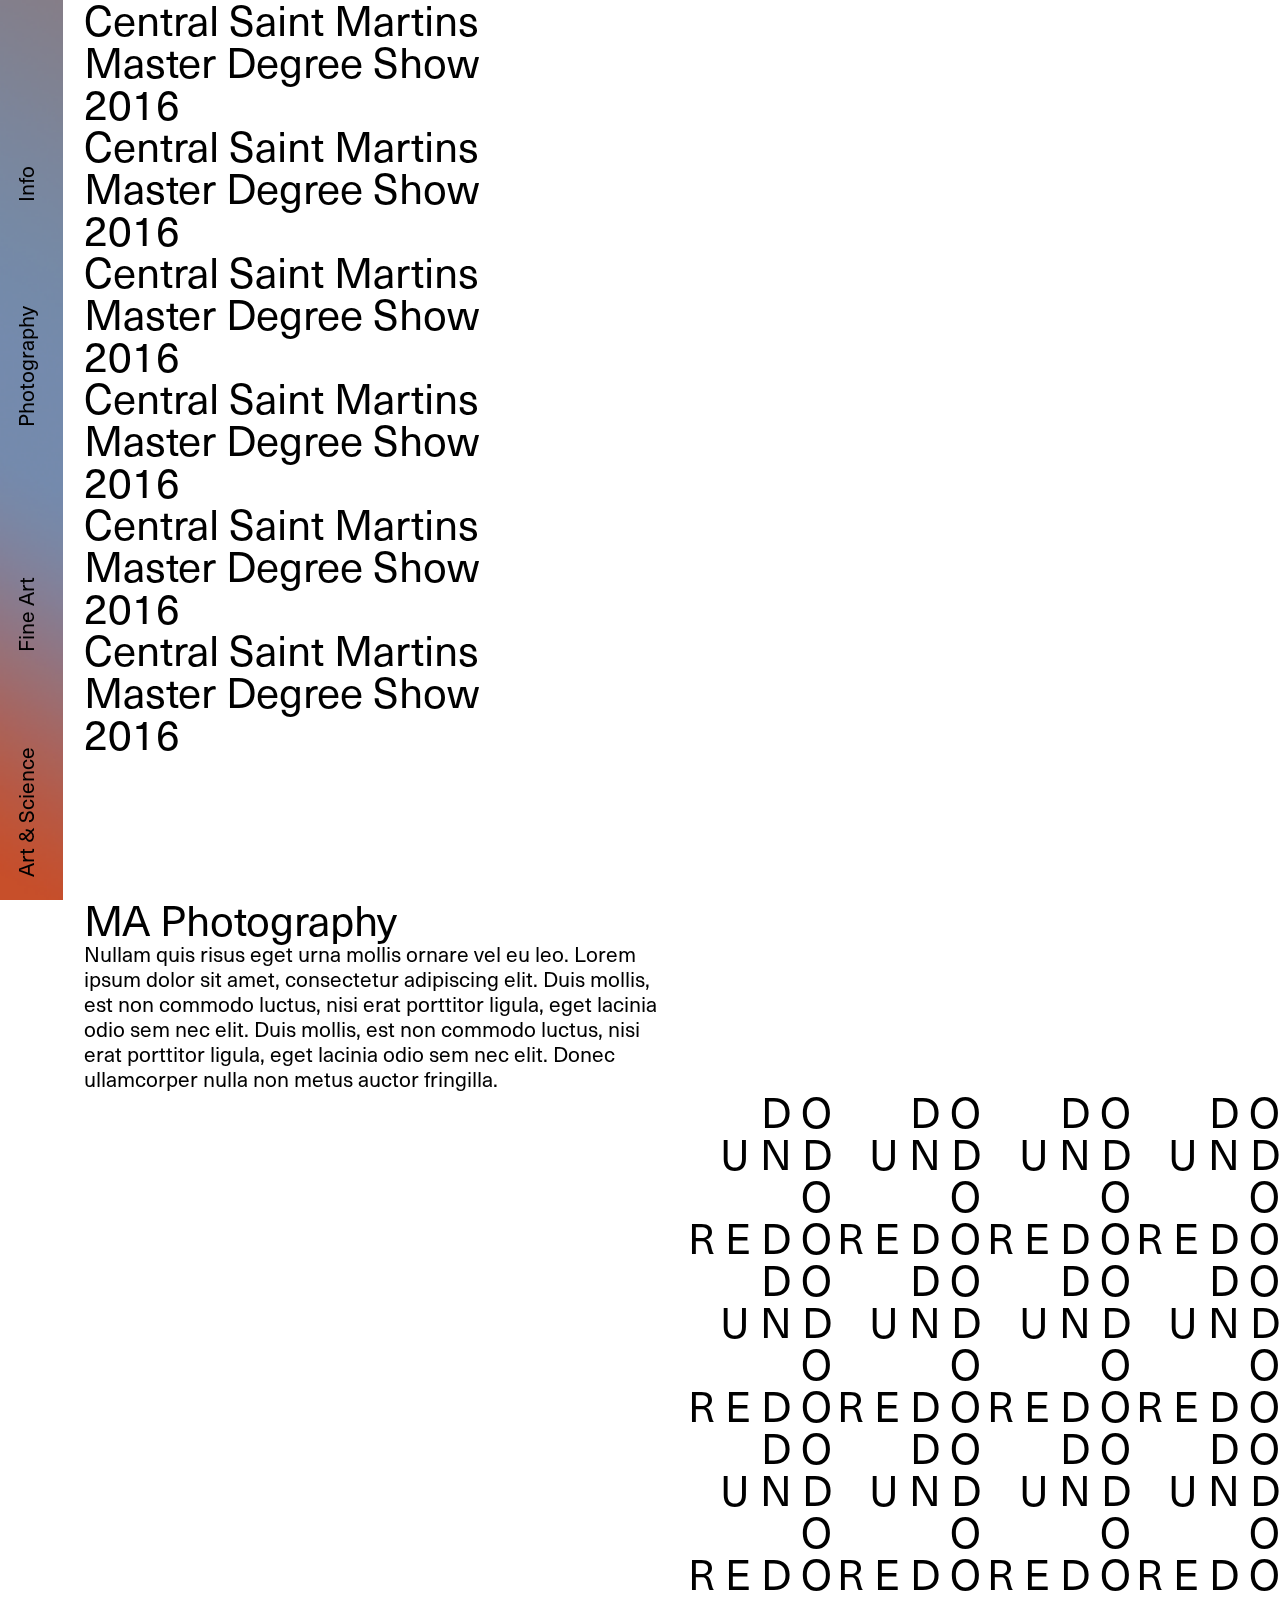
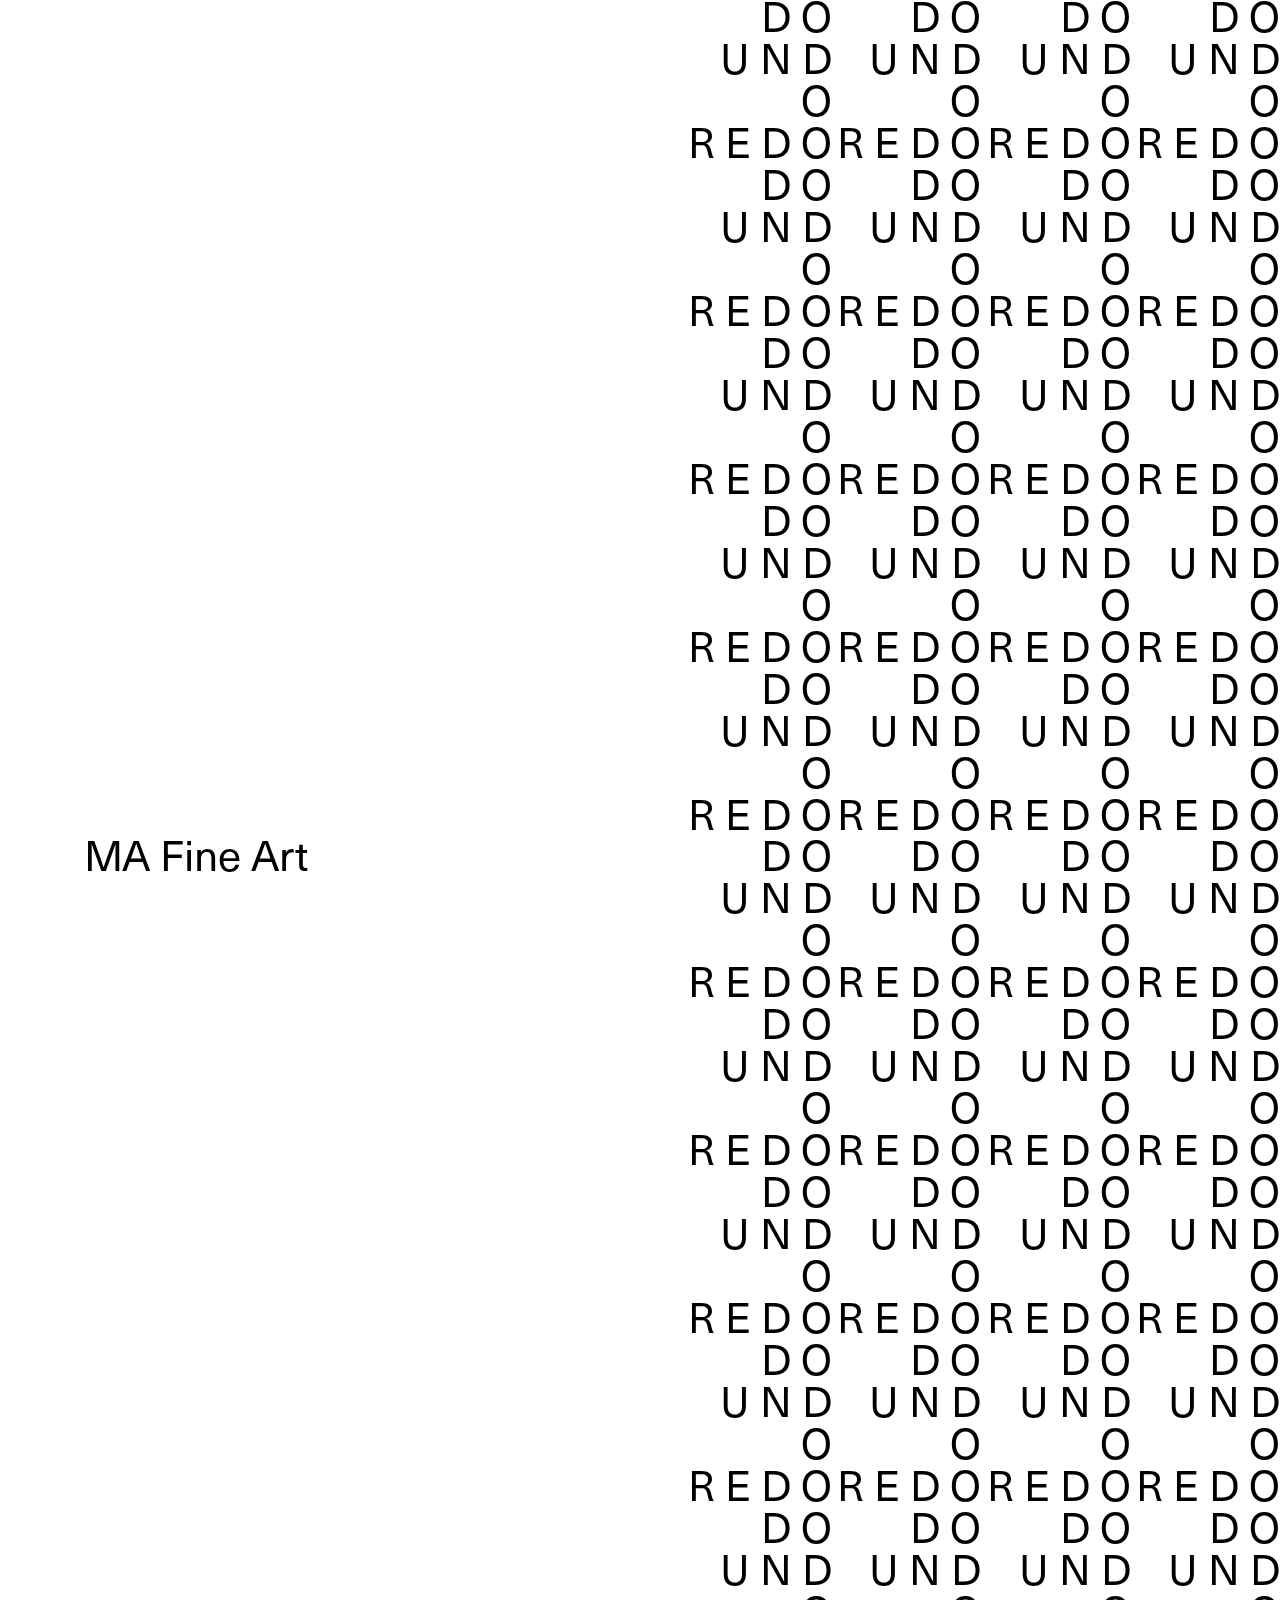
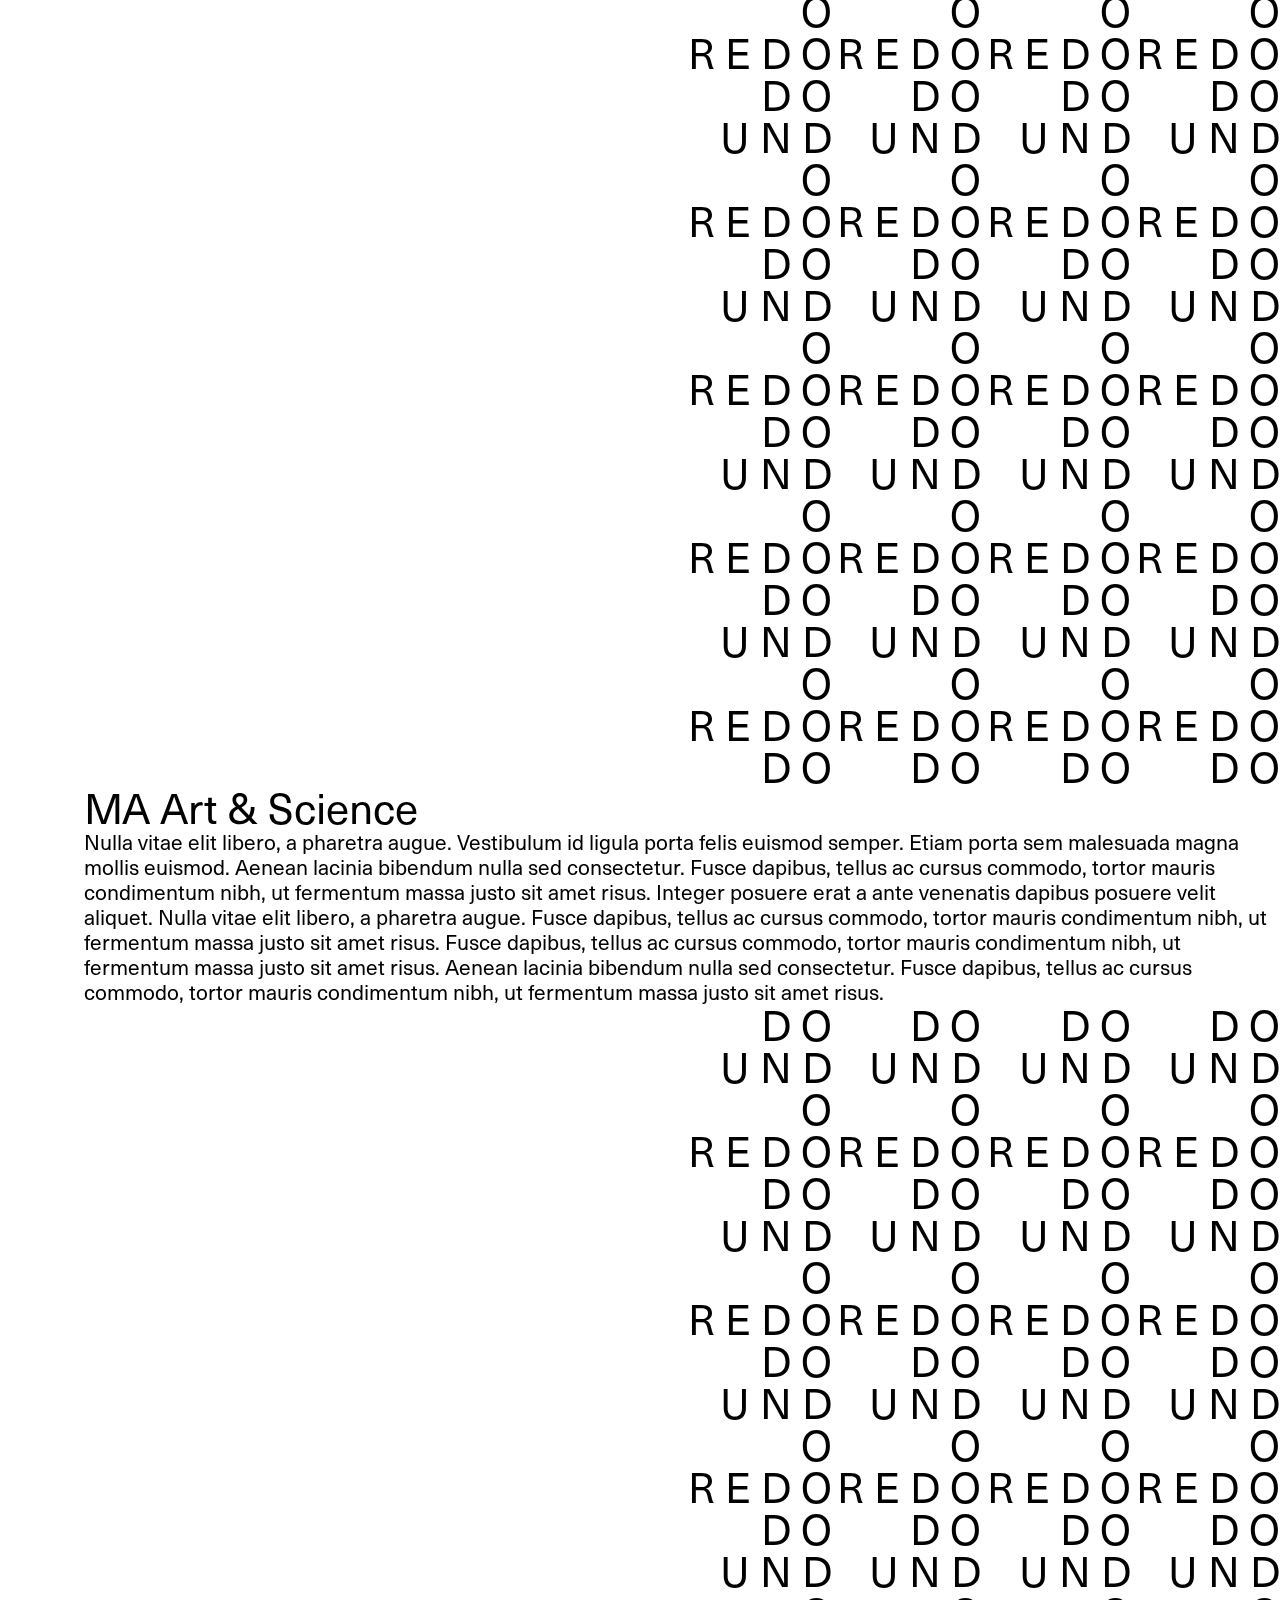
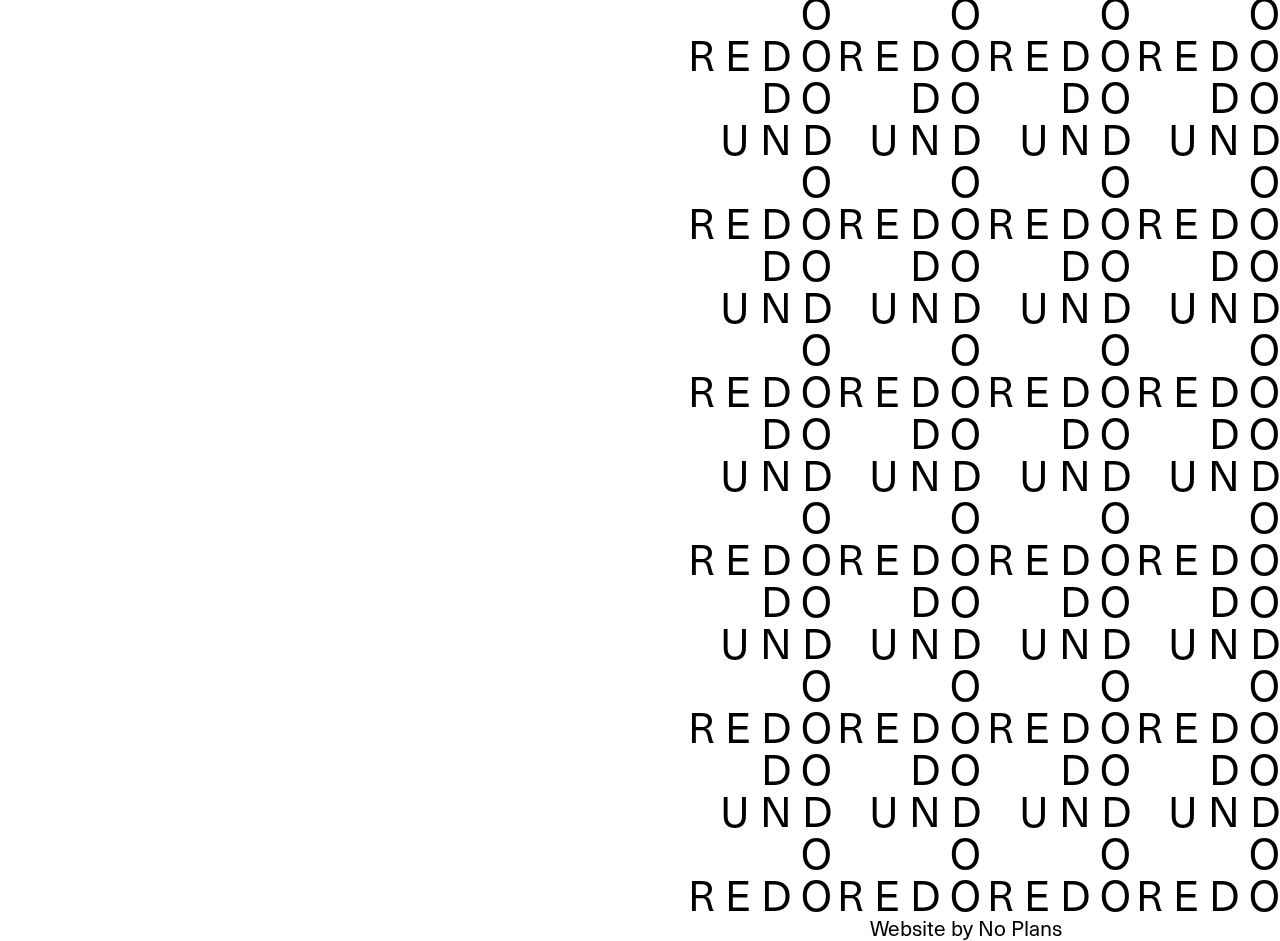
==== Dev-160404-white-2/index.html @ 04333288 "All those first prototypes" ====
<!DOCTYPE html>
<html lang="en">
<head>

  <meta http-equiv="Content-Type" content="text/html; charset=utf-8">

<!-- Main Information -->
  <title><!-- Page Title --></title>

  <meta name="description" content="<!-- add description -->">
  <meta name="keywords" content="<!-- add keywords -->">
  <meta name="author" content="No Plans">

<!-- Social Media -->
  <meta property="og:type" content="website" /> <!-- “website” is default, so only use this if other -->
  <meta property="og:url" content="<!-- add URL -->" />
  <meta property="og:title" content="<!-- add title -->" />
  <meta property="og:image" content="!-- add img URL -->" />
  <meta name="twitter:card" content="<!-- add description -->" />
  <meta name="twitter:site" content="<!-- add handle -->"/>
  <meta name="twitter:creator" content="<!-- add handle -->"/>


  <meta name="viewport" content="width=device-width, initial-scale=1, minimum-scale=1.0, maximum-scale=1.0, minimal-ui" />

<!-- Fav and touch icons -->
  <link rel="apple-touch-icon-precomposed" sizes="144x144" href="assets/ico/apple-touch-icon-144-precomposed.png">
  <link rel="apple-touch-icon-precomposed" sizes="114x114" href="assets/ico/apple-touch-icon-114-precomposed.png">
  <link rel="apple-touch-icon-precomposed" sizes="72x72" href="assets/ico/apple-touch-icon-72-precomposed.png">
  <link rel="apple-touch-icon-precomposed" href="assets/ico/apple-touch-icon-57-precomposed.png">
  <link rel="shortcut icon" href="assets/ico/favicon.png">

<!-- Style -->
  <meta name="viewport" content="width=device-width, initial-scale=1.0">
  <link rel="stylesheet" href="assets/css/framework.css" type="text/css">  
  <link rel="stylesheet" href="assets/css/animate.css" type="text/css">
  <link rel="stylesheet" href="assets/css/style.css" type="text/css">



<!-- Plugins -->
  <script src="assets/js/jquery-1.11.3.min.js"></script> <!-- find latest version on http://code.jquery.com/ -->
  <script src="assets/js/smoothscroll.js"></script>
  <script src="assets/js/scripts.js"></script>
  

    

    

</head>
<body>

  <nav class='main-menu'>
    <ul class='flex-container'>
      <li class='L-1-4'> 
        <a href="#art-and-science">Art & Science</a>
      </li>
      <li class='L-1-4'> 
        <a href="#fine-art">Fine Art</a>
      </li>
      <li class='L-1-4'> 
        <a href="#photography">Photography</a>
      </li>
      <li class='L-1-4'> 
        <a href="#main-info">Info</a>
      </li>
    </ul>
  </nav>

  <section id='main-info' class='main-info'>
    <h1 class=''>
      Central Saint Martins<br/>
      Master Degree Show<br/>
      2016
    </h1>
    <h1 class=''>
      Central Saint Martins<br/>
      Master Degree Show<br/>
      2016
    </h1>
    <h1 class=''>
      Central Saint Martins<br/>
      Master Degree Show<br/>
      2016
    </h1>
    <h1 class=''>
      Central Saint Martins<br/>
      Master Degree Show<br/>
      2016
    </h1>
    <h1 class=''>
      Central Saint Martins<br/>
      Master Degree Show<br/>
      2016
    </h1>
    <h1 class=''>
      Central Saint Martins<br/>
      Master Degree Show<br/>
      2016
    </h1>

  </section>

  <div class='main-content'>
    <div class='background'>
    </div>


    <section id='photography'>
      <h1 class='section-title L-1-1'>MA Photography</h1>
      <div class='intro L-1-2'>
        Nullam quis risus eget urna mollis ornare vel eu leo. Lorem ipsum dolor sit amet, consectetur adipiscing elit. Duis mollis, est non commodo luctus, nisi erat porttitor ligula, eget lacinia odio sem nec elit. Duis mollis, est non commodo luctus, nisi erat porttitor ligula, eget lacinia odio sem nec elit. Donec ullamcorper nulla non metus auctor fringilla.
      </div>

      <div class='float-container'>
        <ul class='students L-1-2'>
          <li class='row flex-left-container'>
            <div class='name L-1-2'>
              Commodo Purus
            </div>
              <div class='link L-1-2'>
                <a href='link.com'>lorem-dapibus.com</a>
              </div>
            <div class='image'>
                <picture>
                  <source 
                    media="(min-width: 650px)" 
                    srcset="content/images/0-L.jpg">
                  <source 
                    media="(max-width: 649px)" 
                    srcset="content/images/0-S.jpg">
                  <img 
                    src="content/images/0-L.jpg" 
                    alt="artist">
                </picture>
                <picture>
                  <source 
                    media="(min-width: 650px)" 
                    srcset="content/images/0-L.jpg">
                  <source 
                    media="(max-width: 649px)" 
                    srcset="content/images/0-S.jpg">
                  <img 
                    src="content/images/0-L.jpg" 
                    alt="artist">
                </picture>
              </div>
          </li>

          <li class='row flex-left-container'>
            <div class='name L-1-2'>
              Mattis Lorem
            </div>
            <div class='link L-1-2'>
              <a href='link.com'>mattis-lorem.com</a>
            </div>
            <div class='image'>
                <picture>
                  <source 
                    media="(min-width: 650px)" 
                    srcset="content/images/2-L.jpg">
                  <source 
                    media="(max-width: 649px)" 
                    srcset="content/images/2-S.jpg">
                  <img 
                    src="content/images/2-L.jpg" 
                    alt="artist">
                </picture>
                <picture>
                  <source 
                    media="(min-width: 650px)" 
                    srcset="content/images/2-L.jpg">
                  <source 
                    media="(max-width: 649px)" 
                    srcset="content/images/2-S.jpg">
                  <img 
                    src="content/images/2-L.jpg" 
                    alt="artist">
                </picture>
            </div>
          </li>
          
          <li class='row flex-left-container'>
            <div class='name L-1-2'>
              Etiam Ridiculus Amet
            </div>
            <div class='link L-1-2'>
              <a href='link.com'>www.etiam-met.com</a>
            </div>
            <div class='image'>
                <picture>
                  <source 
                    media="(min-width: 650px)" 
                    srcset="content/images/apples-L.jpg">
                  <source 
                    media="(max-width: 649px)" 
                    srcset="content/images/apples-S.jpg">
                  <img 
                    src="content/images/apples-L.jpg" 
                    alt="artist">
                </picture>
                <picture>
                  <source 
                    media="(min-width: 650px)" 
                    srcset="content/images/apples-L.jpg">
                  <source 
                    media="(max-width: 649px)" 
                    srcset="content/images/apples-S.jpg">
                  <img 
                    src="content/images/apples-L.jpg" 
                    alt="artist">
                </picture>
            </div>
          </li>

          <li class='row flex-left-container'>
            <div class='name L-1-2'>
              Ornare Quam
            </div>
            <div class='link L-1-2'>
              <a href='link.com'>ornarequam.com</a>
            </div>
            <div class='image'>
                <picture>
                  <source 
                    media="(min-width: 650px)" 
                    srcset="content/images/1-L.jpg">
                  <source 
                    media="(max-width: 649px)" 
                    srcset="content/images/1-S.jpg">
                  <img 
                    src="content/images/1-L.jpg" 
                    alt="artist">
                </picture>
                <picture>
                  <source 
                    media="(min-width: 650px)" 
                    srcset="content/images/1-L.jpg">
                  <source 
                    media="(max-width: 649px)" 
                    srcset="content/images/1-S.jpg">
                  <img 
                    src="content/images/1-L.jpg" 
                    alt="artist">
                </picture>
            </div>
          </li>

          <li class='row flex-left-container'>
            <div class='name L-1-2'>
              My Name
            </div>
            <div class='link L-1-2'>
              <a href='link.com'>ornarequam.com</a>
            </div>
            <div class='image'>
                <picture>
                  <source 
                    media="(min-width: 650px)" 
                    srcset="content/images/0-L.jpg">
                  <source 
                    media="(max-width: 649px)" 
                    srcset="content/images/0-S.jpg">
                  <img 
                    src="content/images/0-L.jpg" 
                    alt="artist">
                </picture>
                <picture>
                  <source 
                    media="(min-width: 650px)" 
                    srcset="content/images/0-L.jpg">
                  <source 
                    media="(max-width: 649px)" 
                    srcset="content/images/0-S.jpg">
                  <img 
                    src="content/images/0-L.jpg" 
                    alt="artist">
                </picture>
            </div>
          </li>

          <li class='row flex-left-container'>
            <div class='name L-1-2'>
              Dapibus Fusce
            </div>
            <div class='link L-1-2'>
              <a href='link.com'>dapibus-fusce.com</a>
            </div>
            <div class='image'>
                <picture>
                  <source 
                    media="(min-width: 650px)" 
                    srcset="content/images/0-L.jpg">
                  <source 
                    media="(max-width: 649px)" 
                    srcset="content/images/0-S.jpg">
                  <img 
                    src="content/images/0-L.jpg" 
                    alt="artist">
                </picture>
                <picture>
                  <source 
                    media="(min-width: 650px)" 
                    srcset="content/images/0-L.jpg">
                  <source 
                    media="(max-width: 649px)" 
                    srcset="content/images/0-S.jpg">
                  <img 
                    src="content/images/0-L.jpg" 
                    alt="artist">
                </picture>
              </div>
          </li>

          <li class='row flex-left-container'>
            <div class='name L-1-2'>
              Mattis Pellentesque
            </div>
            <div class='link L-1-2'>
              <a href='link.com'>mattispellentesque.com</a>
            </div>
            <div class='image'>
                <picture>
                  <source 
                    media="(min-width: 650px)" 
                    srcset="content/images/0-L.jpg">
                  <source 
                    media="(max-width: 649px)" 
                    srcset="content/images/0-S.jpg">
                  <img 
                    src="content/images/0-L.jpg" 
                    alt="artist">
                </picture>
                <picture>
                  <source 
                    media="(min-width: 650px)" 
                    srcset="content/images/0-L.jpg">
                  <source 
                    media="(max-width: 649px)" 
                    srcset="content/images/0-S.jpg">
                  <img 
                    src="content/images/0-L.jpg" 
                    alt="artist">
                </picture>
              </div>
          </li>

          <li class='row flex-left-container'>
            <div class='name L-1-2'>
              Inceptos Vehicula
            </div>
            <div class='link L-1-2'>
              <a href='link.com'>inceptos.vehicula@ornarequam.com</a>
            </div>
            <div class='image'>
                <picture>
                  <source 
                    media="(min-width: 650px)" 
                    srcset="content/images/0-L.jpg">
                  <source 
                    media="(max-width: 649px)" 
                    srcset="content/images/0-S.jpg">
                  <img 
                    src="content/images/0-L.jpg" 
                    alt="artist">
                </picture>
                <picture>
                  <source 
                    media="(min-width: 650px)" 
                    srcset="content/images/0-L.jpg">
                  <source 
                    media="(max-width: 649px)" 
                    srcset="content/images/0-S.jpg">
                  <img 
                    src="content/images/0-L.jpg" 
                    alt="artist">
                </picture>
              </div>
          </li>

          <li class='row flex-left-container'>
            <div class='name L-1-2'>
              Condimentum Vehicula
            </div>
            <div class='link L-1-2'>
              <a href='link.com'>condimentumvehicula.com</a>
            </div>
            <div class='image'>
                <picture>
                  <source 
                    media="(min-width: 650px)" 
                    srcset="content/images/0-L.jpg">
                  <source 
                    media="(max-width: 649px)" 
                    srcset="content/images/0-S.jpg">
                  <img 
                    src="content/images/0-L.jpg" 
                    alt="artist">
                </picture>
                <picture>
                  <source 
                    media="(min-width: 650px)" 
                    srcset="content/images/0-L.jpg">
                  <source 
                    media="(max-width: 649px)" 
                    srcset="content/images/0-S.jpg">
                  <img 
                    src="content/images/0-L.jpg" 
                    alt="artist">
                </picture>
              </div>
          </li>

          <li class='row flex-left-container'>
            <div class='name L-1-2'>
              Ullamcorper Aenean
            </div>
            <div class='link L-1-2'>
              <a href='link.com'>llamcorper-aenean.com</a>
            </div>
            <div class='image'>
                <picture>
                  <source 
                    media="(min-width: 650px)" 
                    srcset="content/images/0-L.jpg">
                  <source 
                    media="(max-width: 649px)" 
                    srcset="content/images/0-S.jpg">
                  <img 
                    src="content/images/0-L.jpg" 
                    alt="artist">
                </picture>
                <picture>
                  <source 
                    media="(min-width: 650px)" 
                    srcset="content/images/0-L.jpg">
                  <source 
                    media="(max-width: 649px)" 
                    srcset="content/images/0-S.jpg">
                  <img 
                    src="content/images/0-L.jpg" 
                    alt="artist">
                </picture>
              </div>
          </li>
          <li class='row flex-left-container'>
            <div class='name L-1-2'>
              Commodo Pharetra Ultricies
            </div>
            <div class='link L-1-2'>
              <a href='link.com'>commodo.com</a>
            </div>
            <div class='image'>
                <picture>
                  <source 
                    media="(min-width: 650px)" 
                    srcset="content/images/0-L.jpg">
                  <source 
                    media="(max-width: 649px)" 
                    srcset="content/images/0-S.jpg">
                  <img 
                    src="content/images/0-L.jpg" 
                    alt="artist">
                </picture>
                <picture>
                  <source 
                    media="(min-width: 650px)" 
                    srcset="content/images/0-L.jpg">
                  <source 
                    media="(max-width: 649px)" 
                    srcset="content/images/0-S.jpg">
                  <img 
                    src="content/images/0-L.jpg" 
                    alt="artist">
                </picture>
              </div>
          </li>
          <li class='row flex-left-container'>
            <div class='name L-1-2'>
              Ullamcorper Nibh
            </div>
            <div class='link L-1-2'>
              <a href='link.com'>ullamcorper-nibh.com</a>
            </div>
            <div class='image'>
                <picture>
                  <source 
                    media="(min-width: 650px)" 
                    srcset="content/images/0-L.jpg">
                  <source 
                    media="(max-width: 649px)" 
                    srcset="content/images/0-S.jpg">
                  <img 
                    src="content/images/0-L.jpg" 
                    alt="artist">
                </picture>
                <picture>
                  <source 
                    media="(min-width: 650px)" 
                    srcset="content/images/0-L.jpg">
                  <source 
                    media="(max-width: 649px)" 
                    srcset="content/images/0-S.jpg">
                  <img 
                    src="content/images/0-L.jpg" 
                    alt="artist">
                </picture>
              </div>
          </li>
          <li class='row flex-left-container'>
            <div class='name L-1-2'>
              Orna Requam
            </div>
            <div class='link L-1-2'>
              <a href='link.com'>ornarequam.com</a>
            </div>
            <div class='image'>
                <picture>
                  <source 
                    media="(min-width: 650px)" 
                    srcset="content/images/0-L.jpg">
                  <source 
                    media="(max-width: 649px)" 
                    srcset="content/images/0-S.jpg">
                  <img 
                    src="content/images/0-L.jpg" 
                    alt="artist">
                </picture>
                <picture>
                  <source 
                    media="(min-width: 650px)" 
                    srcset="content/images/0-L.jpg">
                  <source 
                    media="(max-width: 649px)" 
                    srcset="content/images/0-S.jpg">
                  <img 
                    src="content/images/0-L.jpg" 
                    alt="artist">
                </picture>
              </div>
          </li>
          <li class='row flex-left-container'>
            <div class='name L-1-2'>
              Dapibus Fusce
            </div>
            <div class='link L-1-2'>
              <a href='link.com'>dapibus-usce.com</a>
            </div>
            <div class='image'>
                <picture>
                  <source 
                    media="(min-width: 650px)" 
                    srcset="content/images/0-L.jpg">
                  <source 
                    media="(max-width: 649px)" 
                    srcset="content/images/0-S.jpg">
                  <img 
                    src="content/images/0-L.jpg" 
                    alt="artist">
                </picture>
                <picture>
                  <source 
                    media="(min-width: 650px)" 
                    srcset="content/images/0-L.jpg">
                  <source 
                    media="(max-width: 649px)" 
                    srcset="content/images/0-S.jpg">
                  <img 
                    src="content/images/0-L.jpg" 
                    alt="artist">
                </picture>
              </div>
          </li>
          <li class='row flex-left-container'>
            <div class='name L-1-2'>
              Aenean Mattis
            </div>
            <div class='link L-1-2'>
              <a href='link.com'>aenean-attis.com</a>
            </div>
            <div class='image'>
                <picture>
                  <source 
                    media="(min-width: 650px)" 
                    srcset="content/images/0-L.jpg">
                  <source 
                    media="(max-width: 649px)" 
                    srcset="content/images/0-S.jpg">
                  <img 
                    src="content/images/0-L.jpg" 
                    alt="artist">
                </picture>
                <picture>
                  <source 
                    media="(min-width: 650px)" 
                    srcset="content/images/0-L.jpg">
                  <source 
                    media="(max-width: 649px)" 
                    srcset="content/images/0-S.jpg">
                  <img 
                    src="content/images/0-L.jpg" 
                    alt="artist">
                </picture>
              </div>
          </li>
          <li class='row flex-left-container'>
            <div class='name L-1-2'>
              Ligula Semligula Sem
            </div>
            <div class='link L-1-2'>
              <a href='link.com'>ligulasemligulasem.com</a>
            </div>
            <div class='image'>
                <picture>
                  <source 
                    media="(min-width: 650px)" 
                    srcset="content/images/0-L.jpg">
                  <source 
                    media="(max-width: 649px)" 
                    srcset="content/images/0-S.jpg">
                  <img 
                    src="content/images/0-L.jpg" 
                    alt="artist">
                </picture>
                <picture>
                  <source 
                    media="(min-width: 650px)" 
                    srcset="content/images/0-L.jpg">
                  <source 
                    media="(max-width: 649px)" 
                    srcset="content/images/0-S.jpg">
                  <img 
                    src="content/images/0-L.jpg" 
                    alt="artist">
                </picture>
              </div>
          </li>
          <li class='row flex-left-container'>
            <div class='name L-1-2'>
              My Name
            </div>
            <div class='link L-1-2'>
              <a href='link.com'>ligulasemligulasem.com</a>
            </div>
            <div class='image'>
                <picture>
                  <source 
                    media="(min-width: 650px)" 
                    srcset="content/images/0-L.jpg">
                  <source 
                    media="(max-width: 649px)" 
                    srcset="content/images/0-S.jpg">
                  <img 
                    src="content/images/0-L.jpg" 
                    alt="artist">
                </picture>
                <picture>
                  <source 
                    media="(min-width: 650px)" 
                    srcset="content/images/0-L.jpg">
                  <source 
                    media="(max-width: 649px)" 
                    srcset="content/images/0-S.jpg">
                  <img 
                    src="content/images/0-L.jpg" 
                    alt="artist">
                </picture>
              </div>
          </li>
          <li class='row flex-left-container'>
            <div class='name L-1-2'>
              My Name
            </div>
            <div class='link L-1-2'>
              <a href='link.com'>ligulasemligulasem.com</a>
            </div>
            <div class='image'>
                <picture>
                  <source 
                    media="(min-width: 650px)" 
                    srcset="content/images/0-L.jpg">
                  <source 
                    media="(max-width: 649px)" 
                    srcset="content/images/0-S.jpg">
                  <img 
                    src="content/images/0-L.jpg" 
                    alt="artist">
                </picture>
                <picture>
                  <source 
                    media="(min-width: 650px)" 
                    srcset="content/images/0-L.jpg">
                  <source 
                    media="(max-width: 649px)" 
                    srcset="content/images/0-S.jpg">
                  <img 
                    src="content/images/0-L.jpg" 
                    alt="artist">
                </picture>
              </div>
          </li>
          <li class='row flex-left-container'>
            <div class='name L-1-2'>
              Lorem Dapibus
            </div>
            <div class='link L-1-2'>
              <a href='link.com'>lorem-dapibus.com</a>
            </div>
            <div class='image'>
                <picture>
                  <source 
                    media="(min-width: 650px)" 
                    srcset="content/images/0-L.jpg">
                  <source 
                    media="(max-width: 649px)" 
                    srcset="content/images/0-S.jpg">
                  <img 
                    src="content/images/0-L.jpg" 
                    alt="artist">
                </picture>
                <picture>
                  <source 
                    media="(min-width: 650px)" 
                    srcset="content/images/0-L.jpg">
                  <source 
                    media="(max-width: 649px)" 
                    srcset="content/images/0-S.jpg">
                  <img 
                    src="content/images/0-L.jpg" 
                    alt="artist">
                </picture>
              </div>
          </li>
          <li class='row flex-left-container'>
            <div class='name L-1-2'>
              Vulputate Fringilla
            </div>
            <div class='link L-1-2'>
              <a href='link.com'>vulputatefringilla.com</a>
            </div>
            <div class='image'>
                <picture>
                  <source 
                    media="(min-width: 650px)" 
                    srcset="content/images/0-L.jpg">
                  <source 
                    media="(max-width: 649px)" 
                    srcset="content/images/0-S.jpg">
                  <img 
                    src="content/images/0-L.jpg" 
                    alt="artist">
                </picture>
                <picture>
                  <source 
                    media="(min-width: 650px)" 
                    srcset="content/images/0-L.jpg">
                  <source 
                    media="(max-width: 649px)" 
                    srcset="content/images/0-S.jpg">
                  <img 
                    src="content/images/0-L.jpg" 
                    alt="artist">
                </picture>
              </div>
          </li>
          <li class='row flex-left-container'>
            <div class='name L-1-2'>
              Sollicitudin Mollis
            </div>
            <div class='link L-1-2'>
              <a href='link.com'>sollicitudin-mollis.com</a>
            </div>
            <div class='image'>
                <picture>
                  <source 
                    media="(min-width: 650px)" 
                    srcset="content/images/0-L.jpg">
                  <source 
                    media="(max-width: 649px)" 
                    srcset="content/images/0-S.jpg">
                  <img 
                    src="content/images/0-L.jpg" 
                    alt="artist">
                </picture>
                <picture>
                  <source 
                    media="(min-width: 650px)" 
                    srcset="content/images/0-L.jpg">
                  <source 
                    media="(max-width: 649px)" 
                    srcset="content/images/0-S.jpg">
                  <img 
                    src="content/images/0-L.jpg" 
                    alt="artist">
                </picture>
              </div>
          </li>
          <li class='row flex-left-container'>
            <div class='name L-1-2'>
              Inceptos Elit
            </div>
            <div class='link L-1-2'>
              <a href='link.com'>inceptoselit.com</a>
            </div>
            <div class='image'>
                <picture>
                  <source 
                    media="(min-width: 650px)" 
                    srcset="content/images/0-L.jpg">
                  <source 
                    media="(max-width: 649px)" 
                    srcset="content/images/0-S.jpg">
                  <img 
                    src="content/images/0-L.jpg" 
                    alt="artist">
                </picture>
                <picture>
                  <source 
                    media="(min-width: 650px)" 
                    srcset="content/images/0-L.jpg">
                  <source 
                    media="(max-width: 649px)" 
                    srcset="content/images/0-S.jpg">
                  <img 
                    src="content/images/0-L.jpg" 
                    alt="artist">
                </picture>
              </div>
          </li>

        

        </ul>

        <div class='pattern flex-left-container L-1-2'>
            <div class='unit-row L-1-4'><span class='hide'>R E </span>D O<br/><span class='swap'>U N</span> D O<br/><span class='swap'>R E</span> D O</div>
            <div class='unit-row L-1-4'><span class='hide'>R E </span>D O<br/><span class='swap'>U N</span> D O<br/><span class='swap'>R E</span> D O</div>
            <div class='unit-row L-1-4'><span class='hide'>R E </span>D O<br/><span class='swap'>U N</span> D O<br/><span class='swap'>R E</span> D O</div>
            <div class='unit-row L-1-4'><span class='hide'>R E </span>D O<br/><span class='swap'>U N</span> D O<br/><span class='swap'>R E</span> D O</div>
            <div class='unit-row L-1-4'><span class='hide'>R E </span>D O<br/><span class='swap'>U N</span> D O<br/><span class='swap'>R E</span> D O</div>
            <div class='unit-row L-1-4'><span class='hide'>R E </span>D O<br/><span class='swap'>U N</span> D O<br/><span class='swap'>R E</span> D O</div>
            <div class='unit-row L-1-4'><span class='hide'>R E </span>D O<br/><span class='swap'>U N</span> D O<br/><span class='swap'>R E</span> D O</div>
            <div class='unit-row L-1-4'><span class='hide'>R E </span>D O<br/><span class='swap'>U N</span> D O<br/><span class='swap'>R E</span> D O</div>
            <div class='unit-row L-1-4'><span class='hide'>R E </span>D O<br/><span class='swap'>U N</span> D O<br/><span class='swap'>R E</span> D O</div>
            <div class='unit-row L-1-4'><span class='hide'>R E </span>D O<br/><span class='swap'>U N</span> D O<br/><span class='swap'>R E</span> D O</div>
            <div class='unit-row L-1-4'><span class='hide'>R E </span>D O<br/><span class='swap'>U N</span> D O<br/><span class='swap'>R E</span> D O</div>
            <div class='unit-row L-1-4'><span class='hide'>R E </span>D O<br/><span class='swap'>U N</span> D O<br/><span class='swap'>R E</span> D O</div>
            <div class='unit-row L-1-4'><span class='hide'>R E </span>D O<br/><span class='swap'>U N</span> D O<br/><span class='swap'>R E</span> D O</div>
            <div class='unit-row L-1-4'><span class='hide'>R E </span>D O<br/><span class='swap'>U N</span> D O<br/><span class='swap'>R E</span> D O</div>
            <div class='unit-row L-1-4'><span class='hide'>R E </span>D O<br/><span class='swap'>U N</span> D O<br/><span class='swap'>R E</span> D O</div>
            <div class='unit-row L-1-4'><span class='hide'>R E </span>D O<br/><span class='swap'>U N</span> D O<br/><span class='swap'>R E</span> D O</div>
            <div class='unit-row L-1-4'><span class='hide'>R E </span>D O<br/><span class='swap'>U N</span> D O<br/><span class='swap'>R E</span> D O</div>
            <div class='unit-row L-1-4'><span class='hide'>R E </span>D O<br/><span class='swap'>U N</span> D O<br/><span class='swap'>R E</span> D O</div>
            <div class='unit-row L-1-4'><span class='hide'>R E </span>D O<br/><span class='swap'>U N</span> D O<br/><span class='swap'>R E</span> D O</div>
            <div class='unit-row L-1-4'><span class='hide'>R E </span>D O<br/><span class='swap'>U N</span> D O<br/><span class='swap'>R E</span> D O</div>
            <div class='unit-row L-1-4'><span class='hide'>R E </span>D O<br/><span class='swap'>U N</span> D O<br/><span class='swap'>R E</span> D O</div>
            <div class='unit-row L-1-4'><span class='hide'>R E </span>D O<br/><span class='swap'>U N</span> D O<br/><span class='swap'>R E</span> D O</div>
            <div class='unit-row L-1-4'><span class='hide'>R E </span>D O<br/><span class='swap'>U N</span> D O<br/><span class='swap'>R E</span> D O</div>
            <div class='unit-row L-1-4'><span class='hide'>R E </span>D O<br/><span class='swap'>U N</span> D O<br/><span class='swap'>R E</span> D O</div>
            <div class='unit-row L-1-4'><span class='hide'>R E </span>D O<br/><span class='swap'>U N</span> D O<br/><span class='swap'>R E</span> D O</div>
            <div class='unit-row L-1-4'><span class='hide'>R E </span>D O<br/><span class='swap'>U N</span> D O<br/><span class='swap'>R E</span> D O</div>
            <div class='unit-row L-1-4'><span class='hide'>R E </span>D O<br/><span class='swap'>U N</span> D O<br/><span class='swap'>R E</span> D O</div>
            <div class='unit-row L-1-4'><span class='hide'>R E </span>D O<br/><span class='swap'>U N</span> D O<br/><span class='swap'>R E</span> D O</div>
            <div class='unit-row L-1-4'><span class='hide'>R E </span>D O<br/><span class='swap'>U N</span> D O<br/><span class='swap'>R E</span> D O</div>
            <div class='unit-row L-1-4'><span class='hide'>R E </span>D O<br/><span class='swap'>U N</span> D O<br/><span class='swap'>R E</span> D O</div>
            <div class='unit-row L-1-4'><span class='hide'>R E </span>D O<br/><span class='swap'>U N</span> D O<br/><span class='swap'>R E</span> D O</div>
            <div class='unit-row L-1-4'><span class='hide'>R E </span>D O<br/><span class='swap'>U N</span> D O<br/><span class='swap'>R E</span> D O</div>
            <div class='unit-row L-1-4'><span class='hide'>R E </span>D O<br/><span class='swap'>U N</span> D O<br/><span class='swap'>R E</span> D O</div>
            <div class='unit-row L-1-4'><span class='hide'>R E </span>D O<br/><span class='swap'>U N</span> D O<br/><span class='swap'>R E</span> D O</div>
            <div class='unit-row L-1-4'><span class='hide'>R E </span>D O<br/><span class='swap'>U N</span> D O<br/><span class='swap'>R E</span> D O</div>
            <div class='unit-row L-1-4'><span class='hide'>R E </span>D O<br/><span class='swap'>U N</span> D O<br/><span class='swap'>R E</span> D O</div>
            <div class='unit-row L-1-4'><span class='hide'>R E </span>D O<br/><span class='swap'>U N</span> D O<br/><span class='swap'>R E</span> D O</div>
            <div class='unit-row L-1-4'><span class='hide'>R E </span>D O<br/><span class='swap'>U N</span> D O<br/><span class='swap'>R E</span> D O</div>
            <div class='unit-row L-1-4'><span class='hide'>R E </span>D O<br/><span class='swap'>U N</span> D O<br/><span class='swap'>R E</span> D O</div>
            <div class='unit-row L-1-4'><span class='hide'>R E </span>D O<br/><span class='swap'>U N</span> D O<br/><span class='swap'>R E</span> D O</div>
            <div class='unit-row L-1-4'><span class='hide'>R E </span>D O<br/><span class='swap'>U N</span> D O<br/><span class='swap'>R E</span> D O</div>
            <div class='unit-row L-1-4'><span class='hide'>R E </span>D O<br/><span class='swap'>U N</span> D O<br/><span class='swap'>R E</span> D O</div>
            <div class='unit-row L-1-4'><span class='hide'>R E </span>D O<br/><span class='swap'>U N</span> D O<br/><span class='swap'>R E</span> D O</div>
            <div class='unit-row L-1-4'><span class='hide'>R E </span>D O<br/><span class='swap'>U N</span> D O<br/><span class='swap'>R E</span> D O</div>
            <div class='unit-row L-1-4'><span class='hide'>R E </span>D O<br/><span class='swap'>U N</span> D O<br/><span class='swap'>R E</span> D O</div>
        </div>
      </div>
    </section>

<!-- ---------------------------------------------------------------------------------------- -->

    <section id='fine-art' class='float-container'>
      <h1 class='section-title L-1-1'>MA Fine Art</h1>

      <ul class='students L-1-2'>
        <li class='row flex-left-container'>
          <div class='name L-1-4'>
            My Name
          </div>
          <div class='link L-1-4'>
            linkto.mywebsite.com
          </div>
          <div class='image'>
              <picture>
                <source 
                  media="(min-width: 650px)" 
                  srcset="content/images/0-L.jpg">
                <source 
                  media="(max-width: 649px)" 
                  srcset="content/images/0-S.jpg">
                <img 
                  src="content/images/0-L.jpg" 
                  alt="artist">
              </picture>
              <picture>
                <source 
                  media="(min-width: 650px)" 
                  srcset="content/images/0-L.jpg">
                <source 
                  media="(max-width: 649px)" 
                  srcset="content/images/0-S.jpg">
                <img 
                  src="content/images/0-L.jpg" 
                  alt="artist">
              </picture>
            </div>
        </li>

        <li class='row flex-left-container'>
          <div class='name L-1-4'>
            My Name
          </div>
          <div class='link L-1-4'>
            linkto.mywebsite.com
          </div>
          <div class='image'>
              <picture>
                <source 
                  media="(min-width: 650px)" 
                  srcset="content/images/0-L.jpg">
                <source 
                  media="(max-width: 649px)" 
                  srcset="content/images/0-S.jpg">
                <img 
                  src="content/images/0-L.jpg" 
                  alt="artist">
              </picture>
              <picture>
                <source 
                  media="(min-width: 650px)" 
                  srcset="content/images/0-L.jpg">
                <source 
                  media="(max-width: 649px)" 
                  srcset="content/images/0-S.jpg">
                <img 
                  src="content/images/0-L.jpg" 
                  alt="artist">
              </picture>
          </div>
        </li>
        
        <li class='row flex-left-container'>
          <div class='name L-1-4'>
            My Name
          </div>
          <div class='link L-1-4'>
            linkto.mywebsite.com
          </div>
          <div class='image'>
              <picture>
                <source 
                  media="(min-width: 650px)" 
                  srcset="content/images/0-L.jpg">
                <source 
                  media="(max-width: 649px)" 
                  srcset="content/images/0-S.jpg">
                <img 
                  src="content/images/0-L.jpg" 
                  alt="artist">
              </picture>
              <picture>
                <source 
                  media="(min-width: 650px)" 
                  srcset="content/images/0-L.jpg">
                <source 
                  media="(max-width: 649px)" 
                  srcset="content/images/0-S.jpg">
                <img 
                  src="content/images/0-L.jpg" 
                  alt="artist">
              </picture>
          </div>
        </li>

        <li class='row flex-left-container'>
          <div class='name L-1-4'>
            My Name
          </div>
          <div class='link L-1-4'>
            linkto.mywebsite.com
          </div>
          <div class='image'>
              <picture>
                <source 
                  media="(min-width: 650px)" 
                  srcset="content/images/0-L.jpg">
                <source 
                  media="(max-width: 649px)" 
                  srcset="content/images/0-S.jpg">
                <img 
                  src="content/images/0-L.jpg" 
                  alt="artist">
              </picture>
              <picture>
                <source 
                  media="(min-width: 650px)" 
                  srcset="content/images/0-L.jpg">
                <source 
                  media="(max-width: 649px)" 
                  srcset="content/images/0-S.jpg">
                <img 
                  src="content/images/0-L.jpg" 
                  alt="artist">
              </picture>
          </div>
        </li>

        <li class='row flex-left-container'>
          <div class='name L-1-4'>
            My Name
          </div>
          <div class='link L-1-4'>
            linkto.mywebsite.com
          </div>
          <div class='image'>
              <picture>
                <source 
                  media="(min-width: 650px)" 
                  srcset="content/images/0-L.jpg">
                <source 
                  media="(max-width: 649px)" 
                  srcset="content/images/0-S.jpg">
                <img 
                  src="content/images/0-L.jpg" 
                  alt="artist">
              </picture>
              <picture>
                <source 
                  media="(min-width: 650px)" 
                  srcset="content/images/0-L.jpg">
                <source 
                  media="(max-width: 649px)" 
                  srcset="content/images/0-S.jpg">
                <img 
                  src="content/images/0-L.jpg" 
                  alt="artist">
              </picture>
          </div>
        </li>

        <li class='row flex-left-container'>
          <div class='name L-1-4'>
            My Name
          </div>
          <div class='link L-1-4'>
            linkto.mywebsite.com
          </div>
          <div class='image'>
              <picture>
                <source 
                  media="(min-width: 650px)" 
                  srcset="content/images/0-L.jpg">
                <source 
                  media="(max-width: 649px)" 
                  srcset="content/images/0-S.jpg">
                <img 
                  src="content/images/0-L.jpg" 
                  alt="artist">
              </picture>
              <picture>
                <source 
                  media="(min-width: 650px)" 
                  srcset="content/images/0-L.jpg">
                <source 
                  media="(max-width: 649px)" 
                  srcset="content/images/0-S.jpg">
                <img 
                  src="content/images/0-L.jpg" 
                  alt="artist">
              </picture>
            </div>
        </li>

        <li class='row flex-left-container'>
          <div class='name L-1-4'>
            My Name
          </div>
          <div class='link L-1-4'>
            linkto.mywebsite.com
          </div>
          <div class='image'>
              <picture>
                <source 
                  media="(min-width: 650px)" 
                  srcset="content/images/0-L.jpg">
                <source 
                  media="(max-width: 649px)" 
                  srcset="content/images/0-S.jpg">
                <img 
                  src="content/images/0-L.jpg" 
                  alt="artist">
              </picture>
              <picture>
                <source 
                  media="(min-width: 650px)" 
                  srcset="content/images/0-L.jpg">
                <source 
                  media="(max-width: 649px)" 
                  srcset="content/images/0-S.jpg">
                <img 
                  src="content/images/0-L.jpg" 
                  alt="artist">
              </picture>
            </div>
        </li>

        <li class='row flex-left-container'>
          <div class='name L-1-4'>
            My Name
          </div>
          <div class='link L-1-4'>
            linkto.mywebsite.com
          </div>
          <div class='image'>
              <picture>
                <source 
                  media="(min-width: 650px)" 
                  srcset="content/images/0-L.jpg">
                <source 
                  media="(max-width: 649px)" 
                  srcset="content/images/0-S.jpg">
                <img 
                  src="content/images/0-L.jpg" 
                  alt="artist">
              </picture>
              <picture>
                <source 
                  media="(min-width: 650px)" 
                  srcset="content/images/0-L.jpg">
                <source 
                  media="(max-width: 649px)" 
                  srcset="content/images/0-S.jpg">
                <img 
                  src="content/images/0-L.jpg" 
                  alt="artist">
              </picture>
            </div>
        </li>

        <li class='row flex-left-container'>
          <div class='name L-1-4'>
            My Name
          </div>
          <div class='link L-1-4'>
            linkto.mywebsite.com
          </div>
          <div class='image'>
              <picture>
                <source 
                  media="(min-width: 650px)" 
                  srcset="content/images/0-L.jpg">
                <source 
                  media="(max-width: 649px)" 
                  srcset="content/images/0-S.jpg">
                <img 
                  src="content/images/0-L.jpg" 
                  alt="artist">
              </picture>
              <picture>
                <source 
                  media="(min-width: 650px)" 
                  srcset="content/images/0-L.jpg">
                <source 
                  media="(max-width: 649px)" 
                  srcset="content/images/0-S.jpg">
                <img 
                  src="content/images/0-L.jpg" 
                  alt="artist">
              </picture>
            </div>
        </li>

        <li class='row flex-left-container'>
          <div class='name L-1-4'>
            My Name
          </div>
          <div class='link L-1-4'>
            linkto.mywebsite.com
          </div>
          <div class='image'>
              <picture>
                <source 
                  media="(min-width: 650px)" 
                  srcset="content/images/0-L.jpg">
                <source 
                  media="(max-width: 649px)" 
                  srcset="content/images/0-S.jpg">
                <img 
                  src="content/images/0-L.jpg" 
                  alt="artist">
              </picture>
              <picture>
                <source 
                  media="(min-width: 650px)" 
                  srcset="content/images/0-L.jpg">
                <source 
                  media="(max-width: 649px)" 
                  srcset="content/images/0-S.jpg">
                <img 
                  src="content/images/0-L.jpg" 
                  alt="artist">
              </picture>
            </div>
        </li>

        <li class='row flex-left-container'>
          <div class='name L-1-4'>
            My Name
          </div>
          <div class='link L-1-4'>
            linkto.mywebsite.com
          </div>
          <div class='image'>
              <picture>
                <source 
                  media="(min-width: 650px)" 
                  srcset="content/images/0-L.jpg">
                <source 
                  media="(max-width: 649px)" 
                  srcset="content/images/0-S.jpg">
                <img 
                  src="content/images/0-L.jpg" 
                  alt="artist">
              </picture>
              <picture>
                <source 
                  media="(min-width: 650px)" 
                  srcset="content/images/0-L.jpg">
                <source 
                  media="(max-width: 649px)" 
                  srcset="content/images/0-S.jpg">
                <img 
                  src="content/images/0-L.jpg" 
                  alt="artist">
              </picture>
            </div>
        </li>

        <li class='row flex-left-container'>
          <div class='name L-1-4'>
            My Name
          </div>
          <div class='link L-1-4'>
            linkto.mywebsite.com
          </div>
          <div class='image'>
              <picture>
                <source 
                  media="(min-width: 650px)" 
                  srcset="content/images/0-L.jpg">
                <source 
                  media="(max-width: 649px)" 
                  srcset="content/images/0-S.jpg">
                <img 
                  src="content/images/0-L.jpg" 
                  alt="artist">
              </picture>
              <picture>
                <source 
                  media="(min-width: 650px)" 
                  srcset="content/images/0-L.jpg">
                <source 
                  media="(max-width: 649px)" 
                  srcset="content/images/0-S.jpg">
                <img 
                  src="content/images/0-L.jpg" 
                  alt="artist">
              </picture>
            </div>
        </li>

        <li class='row flex-left-container'>
          <div class='name L-1-4'>
            My Name
          </div>
          <div class='link L-1-4'>
            linkto.mywebsite.com
          </div>
          <div class='image'>
              <picture>
                <source 
                  media="(min-width: 650px)" 
                  srcset="content/images/0-L.jpg">
                <source 
                  media="(max-width: 649px)" 
                  srcset="content/images/0-S.jpg">
                <img 
                  src="content/images/0-L.jpg" 
                  alt="artist">
              </picture>
              <picture>
                <source 
                  media="(min-width: 650px)" 
                  srcset="content/images/0-L.jpg">
                <source 
                  media="(max-width: 649px)" 
                  srcset="content/images/0-S.jpg">
                <img 
                  src="content/images/0-L.jpg" 
                  alt="artist">
              </picture>
            </div>
        </li>

        <li class='row flex-left-container'>
          <div class='name L-1-4'>
            My Name
          </div>
          <div class='link L-1-4'>
            linkto.mywebsite.com
          </div>
          <div class='image'>
              <picture>
                <source 
                  media="(min-width: 650px)" 
                  srcset="content/images/0-L.jpg">
                <source 
                  media="(max-width: 649px)" 
                  srcset="content/images/0-S.jpg">
                <img 
                  src="content/images/0-L.jpg" 
                  alt="artist">
              </picture>
              <picture>
                <source 
                  media="(min-width: 650px)" 
                  srcset="content/images/0-L.jpg">
                <source 
                  media="(max-width: 649px)" 
                  srcset="content/images/0-S.jpg">
                <img 
                  src="content/images/0-L.jpg" 
                  alt="artist">
              </picture>
            </div>
        </li>

        <li class='row flex-left-container'>
          <div class='name L-1-4'>
            My Name
          </div>
          <div class='link L-1-4'>
            linkto.mywebsite.com
          </div>
          <div class='image'>
              <picture>
                <source 
                  media="(min-width: 650px)" 
                  srcset="content/images/0-L.jpg">
                <source 
                  media="(max-width: 649px)" 
                  srcset="content/images/0-S.jpg">
                <img 
                  src="content/images/0-L.jpg" 
                  alt="artist">
              </picture>
              <picture>
                <source 
                  media="(min-width: 650px)" 
                  srcset="content/images/0-L.jpg">
                <source 
                  media="(max-width: 649px)" 
                  srcset="content/images/0-S.jpg">
                <img 
                  src="content/images/0-L.jpg" 
                  alt="artist">
              </picture>
            </div>
        </li>

        <li class='row flex-left-container'>
          <div class='name L-1-4'>
            My Name
          </div>
          <div class='link L-1-4'>
            linkto.mywebsite.com
          </div>
          <div class='image'>
              <picture>
                <source 
                  media="(min-width: 650px)" 
                  srcset="content/images/0-L.jpg">
                <source 
                  media="(max-width: 649px)" 
                  srcset="content/images/0-S.jpg">
                <img 
                  src="content/images/0-L.jpg" 
                  alt="artist">
              </picture>
              <picture>
                <source 
                  media="(min-width: 650px)" 
                  srcset="content/images/0-L.jpg">
                <source 
                  media="(max-width: 649px)" 
                  srcset="content/images/0-S.jpg">
                <img 
                  src="content/images/0-L.jpg" 
                  alt="artist">
              </picture>
            </div>
        </li>

        <li class='row flex-left-container'>
          <div class='name L-1-4'>
            My Name
          </div>
          <div class='link L-1-4'>
            linkto.mywebsite.com
          </div>
          <div class='image'>
              <picture>
                <source 
                  media="(min-width: 650px)" 
                  srcset="content/images/0-L.jpg">
                <source 
                  media="(max-width: 649px)" 
                  srcset="content/images/0-S.jpg">
                <img 
                  src="content/images/0-L.jpg" 
                  alt="artist">
              </picture>
              <picture>
                <source 
                  media="(min-width: 650px)" 
                  srcset="content/images/0-L.jpg">
                <source 
                  media="(max-width: 649px)" 
                  srcset="content/images/0-S.jpg">
                <img 
                  src="content/images/0-L.jpg" 
                  alt="artist">
              </picture>
            </div>
        </li>

        <li class='row flex-left-container'>
          <div class='name L-1-4'>
            My Name
          </div>
          <div class='link L-1-4'>
            linkto.mywebsite.com
          </div>
          <div class='image'>
              <picture>
                <source 
                  media="(min-width: 650px)" 
                  srcset="content/images/0-L.jpg">
                <source 
                  media="(max-width: 649px)" 
                  srcset="content/images/0-S.jpg">
                <img 
                  src="content/images/0-L.jpg" 
                  alt="artist">
              </picture>
              <picture>
                <source 
                  media="(min-width: 650px)" 
                  srcset="content/images/0-L.jpg">
                <source 
                  media="(max-width: 649px)" 
                  srcset="content/images/0-S.jpg">
                <img 
                  src="content/images/0-L.jpg" 
                  alt="artist">
              </picture>
            </div>
        </li>

        <li class='row flex-left-container'>
          <div class='name L-1-4'>
            My Name
          </div>
          <div class='link L-1-4'>
            linkto.mywebsite.com
          </div>
          <div class='image'>
              <picture>
                <source 
                  media="(min-width: 650px)" 
                  srcset="content/images/0-L.jpg">
                <source 
                  media="(max-width: 649px)" 
                  srcset="content/images/0-S.jpg">
                <img 
                  src="content/images/0-L.jpg" 
                  alt="artist">
              </picture>
              <picture>
                <source 
                  media="(min-width: 650px)" 
                  srcset="content/images/0-L.jpg">
                <source 
                  media="(max-width: 649px)" 
                  srcset="content/images/0-S.jpg">
                <img 
                  src="content/images/0-L.jpg" 
                  alt="artist">
              </picture>
            </div>
        </li>

        <li class='row flex-left-container'>
          <div class='name L-1-4'>
            My Name
          </div>
          <div class='link L-1-4'>
            linkto.mywebsite.com
          </div>
          <div class='image'>
              <picture>
                <source 
                  media="(min-width: 650px)" 
                  srcset="content/images/0-L.jpg">
                <source 
                  media="(max-width: 649px)" 
                  srcset="content/images/0-S.jpg">
                <img 
                  src="content/images/0-L.jpg" 
                  alt="artist">
              </picture>
              <picture>
                <source 
                  media="(min-width: 650px)" 
                  srcset="content/images/0-L.jpg">
                <source 
                  media="(max-width: 649px)" 
                  srcset="content/images/0-S.jpg">
                <img 
                  src="content/images/0-L.jpg" 
                  alt="artist">
              </picture>
            </div>
        </li>

        <li class='row flex-left-container'>
          <div class='name L-1-4'>
            My Name
          </div>
          <div class='link L-1-4'>
            linkto.mywebsite.com
          </div>
          <div class='image'>
              <picture>
                <source 
                  media="(min-width: 650px)" 
                  srcset="content/images/0-L.jpg">
                <source 
                  media="(max-width: 649px)" 
                  srcset="content/images/0-S.jpg">
                <img 
                  src="content/images/0-L.jpg" 
                  alt="artist">
              </picture>
              <picture>
                <source 
                  media="(min-width: 650px)" 
                  srcset="content/images/0-L.jpg">
                <source 
                  media="(max-width: 649px)" 
                  srcset="content/images/0-S.jpg">
                <img 
                  src="content/images/0-L.jpg" 
                  alt="artist">
              </picture>
            </div>
        </li>

        <li class='row flex-left-container'>
          <div class='name L-1-4'>
            My Name
          </div>
          <div class='link L-1-4'>
            linkto.mywebsite.com
          </div>
          <div class='image'>
              <picture>
                <source 
                  media="(min-width: 650px)" 
                  srcset="content/images/0-L.jpg">
                <source 
                  media="(max-width: 649px)" 
                  srcset="content/images/0-S.jpg">
                <img 
                  src="content/images/0-L.jpg" 
                  alt="artist">
              </picture>
              <picture>
                <source 
                  media="(min-width: 650px)" 
                  srcset="content/images/0-L.jpg">
                <source 
                  media="(max-width: 649px)" 
                  srcset="content/images/0-S.jpg">
                <img 
                  src="content/images/0-L.jpg" 
                  alt="artist">
              </picture>
            </div>
        </li>

        <li class='row flex-left-container'>
          <div class='name L-1-4'>
            My Name
          </div>
          <div class='link L-1-4'>
            linkto.mywebsite.com
          </div>
          <div class='image'>
              <picture>
                <source 
                  media="(min-width: 650px)" 
                  srcset="content/images/0-L.jpg">
                <source 
                  media="(max-width: 649px)" 
                  srcset="content/images/0-S.jpg">
                <img 
                  src="content/images/0-L.jpg" 
                  alt="artist">
              </picture>
              <picture>
                <source 
                  media="(min-width: 650px)" 
                  srcset="content/images/0-L.jpg">
                <source 
                  media="(max-width: 649px)" 
                  srcset="content/images/0-S.jpg">
                <img 
                  src="content/images/0-L.jpg" 
                  alt="artist">
              </picture>
            </div>
        </li>

        <li class='row flex-left-container'>
          <div class='name L-1-4'>
            My Name
          </div>
          <div class='link L-1-4'>
            linkto.mywebsite.com
          </div>
          <div class='image'>
              <picture>
                <source 
                  media="(min-width: 650px)" 
                  srcset="content/images/0-L.jpg">
                <source 
                  media="(max-width: 649px)" 
                  srcset="content/images/0-S.jpg">
                <img 
                  src="content/images/0-L.jpg" 
                  alt="artist">
              </picture>
              <picture>
                <source 
                  media="(min-width: 650px)" 
                  srcset="content/images/0-L.jpg">
                <source 
                  media="(max-width: 649px)" 
                  srcset="content/images/0-S.jpg">
                <img 
                  src="content/images/0-L.jpg" 
                  alt="artist">
              </picture>
            </div>
        </li>

        <li class='row flex-left-container'>
          <div class='name L-1-4'>
            My Name
          </div>
          <div class='link L-1-4'>
            linkto.mywebsite.com
          </div>
          <div class='image'>
              <picture>
                <source 
                  media="(min-width: 650px)" 
                  srcset="content/images/0-L.jpg">
                <source 
                  media="(max-width: 649px)" 
                  srcset="content/images/0-S.jpg">
                <img 
                  src="content/images/0-L.jpg" 
                  alt="artist">
              </picture>
              <picture>
                <source 
                  media="(min-width: 650px)" 
                  srcset="content/images/0-L.jpg">
                <source 
                  media="(max-width: 649px)" 
                  srcset="content/images/0-S.jpg">
                <img 
                  src="content/images/0-L.jpg" 
                  alt="artist">
              </picture>
            </div>
        </li>

        <li class='row flex-left-container'>
          <div class='name L-1-4'>
            My Name
          </div>
          <div class='link L-1-4'>
            linkto.mywebsite.com
          </div>
          <div class='image'>
              <picture>
                <source 
                  media="(min-width: 650px)" 
                  srcset="content/images/0-L.jpg">
                <source 
                  media="(max-width: 649px)" 
                  srcset="content/images/0-S.jpg">
                <img 
                  src="content/images/0-L.jpg" 
                  alt="artist">
              </picture>
              <picture>
                <source 
                  media="(min-width: 650px)" 
                  srcset="content/images/0-L.jpg">
                <source 
                  media="(max-width: 649px)" 
                  srcset="content/images/0-S.jpg">
                <img 
                  src="content/images/0-L.jpg" 
                  alt="artist">
              </picture>
            </div>
        </li>

      </ul>

      <div class='pattern flex-left-container L-1-2'>
          <div class='unit-row L-1-4'><span class='hide'>R E </span>D O<br/><span class='swap'>U N</span> D O<br/><span class='swap'>R E</span> D O</div>
          <div class='unit-row L-1-4'><span class='hide'>R E </span>D O<br/><span class='swap'>U N</span> D O<br/><span class='swap'>R E</span> D O</div>
          <div class='unit-row L-1-4'><span class='hide'>R E </span>D O<br/><span class='swap'>U N</span> D O<br/><span class='swap'>R E</span> D O</div>
          <div class='unit-row L-1-4'><span class='hide'>R E </span>D O<br/><span class='swap'>U N</span> D O<br/><span class='swap'>R E</span> D O</div>
          <div class='unit-row L-1-4'><span class='hide'>R E </span>D O<br/><span class='swap'>U N</span> D O<br/><span class='swap'>R E</span> D O</div>
          <div class='unit-row L-1-4'><span class='hide'>R E </span>D O<br/><span class='swap'>U N</span> D O<br/><span class='swap'>R E</span> D O</div>
          <div class='unit-row L-1-4'><span class='hide'>R E </span>D O<br/><span class='swap'>U N</span> D O<br/><span class='swap'>R E</span> D O</div>
          <div class='unit-row L-1-4'><span class='hide'>R E </span>D O<br/><span class='swap'>U N</span> D O<br/><span class='swap'>R E</span> D O</div>
          <div class='unit-row L-1-4'><span class='hide'>R E </span>D O<br/><span class='swap'>U N</span> D O<br/><span class='swap'>R E</span> D O</div>
          <div class='unit-row L-1-4'><span class='hide'>R E </span>D O<br/><span class='swap'>U N</span> D O<br/><span class='swap'>R E</span> D O</div>
          <div class='unit-row L-1-4'><span class='hide'>R E </span>D O<br/><span class='swap'>U N</span> D O<br/><span class='swap'>R E</span> D O</div>
          <div class='unit-row L-1-4'><span class='hide'>R E </span>D O<br/><span class='swap'>U N</span> D O<br/><span class='swap'>R E</span> D O</div>
          <div class='unit-row L-1-4'><span class='hide'>R E </span>D O<br/><span class='swap'>U N</span> D O<br/><span class='swap'>R E</span> D O</div>
          <div class='unit-row L-1-4'><span class='hide'>R E </span>D O<br/><span class='swap'>U N</span> D O<br/><span class='swap'>R E</span> D O</div>
          <div class='unit-row L-1-4'><span class='hide'>R E </span>D O<br/><span class='swap'>U N</span> D O<br/><span class='swap'>R E</span> D O</div>
          <div class='unit-row L-1-4'><span class='hide'>R E </span>D O<br/><span class='swap'>U N</span> D O<br/><span class='swap'>R E</span> D O</div>
          <div class='unit-row L-1-4'><span class='hide'>R E </span>D O<br/><span class='swap'>U N</span> D O<br/><span class='swap'>R E</span> D O</div>
          <div class='unit-row L-1-4'><span class='hide'>R E </span>D O<br/><span class='swap'>U N</span> D O<br/><span class='swap'>R E</span> D O</div>
          <div class='unit-row L-1-4'><span class='hide'>R E </span>D O<br/><span class='swap'>U N</span> D O<br/><span class='swap'>R E</span> D O</div>
          <div class='unit-row L-1-4'><span class='hide'>R E </span>D O<br/><span class='swap'>U N</span> D O<br/><span class='swap'>R E</span> D O</div>
          <div class='unit-row L-1-4'><span class='hide'>R E </span>D O<br/><span class='swap'>U N</span> D O<br/><span class='swap'>R E</span> D O</div>
          <div class='unit-row L-1-4'><span class='hide'>R E </span>D O<br/><span class='swap'>U N</span> D O<br/><span class='swap'>R E</span> D O</div>
          <div class='unit-row L-1-4'><span class='hide'>R E </span>D O<br/><span class='swap'>U N</span> D O<br/><span class='swap'>R E</span> D O</div>
          <div class='unit-row L-1-4'><span class='hide'>R E </span>D O<br/><span class='swap'>U N</span> D O<br/><span class='swap'>R E</span> D O</div>
          <div class='unit-row L-1-4'><span class='hide'>R E </span>D O<br/><span class='swap'>U N</span> D O<br/><span class='swap'>R E</span> D O</div>
          <div class='unit-row L-1-4'><span class='hide'>R E </span>D O<br/><span class='swap'>U N</span> D O<br/><span class='swap'>R E</span> D O</div>
          <div class='unit-row L-1-4'><span class='hide'>R E </span>D O<br/><span class='swap'>U N</span> D O<br/><span class='swap'>R E</span> D O</div>
          <div class='unit-row L-1-4'><span class='hide'>R E </span>D O<br/><span class='swap'>U N</span> D O<br/><span class='swap'>R E</span> D O</div>
          <div class='unit-row L-1-4'><span class='hide'>R E </span>D O<br/><span class='swap'>U N</span> D O<br/><span class='swap'>R E</span> D O</div>
          <div class='unit-row L-1-4'><span class='hide'>R E </span>D O<br/><span class='swap'>U N</span> D O<br/><span class='swap'>R E</span> D O</div>
          <div class='unit-row L-1-4'><span class='hide'>R E </span>D O<br/><span class='swap'>U N</span> D O<br/><span class='swap'>R E</span> D O</div>
          <div class='unit-row L-1-4'><span class='hide'>R E </span>D O<br/><span class='swap'>U N</span> D O<br/><span class='swap'>R E</span> D O</div>
          <div class='unit-row L-1-4'><span class='hide'>R E </span>D O<br/><span class='swap'>U N</span> D O<br/><span class='swap'>R E</span> D O</div>
          <div class='unit-row L-1-4'><span class='hide'>R E </span>D O<br/><span class='swap'>U N</span> D O<br/><span class='swap'>R E</span> D O</div>
          <div class='unit-row L-1-4'><span class='hide'>R E </span>D O<br/><span class='swap'>U N</span> D O<br/><span class='swap'>R E</span> D O</div>
          <div class='unit-row L-1-4'><span class='hide'>R E </span>D O<br/><span class='swap'>U N</span> D O<br/><span class='swap'>R E</span> D O</div>
          <div class='unit-row L-1-4'><span class='hide'>R E </span>D O<br/><span class='swap'>U N</span> D O<br/><span class='swap'>R E</span> D O</div>
          <div class='unit-row L-1-4'><span class='hide'>R E </span>D O<br/><span class='swap'>U N</span> D O<br/><span class='swap'>R E</span> D O</div>
          <div class='unit-row L-1-4'><span class='hide'>R E </span>D O<br/><span class='swap'>U N</span> D O<br/><span class='swap'>R E</span> D O</div>
          <div class='unit-row L-1-4'><span class='hide'>R E </span>D O<br/><span class='swap'>U N</span> D O<br/><span class='swap'>R E</span> D O</div>
          <div class='unit-row L-1-4'><span class='hide'>R E </span>D O<br/><span class='swap'>U N</span> D O<br/><span class='swap'>R E</span> D O</div>
          <div class='unit-row L-1-4'><span class='hide'>R E </span>D O<br/><span class='swap'>U N</span> D O<br/><span class='swap'>R E</span> D O</div>
          <div class='unit-row L-1-4'><span class='hide'>R E </span>D O<br/><span class='swap'>U N</span> D O<br/><span class='swap'>R E</span> D O</div>
          <div class='unit-row L-1-4'><span class='hide'>R E </span>D O<br/><span class='swap'>U N</span> D O<br/><span class='swap'>R E</span> D O</div>
          <div class='unit-row L-1-4'><span class='hide'>R E </span>D O<br/><span class='swap'>U N</span> D O<br/><span class='swap'>R E</span> D O</div>
      </div>
    </section>


    <section id='art-and-science'>
      <h1 class='section-title L-1-1'>MA Art & Science</h1>
      <div class='intro L-1-1'>
        Nulla vitae elit libero, a pharetra augue. Vestibulum id ligula porta felis euismod semper. Etiam porta sem malesuada magna mollis euismod. Aenean lacinia bibendum nulla sed consectetur. Fusce dapibus, tellus ac cursus commodo, tortor mauris condimentum nibh, ut fermentum massa justo sit amet risus. Integer posuere erat a ante venenatis dapibus posuere velit aliquet. Nulla vitae elit libero, a pharetra augue.

        Fusce dapibus, tellus ac cursus commodo, tortor mauris condimentum nibh, ut fermentum massa justo sit amet risus. Fusce dapibus, tellus ac cursus commodo, tortor mauris condimentum nibh, ut fermentum massa justo sit amet risus. Aenean lacinia bibendum nulla sed consectetur. Fusce dapibus, tellus ac cursus commodo, tortor mauris condimentum nibh, ut fermentum massa justo sit amet risus.
      </div>

      <div class='float-container'>
        <ul class='students L-1-2'>
          <li class='row flex-left-container'>
            <div class='name L-1-4'>
              My Name
            </div>
            <div class='link L-1-4'>
              linkto.mywebsite.com
            </div>
            <div class='image'>
                <picture>
                  <source 
                    media="(min-width: 650px)" 
                    srcset="content/images/0-L.jpg">
                  <source 
                    media="(max-width: 649px)" 
                    srcset="content/images/0-S.jpg">
                  <img 
                    src="content/images/0-L.jpg" 
                    alt="artist">
                </picture>
                <picture>
                  <source 
                    media="(min-width: 650px)" 
                    srcset="content/images/0-L.jpg">
                  <source 
                    media="(max-width: 649px)" 
                    srcset="content/images/0-S.jpg">
                  <img 
                    src="content/images/0-L.jpg" 
                    alt="artist">
                </picture>
              </div>
          </li>

          <li class='row flex-left-container'>
            <div class='name L-1-4'>
              My Name
            </div>
            <div class='link L-1-4'>
              linkto.mywebsite.com
            </div>
            <div class='image'>
                <picture>
                  <source 
                    media="(min-width: 650px)" 
                    srcset="content/images/0-L.jpg">
                  <source 
                    media="(max-width: 649px)" 
                    srcset="content/images/0-S.jpg">
                  <img 
                    src="content/images/0-L.jpg" 
                    alt="artist">
                </picture>
                <picture>
                  <source 
                    media="(min-width: 650px)" 
                    srcset="content/images/0-L.jpg">
                  <source 
                    media="(max-width: 649px)" 
                    srcset="content/images/0-S.jpg">
                  <img 
                    src="content/images/0-L.jpg" 
                    alt="artist">
                </picture>
            </div>
          </li>
          
          <li class='row flex-left-container'>
            <div class='name L-1-4'>
              My Name
            </div>
            <div class='link L-1-4'>
              linkto.mywebsite.com
            </div>
            <div class='image'>
                <picture>
                  <source 
                    media="(min-width: 650px)" 
                    srcset="content/images/0-L.jpg">
                  <source 
                    media="(max-width: 649px)" 
                    srcset="content/images/0-S.jpg">
                  <img 
                    src="content/images/0-L.jpg" 
                    alt="artist">
                </picture>
                <picture>
                  <source 
                    media="(min-width: 650px)" 
                    srcset="content/images/0-L.jpg">
                  <source 
                    media="(max-width: 649px)" 
                    srcset="content/images/0-S.jpg">
                  <img 
                    src="content/images/0-L.jpg" 
                    alt="artist">
                </picture>
            </div>
          </li>

          <li class='row flex-left-container'>
            <div class='name L-1-4'>
              My Name
            </div>
            <div class='link L-1-4'>
              linkto.mywebsite.com
            </div>
            <div class='image'>
                <picture>
                  <source 
                    media="(min-width: 650px)" 
                    srcset="content/images/0-L.jpg">
                  <source 
                    media="(max-width: 649px)" 
                    srcset="content/images/0-S.jpg">
                  <img 
                    src="content/images/0-L.jpg" 
                    alt="artist">
                </picture>
                <picture>
                  <source 
                    media="(min-width: 650px)" 
                    srcset="content/images/0-L.jpg">
                  <source 
                    media="(max-width: 649px)" 
                    srcset="content/images/0-S.jpg">
                  <img 
                    src="content/images/0-L.jpg" 
                    alt="artist">
                </picture>
            </div>
          </li>

          <li class='row flex-left-container'>
            <div class='name L-1-4'>
              My Name
            </div>
            <div class='link L-1-4'>
              linkto.mywebsite.com
            </div>
            <div class='image'>
                <picture>
                  <source 
                    media="(min-width: 650px)" 
                    srcset="content/images/0-L.jpg">
                  <source 
                    media="(max-width: 649px)" 
                    srcset="content/images/0-S.jpg">
                  <img 
                    src="content/images/0-L.jpg" 
                    alt="artist">
                </picture>
                <picture>
                  <source 
                    media="(min-width: 650px)" 
                    srcset="content/images/0-L.jpg">
                  <source 
                    media="(max-width: 649px)" 
                    srcset="content/images/0-S.jpg">
                  <img 
                    src="content/images/0-L.jpg" 
                    alt="artist">
                </picture>
            </div>
          </li>

          <li class='row flex-left-container'>
            <div class='name L-1-4'>
              My Name
            </div>
            <div class='link L-1-4'>
              linkto.mywebsite.com
            </div>
            <div class='image'>
                <picture>
                  <source 
                    media="(min-width: 650px)" 
                    srcset="content/images/0-L.jpg">
                  <source 
                    media="(max-width: 649px)" 
                    srcset="content/images/0-S.jpg">
                  <img 
                    src="content/images/0-L.jpg" 
                    alt="artist">
                </picture>
                <picture>
                  <source 
                    media="(min-width: 650px)" 
                    srcset="content/images/0-L.jpg">
                  <source 
                    media="(max-width: 649px)" 
                    srcset="content/images/0-S.jpg">
                  <img 
                    src="content/images/0-L.jpg" 
                    alt="artist">
                </picture>
              </div>
          </li>

          <li class='row flex-left-container'>
            <div class='name L-1-4'>
              My Name
            </div>
            <div class='link L-1-4'>
              linkto.mywebsite.com
            </div>
            <div class='image'>
                <picture>
                  <source 
                    media="(min-width: 650px)" 
                    srcset="content/images/0-L.jpg">
                  <source 
                    media="(max-width: 649px)" 
                    srcset="content/images/0-S.jpg">
                  <img 
                    src="content/images/0-L.jpg" 
                    alt="artist">
                </picture>
                <picture>
                  <source 
                    media="(min-width: 650px)" 
                    srcset="content/images/0-L.jpg">
                  <source 
                    media="(max-width: 649px)" 
                    srcset="content/images/0-S.jpg">
                  <img 
                    src="content/images/0-L.jpg" 
                    alt="artist">
                </picture>
              </div>
          </li>

          <li class='row flex-left-container'>
            <div class='name L-1-4'>
              My Name
            </div>
            <div class='link L-1-4'>
              linkto.mywebsite.com
            </div>
            <div class='image'>
                <picture>
                  <source 
                    media="(min-width: 650px)" 
                    srcset="content/images/0-L.jpg">
                  <source 
                    media="(max-width: 649px)" 
                    srcset="content/images/0-S.jpg">
                  <img 
                    src="content/images/0-L.jpg" 
                    alt="artist">
                </picture>
                <picture>
                  <source 
                    media="(min-width: 650px)" 
                    srcset="content/images/0-L.jpg">
                  <source 
                    media="(max-width: 649px)" 
                    srcset="content/images/0-S.jpg">
                  <img 
                    src="content/images/0-L.jpg" 
                    alt="artist">
                </picture>
              </div>
          </li>

          <li class='row flex-left-container'>
            <div class='name L-1-4'>
              My Name
            </div>
            <div class='link L-1-4'>
              linkto.mywebsite.com
            </div>
            <div class='image'>
                <picture>
                  <source 
                    media="(min-width: 650px)" 
                    srcset="content/images/0-L.jpg">
                  <source 
                    media="(max-width: 649px)" 
                    srcset="content/images/0-S.jpg">
                  <img 
                    src="content/images/0-L.jpg" 
                    alt="artist">
                </picture>
                <picture>
                  <source 
                    media="(min-width: 650px)" 
                    srcset="content/images/0-L.jpg">
                  <source 
                    media="(max-width: 649px)" 
                    srcset="content/images/0-S.jpg">
                  <img 
                    src="content/images/0-L.jpg" 
                    alt="artist">
                </picture>
              </div>
          </li>

          <li class='row flex-left-container'>
            <div class='name L-1-4'>
              My Name
            </div>
            <div class='link L-1-4'>
              linkto.mywebsite.com
            </div>
            <div class='image'>
                <picture>
                  <source 
                    media="(min-width: 650px)" 
                    srcset="content/images/0-L.jpg">
                  <source 
                    media="(max-width: 649px)" 
                    srcset="content/images/0-S.jpg">
                  <img 
                    src="content/images/0-L.jpg" 
                    alt="artist">
                </picture>
                <picture>
                  <source 
                    media="(min-width: 650px)" 
                    srcset="content/images/0-L.jpg">
                  <source 
                    media="(max-width: 649px)" 
                    srcset="content/images/0-S.jpg">
                  <img 
                    src="content/images/0-L.jpg" 
                    alt="artist">
                </picture>
              </div>
          </li>

          <li class='row flex-left-container'>
            <div class='name L-1-4'>
              My Name
            </div>
            <div class='link L-1-4'>
              linkto.mywebsite.com
            </div>
            <div class='image'>
                <picture>
                  <source 
                    media="(min-width: 650px)" 
                    srcset="content/images/0-L.jpg">
                  <source 
                    media="(max-width: 649px)" 
                    srcset="content/images/0-S.jpg">
                  <img 
                    src="content/images/0-L.jpg" 
                    alt="artist">
                </picture>
                <picture>
                  <source 
                    media="(min-width: 650px)" 
                    srcset="content/images/0-L.jpg">
                  <source 
                    media="(max-width: 649px)" 
                    srcset="content/images/0-S.jpg">
                  <img 
                    src="content/images/0-L.jpg" 
                    alt="artist">
                </picture>
              </div>
          </li>

          <li class='row flex-left-container'>
            <div class='name L-1-4'>
              My Name
            </div>
            <div class='link L-1-4'>
              linkto.mywebsite.com
            </div>
            <div class='image'>
                <picture>
                  <source 
                    media="(min-width: 650px)" 
                    srcset="content/images/0-L.jpg">
                  <source 
                    media="(max-width: 649px)" 
                    srcset="content/images/0-S.jpg">
                  <img 
                    src="content/images/0-L.jpg" 
                    alt="artist">
                </picture>
                <picture>
                  <source 
                    media="(min-width: 650px)" 
                    srcset="content/images/0-L.jpg">
                  <source 
                    media="(max-width: 649px)" 
                    srcset="content/images/0-S.jpg">
                  <img 
                    src="content/images/0-L.jpg" 
                    alt="artist">
                </picture>
              </div>
          </li>

          <li class='row flex-left-container'>
            <div class='name L-1-4'>
              My Name
            </div>
            <div class='link L-1-4'>
              linkto.mywebsite.com
            </div>
            <div class='image'>
                <picture>
                  <source 
                    media="(min-width: 650px)" 
                    srcset="content/images/0-L.jpg">
                  <source 
                    media="(max-width: 649px)" 
                    srcset="content/images/0-S.jpg">
                  <img 
                    src="content/images/0-L.jpg" 
                    alt="artist">
                </picture>
                <picture>
                  <source 
                    media="(min-width: 650px)" 
                    srcset="content/images/0-L.jpg">
                  <source 
                    media="(max-width: 649px)" 
                    srcset="content/images/0-S.jpg">
                  <img 
                    src="content/images/0-L.jpg" 
                    alt="artist">
                </picture>
              </div>
          </li>

          <li class='row flex-left-container'>
            <div class='name L-1-4'>
              My Name
            </div>
            <div class='link L-1-4'>
              linkto.mywebsite.com
            </div>
            <div class='image'>
                <picture>
                  <source 
                    media="(min-width: 650px)" 
                    srcset="content/images/0-L.jpg">
                  <source 
                    media="(max-width: 649px)" 
                    srcset="content/images/0-S.jpg">
                  <img 
                    src="content/images/0-L.jpg" 
                    alt="artist">
                </picture>
                <picture>
                  <source 
                    media="(min-width: 650px)" 
                    srcset="content/images/0-L.jpg">
                  <source 
                    media="(max-width: 649px)" 
                    srcset="content/images/0-S.jpg">
                  <img 
                    src="content/images/0-L.jpg" 
                    alt="artist">
                </picture>
              </div>
          </li>

          <li class='row flex-left-container'>
            <div class='name L-1-4'>
              My Name
            </div>
            <div class='link L-1-4'>
              linkto.mywebsite.com
            </div>
            <div class='image'>
                <picture>
                  <source 
                    media="(min-width: 650px)" 
                    srcset="content/images/0-L.jpg">
                  <source 
                    media="(max-width: 649px)" 
                    srcset="content/images/0-S.jpg">
                  <img 
                    src="content/images/0-L.jpg" 
                    alt="artist">
                </picture>
                <picture>
                  <source 
                    media="(min-width: 650px)" 
                    srcset="content/images/0-L.jpg">
                  <source 
                    media="(max-width: 649px)" 
                    srcset="content/images/0-S.jpg">
                  <img 
                    src="content/images/0-L.jpg" 
                    alt="artist">
                </picture>
              </div>
          </li>

          <li class='row flex-left-container'>
            <div class='name L-1-4'>
              My Name
            </div>
            <div class='link L-1-4'>
              linkto.mywebsite.com
            </div>
            <div class='image'>
                <picture>
                  <source 
                    media="(min-width: 650px)" 
                    srcset="content/images/0-L.jpg">
                  <source 
                    media="(max-width: 649px)" 
                    srcset="content/images/0-S.jpg">
                  <img 
                    src="content/images/0-L.jpg" 
                    alt="artist">
                </picture>
                <picture>
                  <source 
                    media="(min-width: 650px)" 
                    srcset="content/images/0-L.jpg">
                  <source 
                    media="(max-width: 649px)" 
                    srcset="content/images/0-S.jpg">
                  <img 
                    src="content/images/0-L.jpg" 
                    alt="artist">
                </picture>
              </div>
          </li>

          <li class='row flex-left-container'>
            <div class='name L-1-4'>
              My Name
            </div>
            <div class='link L-1-4'>
              linkto.mywebsite.com
            </div>
            <div class='image'>
                <picture>
                  <source 
                    media="(min-width: 650px)" 
                    srcset="content/images/0-L.jpg">
                  <source 
                    media="(max-width: 649px)" 
                    srcset="content/images/0-S.jpg">
                  <img 
                    src="content/images/0-L.jpg" 
                    alt="artist">
                </picture>
                <picture>
                  <source 
                    media="(min-width: 650px)" 
                    srcset="content/images/0-L.jpg">
                  <source 
                    media="(max-width: 649px)" 
                    srcset="content/images/0-S.jpg">
                  <img 
                    src="content/images/0-L.jpg" 
                    alt="artist">
                </picture>
              </div>
          </li>

          <li class='row flex-left-container'>
            <div class='name L-1-4'>
              My Name
            </div>
            <div class='link L-1-4'>
              linkto.mywebsite.com
            </div>
            <div class='image'>
                <picture>
                  <source 
                    media="(min-width: 650px)" 
                    srcset="content/images/0-L.jpg">
                  <source 
                    media="(max-width: 649px)" 
                    srcset="content/images/0-S.jpg">
                  <img 
                    src="content/images/0-L.jpg" 
                    alt="artist">
                </picture>
                <picture>
                  <source 
                    media="(min-width: 650px)" 
                    srcset="content/images/0-L.jpg">
                  <source 
                    media="(max-width: 649px)" 
                    srcset="content/images/0-S.jpg">
                  <img 
                    src="content/images/0-L.jpg" 
                    alt="artist">
                </picture>
              </div>
          </li>

          <li class='row flex-left-container'>
            <div class='name L-1-4'>
              My Name
            </div>
            <div class='link L-1-4'>
              linkto.mywebsite.com
            </div>
            <div class='image'>
                <picture>
                  <source 
                    media="(min-width: 650px)" 
                    srcset="content/images/0-L.jpg">
                  <source 
                    media="(max-width: 649px)" 
                    srcset="content/images/0-S.jpg">
                  <img 
                    src="content/images/0-L.jpg" 
                    alt="artist">
                </picture>
                <picture>
                  <source 
                    media="(min-width: 650px)" 
                    srcset="content/images/0-L.jpg">
                  <source 
                    media="(max-width: 649px)" 
                    srcset="content/images/0-S.jpg">
                  <img 
                    src="content/images/0-L.jpg" 
                    alt="artist">
                </picture>
              </div>
          </li>

          <li class='row flex-left-container'>
            <div class='name L-1-4'>
              My Name
            </div>
            <div class='link L-1-4'>
              linkto.mywebsite.com
            </div>
            <div class='image'>
                <picture>
                  <source 
                    media="(min-width: 650px)" 
                    srcset="content/images/0-L.jpg">
                  <source 
                    media="(max-width: 649px)" 
                    srcset="content/images/0-S.jpg">
                  <img 
                    src="content/images/0-L.jpg" 
                    alt="artist">
                </picture>
                <picture>
                  <source 
                    media="(min-width: 650px)" 
                    srcset="content/images/0-L.jpg">
                  <source 
                    media="(max-width: 649px)" 
                    srcset="content/images/0-S.jpg">
                  <img 
                    src="content/images/0-L.jpg" 
                    alt="artist">
                </picture>
              </div>
          </li>

          <li class='row flex-left-container'>
            <div class='name L-1-4'>
              My Name
            </div>
            <div class='link L-1-4'>
              linkto.mywebsite.com
            </div>
            <div class='image'>
                <picture>
                  <source 
                    media="(min-width: 650px)" 
                    srcset="content/images/0-L.jpg">
                  <source 
                    media="(max-width: 649px)" 
                    srcset="content/images/0-S.jpg">
                  <img 
                    src="content/images/0-L.jpg" 
                    alt="artist">
                </picture>
                <picture>
                  <source 
                    media="(min-width: 650px)" 
                    srcset="content/images/0-L.jpg">
                  <source 
                    media="(max-width: 649px)" 
                    srcset="content/images/0-S.jpg">
                  <img 
                    src="content/images/0-L.jpg" 
                    alt="artist">
                </picture>
              </div>
          </li>

          <li class='row flex-left-container'>
            <div class='name L-1-4'>
              My Name
            </div>
            <div class='link L-1-4'>
              linkto.mywebsite.com
            </div>
            <div class='image'>
                <picture>
                  <source 
                    media="(min-width: 650px)" 
                    srcset="content/images/0-L.jpg">
                  <source 
                    media="(max-width: 649px)" 
                    srcset="content/images/0-S.jpg">
                  <img 
                    src="content/images/0-L.jpg" 
                    alt="artist">
                </picture>
                <picture>
                  <source 
                    media="(min-width: 650px)" 
                    srcset="content/images/0-L.jpg">
                  <source 
                    media="(max-width: 649px)" 
                    srcset="content/images/0-S.jpg">
                  <img 
                    src="content/images/0-L.jpg" 
                    alt="artist">
                </picture>
              </div>
          </li>

          <li class='row flex-left-container'>
            <div class='name L-1-4'>
              My Name
            </div>
            <div class='link L-1-4'>
              linkto.mywebsite.com
            </div>
            <div class='image'>
                <picture>
                  <source 
                    media="(min-width: 650px)" 
                    srcset="content/images/0-L.jpg">
                  <source 
                    media="(max-width: 649px)" 
                    srcset="content/images/0-S.jpg">
                  <img 
                    src="content/images/0-L.jpg" 
                    alt="artist">
                </picture>
                <picture>
                  <source 
                    media="(min-width: 650px)" 
                    srcset="content/images/0-L.jpg">
                  <source 
                    media="(max-width: 649px)" 
                    srcset="content/images/0-S.jpg">
                  <img 
                    src="content/images/0-L.jpg" 
                    alt="artist">
                </picture>
              </div>
          </li>

          <li class='row flex-left-container'>
            <div class='name L-1-4'>
              My Name
            </div>
            <div class='link L-1-4'>
              linkto.mywebsite.com
            </div>
            <div class='image'>
                <picture>
                  <source 
                    media="(min-width: 650px)" 
                    srcset="content/images/0-L.jpg">
                  <source 
                    media="(max-width: 649px)" 
                    srcset="content/images/0-S.jpg">
                  <img 
                    src="content/images/0-L.jpg" 
                    alt="artist">
                </picture>
                <picture>
                  <source 
                    media="(min-width: 650px)" 
                    srcset="content/images/0-L.jpg">
                  <source 
                    media="(max-width: 649px)" 
                    srcset="content/images/0-S.jpg">
                  <img 
                    src="content/images/0-L.jpg" 
                    alt="artist">
                </picture>
              </div>
          </li>

          <li class='row flex-left-container'>
            <div class='name L-1-4'>
              My Name
            </div>
            <div class='link L-1-4'>
              linkto.mywebsite.com
            </div>
            <div class='image'>
                <picture>
                  <source 
                    media="(min-width: 650px)" 
                    srcset="content/images/0-L.jpg">
                  <source 
                    media="(max-width: 649px)" 
                    srcset="content/images/0-S.jpg">
                  <img 
                    src="content/images/0-L.jpg" 
                    alt="artist">
                </picture>
                <picture>
                  <source 
                    media="(min-width: 650px)" 
                    srcset="content/images/0-L.jpg">
                  <source 
                    media="(max-width: 649px)" 
                    srcset="content/images/0-S.jpg">
                  <img 
                    src="content/images/0-L.jpg" 
                    alt="artist">
                </picture>
              </div>
          </li>

          <li class='row flex-left-container'>
            <div class='name L-1-4'>
              My Name
            </div>
            <div class='link L-1-4'>
              linkto.mywebsite.com
            </div>
            <div class='image'>
                <picture>
                  <source 
                    media="(min-width: 650px)" 
                    srcset="content/images/0-L.jpg">
                  <source 
                    media="(max-width: 649px)" 
                    srcset="content/images/0-S.jpg">
                  <img 
                    src="content/images/0-L.jpg" 
                    alt="artist">
                </picture>
                <picture>
                  <source 
                    media="(min-width: 650px)" 
                    srcset="content/images/0-L.jpg">
                  <source 
                    media="(max-width: 649px)" 
                    srcset="content/images/0-S.jpg">
                  <img 
                    src="content/images/0-L.jpg" 
                    alt="artist">
                </picture>
              </div>
          </li>

        </ul>

        <div class='pattern flex-left-container L-1-2'>
            <div class='unit-row L-1-4'><span class='hide'>R E </span>D O<br/><span class='swap'>U N</span> D O<br/><span class='swap'>R E</span> D O</div>
            <div class='unit-row L-1-4'><span class='hide'>R E </span>D O<br/><span class='swap'>U N</span> D O<br/><span class='swap'>R E</span> D O</div>
            <div class='unit-row L-1-4'><span class='hide'>R E </span>D O<br/><span class='swap'>U N</span> D O<br/><span class='swap'>R E</span> D O</div>
            <div class='unit-row L-1-4'><span class='hide'>R E </span>D O<br/><span class='swap'>U N</span> D O<br/><span class='swap'>R E</span> D O</div>
            <div class='unit-row L-1-4'><span class='hide'>R E </span>D O<br/><span class='swap'>U N</span> D O<br/><span class='swap'>R E</span> D O</div>
            <div class='unit-row L-1-4'><span class='hide'>R E </span>D O<br/><span class='swap'>U N</span> D O<br/><span class='swap'>R E</span> D O</div>
            <div class='unit-row L-1-4'><span class='hide'>R E </span>D O<br/><span class='swap'>U N</span> D O<br/><span class='swap'>R E</span> D O</div>
            <div class='unit-row L-1-4'><span class='hide'>R E </span>D O<br/><span class='swap'>U N</span> D O<br/><span class='swap'>R E</span> D O</div>
            <div class='unit-row L-1-4'><span class='hide'>R E </span>D O<br/><span class='swap'>U N</span> D O<br/><span class='swap'>R E</span> D O</div>
            <div class='unit-row L-1-4'><span class='hide'>R E </span>D O<br/><span class='swap'>U N</span> D O<br/><span class='swap'>R E</span> D O</div>
            <div class='unit-row L-1-4'><span class='hide'>R E </span>D O<br/><span class='swap'>U N</span> D O<br/><span class='swap'>R E</span> D O</div>
            <div class='unit-row L-1-4'><span class='hide'>R E </span>D O<br/><span class='swap'>U N</span> D O<br/><span class='swap'>R E</span> D O</div>
            <div class='unit-row L-1-4'><span class='hide'>R E </span>D O<br/><span class='swap'>U N</span> D O<br/><span class='swap'>R E</span> D O</div>
            <div class='unit-row L-1-4'><span class='hide'>R E </span>D O<br/><span class='swap'>U N</span> D O<br/><span class='swap'>R E</span> D O</div>
            <div class='unit-row L-1-4'><span class='hide'>R E </span>D O<br/><span class='swap'>U N</span> D O<br/><span class='swap'>R E</span> D O</div>
            <div class='unit-row L-1-4'><span class='hide'>R E </span>D O<br/><span class='swap'>U N</span> D O<br/><span class='swap'>R E</span> D O</div>
            <div class='unit-row L-1-4'><span class='hide'>R E </span>D O<br/><span class='swap'>U N</span> D O<br/><span class='swap'>R E</span> D O</div>
            <div class='unit-row L-1-4'><span class='hide'>R E </span>D O<br/><span class='swap'>U N</span> D O<br/><span class='swap'>R E</span> D O</div>
            <div class='unit-row L-1-4'><span class='hide'>R E </span>D O<br/><span class='swap'>U N</span> D O<br/><span class='swap'>R E</span> D O</div>
            <div class='unit-row L-1-4'><span class='hide'>R E </span>D O<br/><span class='swap'>U N</span> D O<br/><span class='swap'>R E</span> D O</div>
            <div class='unit-row L-1-4'><span class='hide'>R E </span>D O<br/><span class='swap'>U N</span> D O<br/><span class='swap'>R E</span> D O</div>
            <div class='unit-row L-1-4'><span class='hide'>R E </span>D O<br/><span class='swap'>U N</span> D O<br/><span class='swap'>R E</span> D O</div>
            <div class='unit-row L-1-4'><span class='hide'>R E </span>D O<br/><span class='swap'>U N</span> D O<br/><span class='swap'>R E</span> D O</div>
            <div class='unit-row L-1-4'><span class='hide'>R E </span>D O<br/><span class='swap'>U N</span> D O<br/><span class='swap'>R E</span> D O</div>
            <div class='unit-row L-1-4'><span class='hide'>R E </span>D O<br/><span class='swap'>U N</span> D O<br/><span class='swap'>R E</span> D O</div>
            <div class='unit-row L-1-4'><span class='hide'>R E </span>D O<br/><span class='swap'>U N</span> D O<br/><span class='swap'>R E</span> D O</div>
            <div class='unit-row L-1-4'><span class='hide'>R E </span>D O<br/><span class='swap'>U N</span> D O<br/><span class='swap'>R E</span> D O</div>
            <div class='unit-row L-1-4'><span class='hide'>R E </span>D O<br/><span class='swap'>U N</span> D O<br/><span class='swap'>R E</span> D O</div>
            <div class='unit-row L-1-4'><span class='hide'>R E </span>D O<br/><span class='swap'>U N</span> D O<br/><span class='swap'>R E</span> D O</div>
            <div class='unit-row L-1-4'><span class='hide'>R E </span>D O<br/><span class='swap'>U N</span> D O<br/><span class='swap'>R E</span> D O</div>
            <div class='unit-row L-1-4'><span class='hide'>R E </span>D O<br/><span class='swap'>U N</span> D O<br/><span class='swap'>R E</span> D O</div>
            <div class='unit-row L-1-4'><span class='hide'>R E </span>D O<br/><span class='swap'>U N</span> D O<br/><span class='swap'>R E</span> D O</div>
            <div class='unit-row L-1-4'><span class='hide'>R E </span>D O<br/><span class='swap'>U N</span> D O<br/><span class='swap'>R E</span> D O</div>
            <div class='unit-row L-1-4'><span class='hide'>R E </span>D O<br/><span class='swap'>U N</span> D O<br/><span class='swap'>R E</span> D O</div>
            <div class='unit-row L-1-4'><span class='hide'>R E </span>D O<br/><span class='swap'>U N</span> D O<br/><span class='swap'>R E</span> D O</div>
            <div class='unit-row L-1-4'><span class='hide'>R E </span>D O<br/><span class='swap'>U N</span> D O<br/><span class='swap'>R E</span> D O</div>
            <div class='unit-row L-1-4'><span class='hide'>R E </span>D O<br/><span class='swap'>U N</span> D O<br/><span class='swap'>R E</span> D O</div>
            <div class='unit-row L-1-4'><span class='hide'>R E </span>D O<br/><span class='swap'>U N</span> D O<br/><span class='swap'>R E</span> D O</div>
            <div class='unit-row L-1-4'><span class='hide'>R E </span>D O<br/><span class='swap'>U N</span> D O<br/><span class='swap'>R E</span> D O</div>
            <div class='unit-row L-1-4'><span class='hide'>R E </span>D O<br/><span class='swap'>U N</span> D O<br/><span class='swap'>R E</span> D O</div>
            <div class='unit-row L-1-4'><span class='hide'>R E </span>D O<br/><span class='swap'>U N</span> D O<br/><span class='swap'>R E</span> D O</div>
            <div class='unit-row L-1-4'><span class='hide'>R E </span>D O<br/><span class='swap'>U N</span> D O<br/><span class='swap'>R E</span> D O</div>
            <div class='unit-row L-1-4'><span class='hide'>R E </span>D O<br/><span class='swap'>U N</span> D O<br/><span class='swap'>R E</span> D O</div>
            <div class='unit-row L-1-4'><span class='hide'>R E </span>D O<br/><span class='swap'>U N</span> D O<br/><span class='swap'>R E</span> D O</div>
            <div class='unit-row L-1-4'><span class='hide'>R E </span>D O<br/><span class='swap'>U N</span> D O<br/><span class='swap'>R E</span> D O</div>
        </div>
      </div>
    </section>

  </div>
  

 <!--  <div class="container">
    <div class="img">
      <picture>
        <source 
          media="(min-width: 650px)" 
          srcset="content/images/apples-L.jpg">
        <source 
          media="(max-width: 649px)" 
          srcset="content/images/apples-S.jpg">
        <img 
          src="content/images/apples-L.jpg" 
          alt="artist">
      </picture>
    </div> -->
  
  </div>

  <footer class='page-footer'>
    <div class='copyright trunk'>
      Website by <a href="http://www.no-plans.com" target='_blank'>No Plans</a>
    </div>
  </footer>
  
</body>
</html>
---- Dev-160404-white-2/assets/css/framework.css ----
/* Resets */

* { 
  -moz-box-sizing: border-box; 
  -ms-box-sizing: border-box; 
  box-sizing: border-box; 
}

img { border: 0px; margin: 0; padding: 0; width: 100%; display: block; }
ul, ol { list-style: none; margin: 0px; padding: 0px; }
html { font-size: 100%; }
body, html { margin: 0; padding: 0; }

article, aside, details, figcaption, figure,
footer, header, hgroup, menu, nav, section {
  display:block;
}

iframe { border: 0; }

button {background: transparent; border: 0; cursor: pointer;}

a, *:focus, *:active {
  outline: 0;
}

/* Typography */

body {
  -webkit-font-smoothing: antialiased;
  -moz-osx-font-smoothing: grayscale;
}

h1, h2, h3, h4,
p {
  margin: 0;
}

h1, h2, h3, h4 {
  font-weight: normal;
}


/* Float container */

.float-container > * { float: left; }
.float-container:after,
.clear {
  zoom: 1; 
  visibility: hidden;
  display: block;
  font-size: 0;
  content: " ";
  clear: both;
  height: 0;
  list-style: none;
}

.float-left { float: left; }
.float-right { float: right; }

/* Inline block container */

/* Put the items in a ul or ol and omit the closing </li> in order to avoid space between them */

.inline-block-container {
  font-size: 0;
  list-style: none;
}

.inline-block-container > * {
  display: -moz-inline-stack;
  display: inline-block;
  font-size: 1rem;
}


/* Flex Container */

.flex-container {
   display: -webkit-flex;
   display: flex;
   -webkit-flex-direction: row wrap;
   flex-flow: row wrap;
   -webkit-align-items: center;
   align-items: center;
   -webkit-justify-content: center;
   justify-content: center;
}

.flex-left-container {
   display: -webkit-flex;
   display: flex;
   -webkit-flex-direction: row wrap;
   flex-flow: row wrap;
   -webkit-align-items: flex-start;
   align-items: flex-start;
   -webkit-justify-content: flex-start;
   justify-content: flex-start;
}

/* Selected text */

::-moz-selection { background: WhiteSmoke; color: #000; text-shadow: none; }
::selection { background: WhiteSmoke; color: #000; text-shadow: none; }

/* Input boxes */

input[type=text],
input[type=email],
input [type=date],
input[type=password],
input[type=search],
input[type=tel] {
  border:1px solid blue;
}

input:focus {
  outline: 0px;
  border:1px solid red;
}

/* Table */

table,
table tr,
tr td,
table tbody,
table thead,
table tfoot,
table tr th
{
    margin:0;
    padding:0;
    background:none;
    border:none;
    border-collapse:collapse;
    border-spacing:0;
    background-image:none;
}

/* Grid */

.gutters {
  padding-left: 1rem;
  padding-right: 1rem;
}

.trunk {
  width: 66%; max-width: 960px;
  margin-left: auto;
  margin-right: auto;
}

.centered {
    margin-left: auto;
  margin-right: auto;
}

/* All grid units from smaller to larger 
Activate only what you need.
*/

.L-1-12 { width: 8.333333%; }
.L-1-8 { width: 12.5%; }
.L-1-6 { width: 16.666667%; }
.L-1-4 { width: 25%; }
.L-1-3 { width: 33.33333%; }
.L-1-2 { width: 50%; }
.L-2-3 { width: 66.66666%; }
.L-3-4 { width: 75%; }
.L-1-1 { width: 100%; }

/* Visibility */

.L-show { display: block; display: initial !important; }
.L-hide { display: none !important; }

/* Medium (like ipad portrait)
Activate only what you need.
*/


@media screen and (max-width: 800px) {
  .M-show { display: block; display: initial !important; }
  .M-hide { display: none !important; }
  .M-1-12 { width: 8.333333%; }
  .M-1-6 { width: 16.666667%; }
  .M-1-4 { width: 25%; }
  .M-1-3 { width: 33.33333%; }
  .M-5-12 { width: 41.666667%; }
  .M-1-2 { width: 50%; }
  .M-7-12 { width: 58.333333; }
  .M-2-3 { width: 66.66666%; }
  .M-3-4 { width: 75%; }
  .M-5-6 {width: 83.333333%; }
  .M-11-12 { width: 91.666667%; }
  .M-1-1 { width: 100%; }
}

/* Small (like iphone landscape)
Activate only what you need.
*/


@media screen and (max-width: 600px) {
  .S-show { display: block; display: initial !important; }
  .S-hide { display: none !important; }
  .S-1-12 { width: 8.333333%; }
  .S-1-6 { width: 16.666667%; }
  .S-1-4 { width: 25%; }
  .S-1-3 { width: 33.33333%; }
  .S-5-12 { width: 41.666667%; }
  .S-1-2 { width: 50%;}
  .S-7-12 { width: 58.333333; }
  .S-2-3 { width: 66.66666%; }
  .S-3-4 { width: 75%; }
  .S-5-6 {width: 83.333333%; }
  .S-11-12 { width: 91.666667%; }
  .S-1-1 { width: 100%; }
}
---- Dev-160404-white-2/assets/css/style.css ----
/* Font loader ------------------*/

@font-face {
    font-family: 'Unica';
    src: url('../fonts/NeueHaasUnicaPro-Regular.otf');
   /* src: url('../fonts/NeueHaasUnicaPro-Regular.eot');
    src: url('../fonts/NeueHaasUnicaPro-Regular.eot?#iefix') format('embedded-opentype'),
         url('../fonts/NeueHaasUnicaPro-Regular.woff') format('woff'),
         url('../fonts/NeueHaasUnicaPro-Regular.ttf') format('truetype'),
         url('../fonts/NeueHaasUnicaPro-Regular.svg#Unica') format('svg');*/
    font-weight: normal;
    font-style: normal;
}


/* Spinning loader ------------------*/

.spinner {
  -webkit-animation-name: spin;
  -webkit-animation-duration: 700ms;
  -webkit-animation-iteration-count: infinite;
  -webkit-animation-timing-function: linear;
  -moz-animation-name: spin;
  -moz-animation-duration: 700ms;
  -moz-animation-iteration-count: infinite;
  -moz-animation-timing-function: linear;
  -ms-animation-name: spin;
  -ms-animation-duration: 700ms;
  -ms-animation-iteration-count: infinite;
  -ms-animation-timing-function: linear;
  -o-transition: rotate(3600deg);
}  

@-webkit-keyframes spin {
  from {-webkit-transform:rotate(0deg);}
  to {-webkit-transform:rotate(360deg);}
}

@-moz-keyframes spin {
  from {-moz-transform:rotate(0deg);}
  to {-moz-transform:rotate(360deg);}
}

@-o-keyframes spin {
  from {-o-transform:rotate(0deg);}
  to {-o-transform:rotate(360deg);}
}

@-ms-keyframes spin {
  from {-ms-transform:rotate(0deg);}
  to {-ms-transform:rotate(360deg);}
}

@keyframes spin {
  from {transform:rotate(0deg);}
  to {transform:rotate(360deg);}
}




/* Typography ------------------*/

body, html {
  font-size: 21px;
  font-family: 'Unica', Arial, sans-serif;
}

a {
  color: inherit;
  text-decoration: none;
}

h1 {
  font-size: 2rem;
  line-height: 1em;
}



/* Layout ------------------*/

body {
}

/* Header */
.main-menu {
  position: fixed;
  left: 0;
  width: 100vh;
  height: 3rem;
  z-index: 3;
  font-size: 1rem;
  line-height: 2.5rem;
  background-color: white;
  background: url('../img/gradient-2.png');
  background-size: cover;
  background-attachment: fixed;

  -ms-transform: rotate(-90deg) translateX(-100%);
  -webkit-transform: rotate(-90deg) translateX(-100%);
  transform: rotate(-90deg) translateX(-100%);
  -ms-transform-origin: left top;
  -webkit-transform-origin: left top;
  transform-origin: left top;

  -webkit-transition: height 0.3s ease-in-out;
  -moz-transition: height 0.3s ease-in-out;
  transition: height 0.3s ease-in-out;
}

.main-menu.open {
  height: 50vw;
}

.main-menu a {
  padding: 10%;
  color: black;
}

.main-info {
  min-height: 100vh;
  background: white;
  padding-left: 4rem;
}

/* Content */

.main-content {
  padding-left: 4rem;
}

.background {
  position: fixed;
  top: 0;
  right: 0;
  bottom: 0;
  left: 0;

  z-index: -1;
}

.main-content section {
  position: relative;
  overflow: hidden;
}

.section-title {
  position: relative;
  z-index: 10;
}

.students {
  margin-top: 2.45rem;
  margin-bottom: 17.5rem;
}

.row {;
  width: 100%;
  position: relative;
  line-height: 2em;
}

.row > * {
  height: auto;
  position: relative;
  -webkit-transition: all 0.3s;
  -moz-transition: all 0.3s;
  transition: all 0.3s;
}

.row .image {
  width: 50%;
  height: 100vh;
  padding: 0;
  padding-left: 1.5rem;
  position: fixed;
  top: 0;
  right: 0;
  pointer-events: none;
  opacity: 0;
}

.row .image picture  {
  width: 100%;
  max-height: 100vh;
}

.row:hover .image picture {
-webkit-transition: all 0.5s 0s;
  -moz-transition: all 0.5s 0s;
  transition: all 0.5s 0s;
}

.row:hover > * {
  font-style: italic;
  -webkit-transform: translateX(20px);
  transform: translateX(20px);

  -webkit-transition: all 0.3s;
  -moz-transition: all 0.3s;
  transition: all 0.3s;
}

.row:hover .image {
  opacity: 1;
  pointer-events: none;
  transform: translateX(0px);

  -webkit-transition: all 0.3s;
  -moz-transition: all 0.3s;
  transition: all 0.3s;
}

.contact {
  margin-left: 33%;
}



/* Pattern */

.pattern {
  font-size: 2rem;
  line-height: 01em;
  height: auto;
  position: absolute;
  z-index: 0;
  right: 0;
}

.unit-row {
  text-align: right;
}

.pattern .hide {
  color: transparent;
}

.pattern .hide:hover {
  color: #000;
}

.pattern .swap:hover {
  color: transparent;
}


/* Footer ------------------*/

.page-footer .copyright {
    text-align: right;
}








/* Media Queries ------------------*/


/* Medium (as per framework.css) */

@media screen and (max-width: 800px) {
}

/* Small (as per framework.css) */

@media screen and (max-width: 600px) {
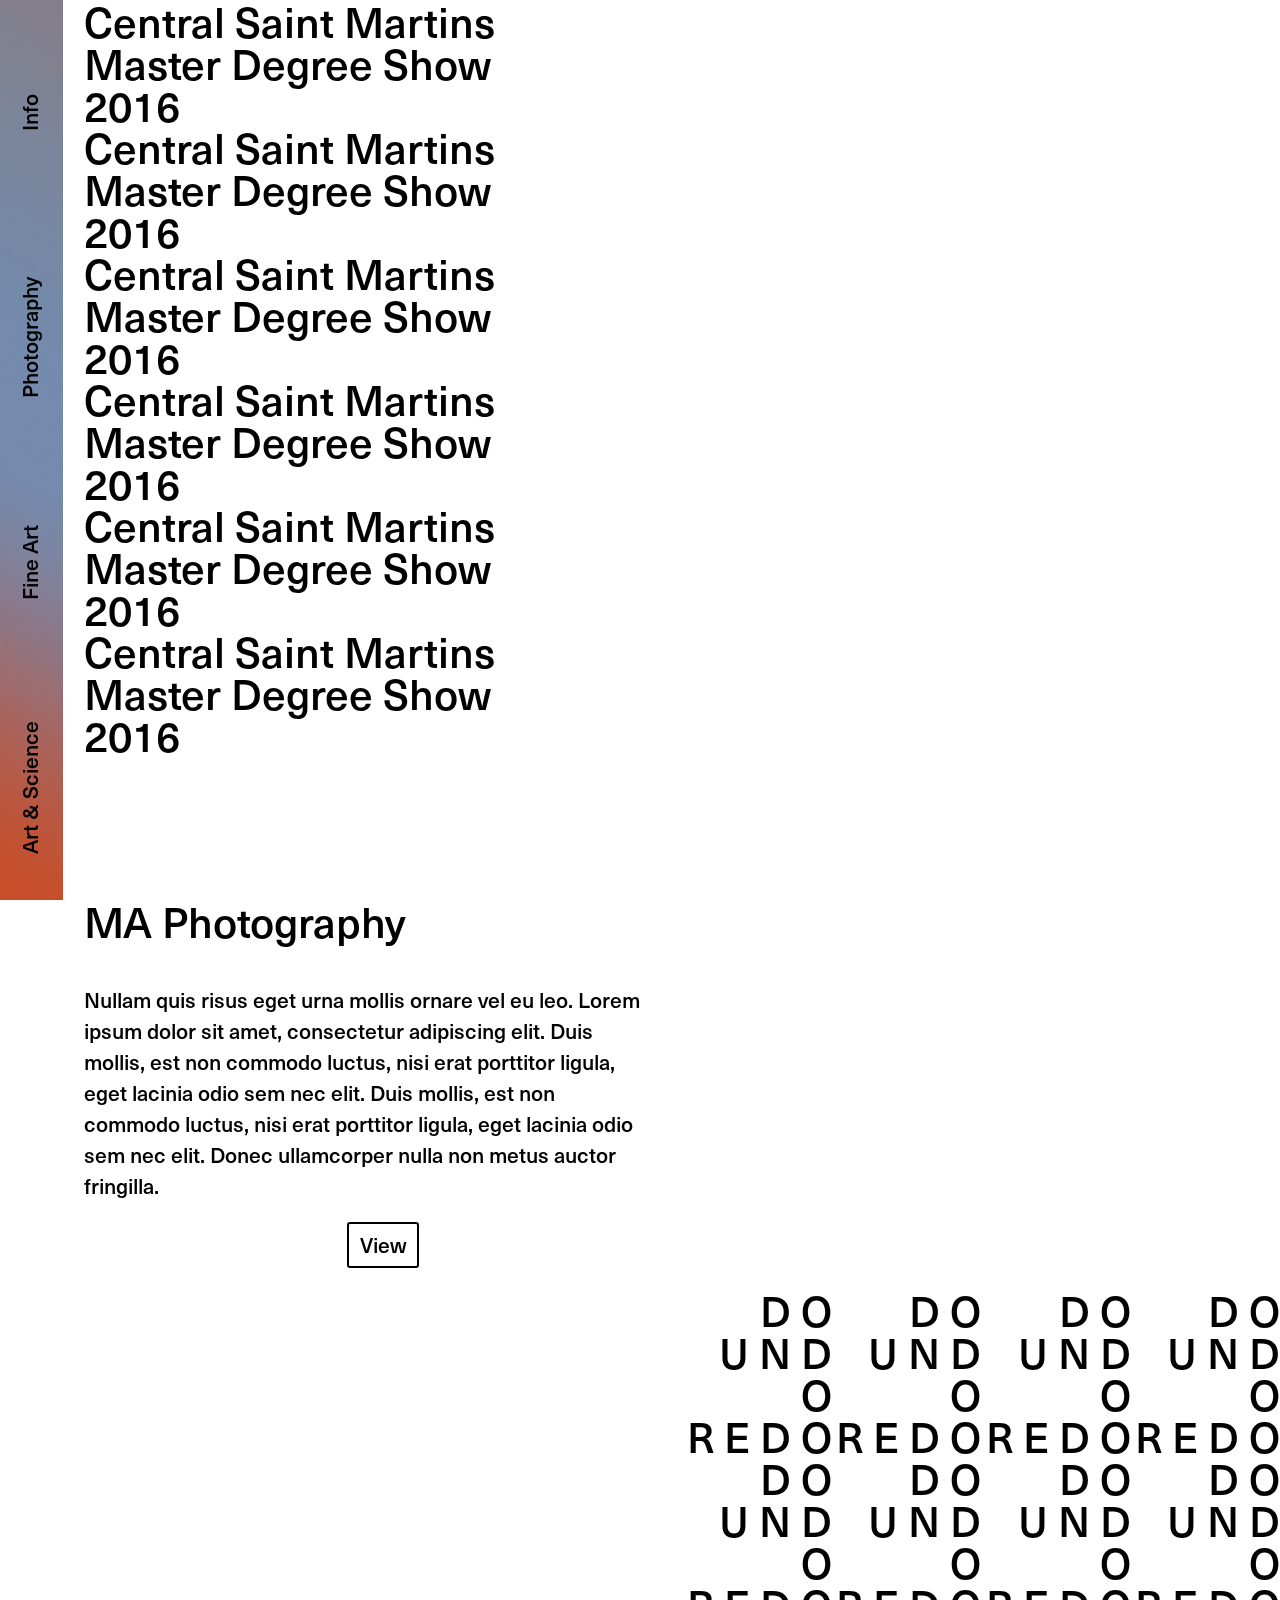
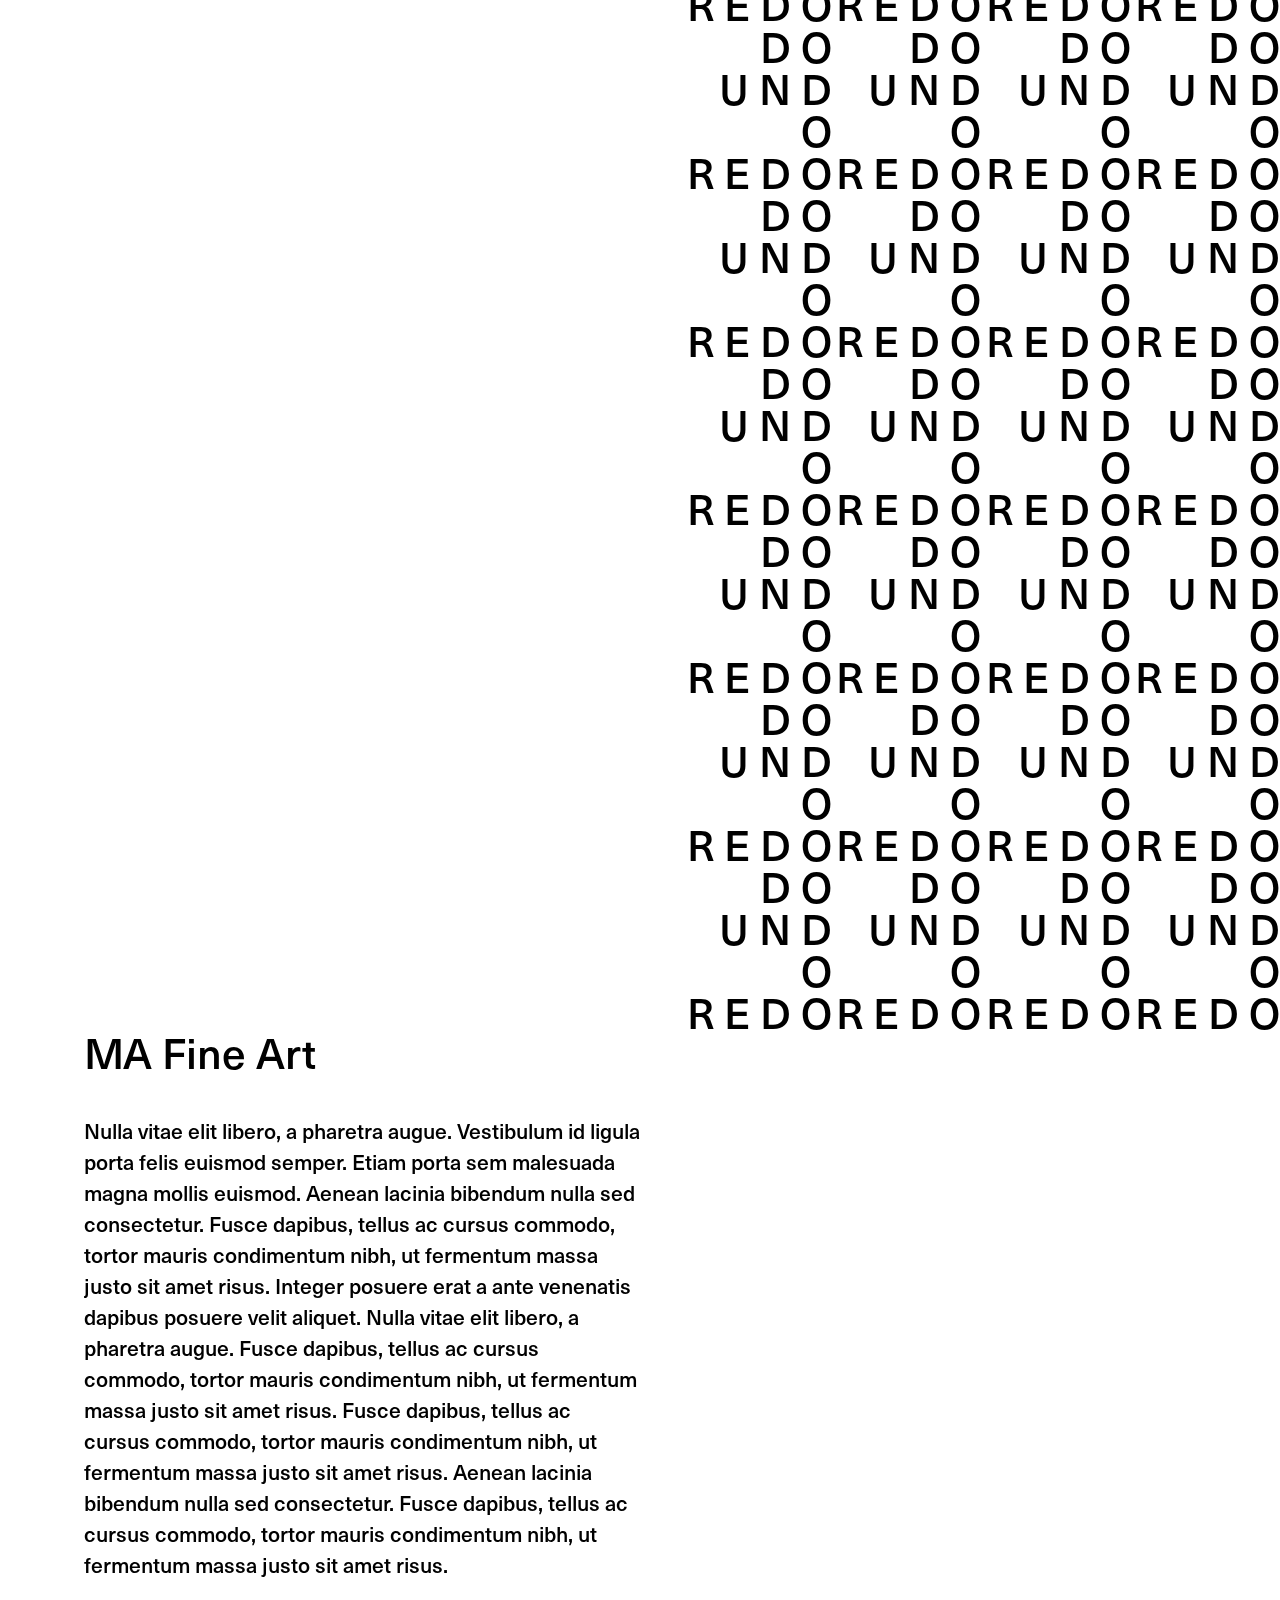
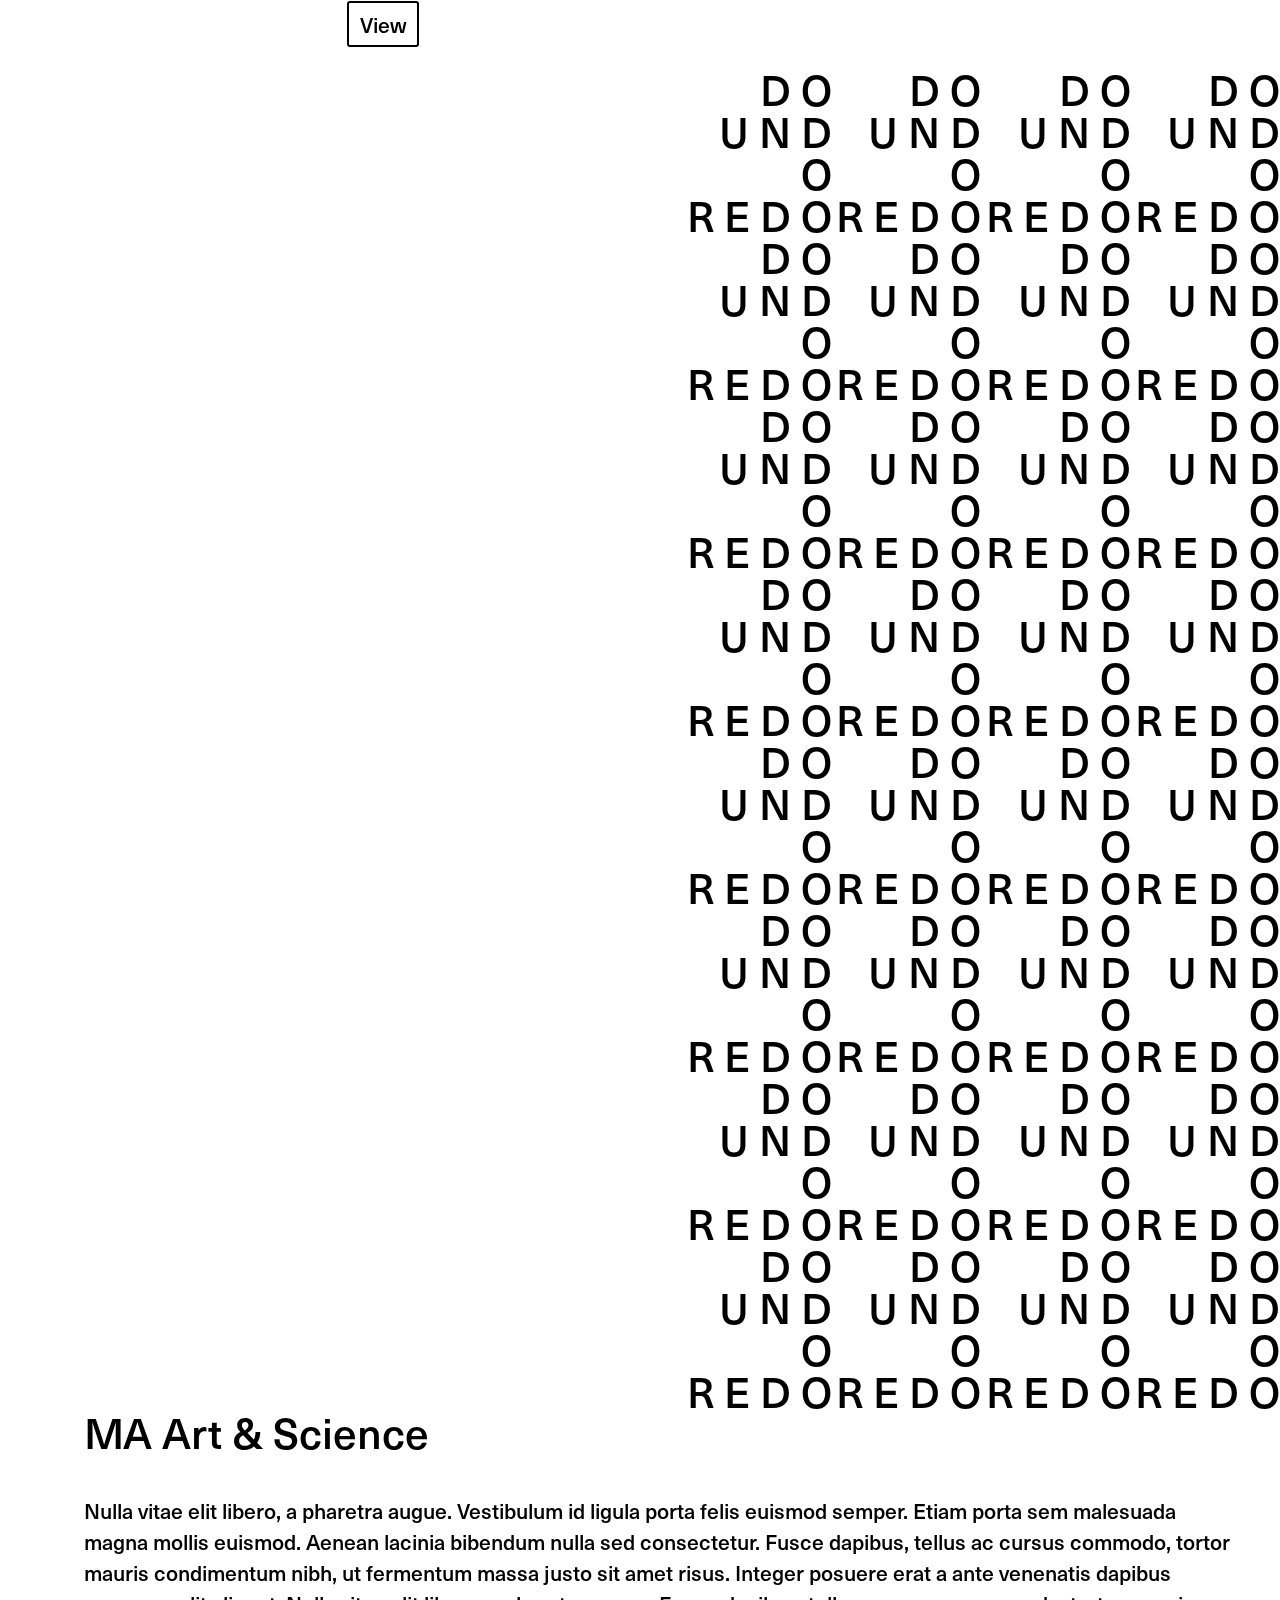
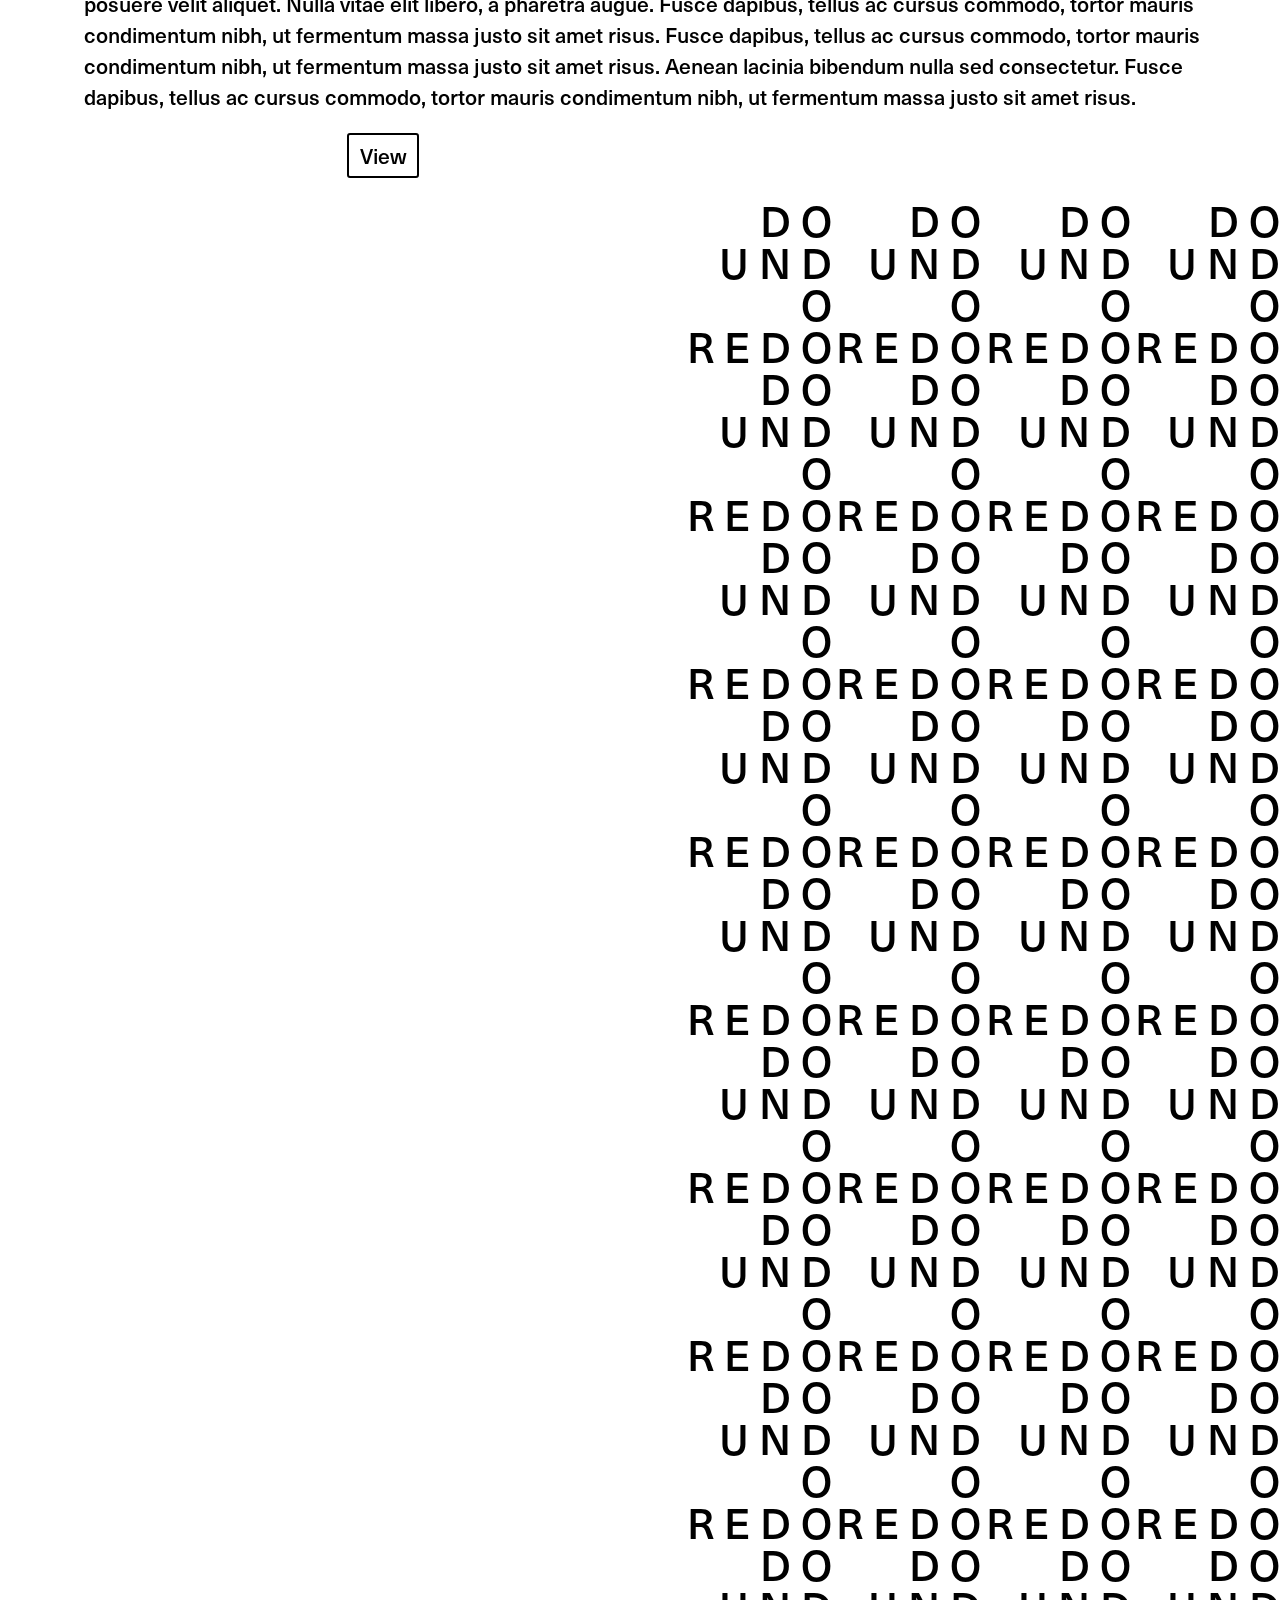
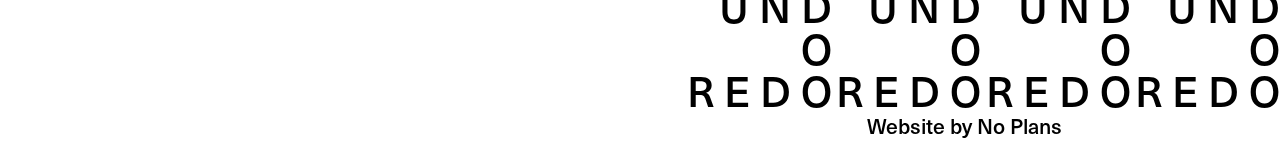
==== commit 10d765e5: "sidebar navi changed" ====
--- a/Dev-160404-white-2/index.html
+++ b/Dev-160404-white-2/index.html
@@ -53,16 +53,16 @@
 
   <nav class='main-menu'>
     <ul class='flex-container'>
-      <li class='L-1-4'> 
+      <li class='L-1-4 link-art-and-science'> 
         <a href="#art-and-science">Art & Science</a>
       </li>
-      <li class='L-1-4'> 
+      <li class='L-1-4 link-fine-art'> 
         <a href="#fine-art">Fine Art</a>
       </li>
-      <li class='L-1-4'> 
+      <li class='L-1-4 link-photography'> 
         <a href="#photography">Photography</a>
       </li>
-      <li class='L-1-4'> 
+      <li class='L-1-4 link-main-info'> 
         <a href="#main-info">Info</a>
       </li>
     </ul>
@@ -112,6 +112,7 @@
       <div class='intro L-1-2'>
         Nullam quis risus eget urna mollis ornare vel eu leo. Lorem ipsum dolor sit amet, consectetur adipiscing elit. Duis mollis, est non commodo luctus, nisi erat porttitor ligula, eget lacinia odio sem nec elit. Duis mollis, est non commodo luctus, nisi erat porttitor ligula, eget lacinia odio sem nec elit. Donec ullamcorper nulla non metus auctor fringilla.
       </div>
+      <div class='L-1-2'><button class='close hide'>View</button></div>
 
       <div class='float-container'>
         <ul class='students L-1-2'>
@@ -258,23 +259,23 @@
                 <picture>
                   <source 
                     media="(min-width: 650px)" 
-                    srcset="content/images/0-L.jpg">
-                  <source 
-                    media="(max-width: 649px)" 
-                    srcset="content/images/0-S.jpg">
-                  <img 
-                    src="content/images/0-L.jpg" 
-                    alt="artist">
-                </picture>
-                <picture>
-                  <source 
-                    media="(min-width: 650px)" 
-                    srcset="content/images/0-L.jpg">
-                  <source 
-                    media="(max-width: 649px)" 
-                    srcset="content/images/0-S.jpg">
-                  <img 
-                    src="content/images/0-L.jpg" 
+                    srcset="content/images/3-L.jpg">
+                  <source 
+                    media="(max-width: 649px)" 
+                    srcset="content/images/3-S.jpg">
+                  <img 
+                    src="content/images/3-L.jpg" 
+                    alt="artist">
+                </picture>
+                <picture>
+                  <source 
+                    media="(min-width: 650px)" 
+                    srcset="content/images/3-L.jpg">
+                  <source 
+                    media="(max-width: 649px)" 
+                    srcset="content/images/3-S.jpg">
+                  <img 
+                    src="content/images/3-L.jpg" 
                     alt="artist">
                 </picture>
             </div>
@@ -291,23 +292,23 @@
                 <picture>
                   <source 
                     media="(min-width: 650px)" 
-                    srcset="content/images/0-L.jpg">
-                  <source 
-                    media="(max-width: 649px)" 
-                    srcset="content/images/0-S.jpg">
-                  <img 
-                    src="content/images/0-L.jpg" 
-                    alt="artist">
-                </picture>
-                <picture>
-                  <source 
-                    media="(min-width: 650px)" 
-                    srcset="content/images/0-L.jpg">
-                  <source 
-                    media="(max-width: 649px)" 
-                    srcset="content/images/0-S.jpg">
-                  <img 
-                    src="content/images/0-L.jpg" 
+                    srcset="content/images/4-L.jpg">
+                  <source 
+                    media="(max-width: 649px)" 
+                    srcset="content/images/4-S.jpg">
+                  <img 
+                    src="content/images/4-L.jpg" 
+                    alt="artist">
+                </picture>
+                <picture>
+                  <source 
+                    media="(min-width: 650px)" 
+                    srcset="content/images/4-L.jpg">
+                  <source 
+                    media="(max-width: 649px)" 
+                    srcset="content/images/4-S.jpg">
+                  <img 
+                    src="content/images/4-L.jpg" 
                     alt="artist">
                 </picture>
               </div>
@@ -324,23 +325,23 @@
                 <picture>
                   <source 
                     media="(min-width: 650px)" 
-                    srcset="content/images/0-L.jpg">
-                  <source 
-                    media="(max-width: 649px)" 
-                    srcset="content/images/0-S.jpg">
-                  <img 
-                    src="content/images/0-L.jpg" 
-                    alt="artist">
-                </picture>
-                <picture>
-                  <source 
-                    media="(min-width: 650px)" 
-                    srcset="content/images/0-L.jpg">
-                  <source 
-                    media="(max-width: 649px)" 
-                    srcset="content/images/0-S.jpg">
-                  <img 
-                    src="content/images/0-L.jpg" 
+                    srcset="content/images/5-L.jpg">
+                  <source 
+                    media="(max-width: 649px)" 
+                    srcset="content/images/5-S.jpg">
+                  <img 
+                    src="content/images/5-L.jpg" 
+                    alt="artist">
+                </picture>
+                <picture>
+                  <source 
+                    media="(min-width: 650px)" 
+                    srcset="content/images/5-L.jpg">
+                  <source 
+                    media="(max-width: 649px)" 
+                    srcset="content/images/5-S.jpg">
+                  <img 
+                    src="content/images/5-L.jpg" 
                     alt="artist">
                 </picture>
               </div>
@@ -357,23 +358,23 @@
                 <picture>
                   <source 
                     media="(min-width: 650px)" 
-                    srcset="content/images/0-L.jpg">
-                  <source 
-                    media="(max-width: 649px)" 
-                    srcset="content/images/0-S.jpg">
-                  <img 
-                    src="content/images/0-L.jpg" 
-                    alt="artist">
-                </picture>
-                <picture>
-                  <source 
-                    media="(min-width: 650px)" 
-                    srcset="content/images/0-L.jpg">
-                  <source 
-                    media="(max-width: 649px)" 
-                    srcset="content/images/0-S.jpg">
-                  <img 
-                    src="content/images/0-L.jpg" 
+                    srcset="content/images/6-L.jpg">
+                  <source 
+                    media="(max-width: 649px)" 
+                    srcset="content/images/6-S.jpg">
+                  <img 
+                    src="content/images/6-L.jpg" 
+                    alt="artist">
+                </picture>
+                <picture>
+                  <source 
+                    media="(min-width: 650px)" 
+                    srcset="content/images/6-L.jpg">
+                  <source 
+                    media="(max-width: 649px)" 
+                    srcset="content/images/6-S.jpg">
+                  <img 
+                    src="content/images/6-L.jpg" 
                     alt="artist">
                 </picture>
               </div>
@@ -390,23 +391,23 @@
                 <picture>
                   <source 
                     media="(min-width: 650px)" 
-                    srcset="content/images/0-L.jpg">
-                  <source 
-                    media="(max-width: 649px)" 
-                    srcset="content/images/0-S.jpg">
-                  <img 
-                    src="content/images/0-L.jpg" 
-                    alt="artist">
-                </picture>
-                <picture>
-                  <source 
-                    media="(min-width: 650px)" 
-                    srcset="content/images/0-L.jpg">
-                  <source 
-                    media="(max-width: 649px)" 
-                    srcset="content/images/0-S.jpg">
-                  <img 
-                    src="content/images/0-L.jpg" 
+                    srcset="content/images/7-L.jpg">
+                  <source 
+                    media="(max-width: 649px)" 
+                    srcset="content/images/7-S.jpg">
+                  <img 
+                    src="content/images/7-L.jpg" 
+                    alt="artist">
+                </picture>
+                <picture>
+                  <source 
+                    media="(min-width: 650px)" 
+                    srcset="content/images/7-L.jpg">
+                  <source 
+                    media="(max-width: 649px)" 
+                    srcset="content/images/7-S.jpg">
+                  <img 
+                    src="content/images/7-L.jpg" 
                     alt="artist">
                 </picture>
               </div>
@@ -423,23 +424,23 @@
                 <picture>
                   <source 
                     media="(min-width: 650px)" 
-                    srcset="content/images/0-L.jpg">
-                  <source 
-                    media="(max-width: 649px)" 
-                    srcset="content/images/0-S.jpg">
-                  <img 
-                    src="content/images/0-L.jpg" 
-                    alt="artist">
-                </picture>
-                <picture>
-                  <source 
-                    media="(min-width: 650px)" 
-                    srcset="content/images/0-L.jpg">
-                  <source 
-                    media="(max-width: 649px)" 
-                    srcset="content/images/0-S.jpg">
-                  <img 
-                    src="content/images/0-L.jpg" 
+                    srcset="content/images/8-L.jpg">
+                  <source 
+                    media="(max-width: 649px)" 
+                    srcset="content/images/8-S.jpg">
+                  <img 
+                    src="content/images/8-L.jpg" 
+                    alt="artist">
+                </picture>
+                <picture>
+                  <source 
+                    media="(min-width: 650px)" 
+                    srcset="content/images/8-L.jpg">
+                  <source 
+                    media="(max-width: 649px)" 
+                    srcset="content/images/8-S.jpg">
+                  <img 
+                    src="content/images/8-L.jpg" 
                     alt="artist">
                 </picture>
               </div>
@@ -455,23 +456,23 @@
                 <picture>
                   <source 
                     media="(min-width: 650px)" 
-                    srcset="content/images/0-L.jpg">
-                  <source 
-                    media="(max-width: 649px)" 
-                    srcset="content/images/0-S.jpg">
-                  <img 
-                    src="content/images/0-L.jpg" 
-                    alt="artist">
-                </picture>
-                <picture>
-                  <source 
-                    media="(min-width: 650px)" 
-                    srcset="content/images/0-L.jpg">
-                  <source 
-                    media="(max-width: 649px)" 
-                    srcset="content/images/0-S.jpg">
-                  <img 
-                    src="content/images/0-L.jpg" 
+                    srcset="content/images/9-L.jpg">
+                  <source 
+                    media="(max-width: 649px)" 
+                    srcset="content/images/9-S.jpg">
+                  <img 
+                    src="content/images/9-L.jpg" 
+                    alt="artist">
+                </picture>
+                <picture>
+                  <source 
+                    media="(min-width: 650px)" 
+                    srcset="content/images/9-L.jpg">
+                  <source 
+                    media="(max-width: 649px)" 
+                    srcset="content/images/9-S.jpg">
+                  <img 
+                    src="content/images/9-L.jpg" 
                     alt="artist">
                 </picture>
               </div>
@@ -487,23 +488,23 @@
                 <picture>
                   <source 
                     media="(min-width: 650px)" 
-                    srcset="content/images/0-L.jpg">
-                  <source 
-                    media="(max-width: 649px)" 
-                    srcset="content/images/0-S.jpg">
-                  <img 
-                    src="content/images/0-L.jpg" 
-                    alt="artist">
-                </picture>
-                <picture>
-                  <source 
-                    media="(min-width: 650px)" 
-                    srcset="content/images/0-L.jpg">
-                  <source 
-                    media="(max-width: 649px)" 
-                    srcset="content/images/0-S.jpg">
-                  <img 
-                    src="content/images/0-L.jpg" 
+                    srcset="content/images/1-L.jpg">
+                  <source 
+                    media="(max-width: 649px)" 
+                    srcset="content/images/1-S.jpg">
+                  <img 
+                    src="content/images/1-L.jpg" 
+                    alt="artist">
+                </picture>
+                <picture>
+                  <source 
+                    media="(min-width: 650px)" 
+                    srcset="content/images/1-L.jpg">
+                  <source 
+                    media="(max-width: 649px)" 
+                    srcset="content/images/1-S.jpg">
+                  <img 
+                    src="content/images/1-L.jpg" 
                     alt="artist">
                 </picture>
               </div>
@@ -519,23 +520,23 @@
                 <picture>
                   <source 
                     media="(min-width: 650px)" 
-                    srcset="content/images/0-L.jpg">
-                  <source 
-                    media="(max-width: 649px)" 
-                    srcset="content/images/0-S.jpg">
-                  <img 
-                    src="content/images/0-L.jpg" 
-                    alt="artist">
-                </picture>
-                <picture>
-                  <source 
-                    media="(min-width: 650px)" 
-                    srcset="content/images/0-L.jpg">
-                  <source 
-                    media="(max-width: 649px)" 
-                    srcset="content/images/0-S.jpg">
-                  <img 
-                    src="content/images/0-L.jpg" 
+                    srcset="content/images/2-L.jpg">
+                  <source 
+                    media="(max-width: 649px)" 
+                    srcset="content/images/2-S.jpg">
+                  <img 
+                    src="content/images/2-L.jpg" 
+                    alt="artist">
+                </picture>
+                <picture>
+                  <source 
+                    media="(min-width: 650px)" 
+                    srcset="content/images/2-L.jpg">
+                  <source 
+                    media="(max-width: 649px)" 
+                    srcset="content/images/2-S.jpg">
+                  <img 
+                    src="content/images/2-L.jpg" 
                     alt="artist">
                 </picture>
               </div>
@@ -551,23 +552,23 @@
                 <picture>
                   <source 
                     media="(min-width: 650px)" 
-                    srcset="content/images/0-L.jpg">
-                  <source 
-                    media="(max-width: 649px)" 
-                    srcset="content/images/0-S.jpg">
-                  <img 
-                    src="content/images/0-L.jpg" 
-                    alt="artist">
-                </picture>
-                <picture>
-                  <source 
-                    media="(min-width: 650px)" 
-                    srcset="content/images/0-L.jpg">
-                  <source 
-                    media="(max-width: 649px)" 
-                    srcset="content/images/0-S.jpg">
-                  <img 
-                    src="content/images/0-L.jpg" 
+                    srcset="content/images/3-L.jpg">
+                  <source 
+                    media="(max-width: 649px)" 
+                    srcset="content/images/3-S.jpg">
+                  <img 
+                    src="content/images/3-L.jpg" 
+                    alt="artist">
+                </picture>
+                <picture>
+                  <source 
+                    media="(min-width: 650px)" 
+                    srcset="content/images/3-L.jpg">
+                  <source 
+                    media="(max-width: 649px)" 
+                    srcset="content/images/3-S.jpg">
+                  <img 
+                    src="content/images/3-L.jpg" 
                     alt="artist">
                 </picture>
               </div>
@@ -583,23 +584,23 @@
                 <picture>
                   <source 
                     media="(min-width: 650px)" 
-                    srcset="content/images/0-L.jpg">
-                  <source 
-                    media="(max-width: 649px)" 
-                    srcset="content/images/0-S.jpg">
-                  <img 
-                    src="content/images/0-L.jpg" 
-                    alt="artist">
-                </picture>
-                <picture>
-                  <source 
-                    media="(min-width: 650px)" 
-                    srcset="content/images/0-L.jpg">
-                  <source 
-                    media="(max-width: 649px)" 
-                    srcset="content/images/0-S.jpg">
-                  <img 
-                    src="content/images/0-L.jpg" 
+                    srcset="content/images/4-L.jpg">
+                  <source 
+                    media="(max-width: 649px)" 
+                    srcset="content/images/4-S.jpg">
+                  <img 
+                    src="content/images/4-L.jpg" 
+                    alt="artist">
+                </picture>
+                <picture>
+                  <source 
+                    media="(min-width: 650px)" 
+                    srcset="content/images/4-L.jpg">
+                  <source 
+                    media="(max-width: 649px)" 
+                    srcset="content/images/4-S.jpg">
+                  <img 
+                    src="content/images/4-L.jpg" 
                     alt="artist">
                 </picture>
               </div>
@@ -615,23 +616,23 @@
                 <picture>
                   <source 
                     media="(min-width: 650px)" 
-                    srcset="content/images/0-L.jpg">
-                  <source 
-                    media="(max-width: 649px)" 
-                    srcset="content/images/0-S.jpg">
-                  <img 
-                    src="content/images/0-L.jpg" 
-                    alt="artist">
-                </picture>
-                <picture>
-                  <source 
-                    media="(min-width: 650px)" 
-                    srcset="content/images/0-L.jpg">
-                  <source 
-                    media="(max-width: 649px)" 
-                    srcset="content/images/0-S.jpg">
-                  <img 
-                    src="content/images/0-L.jpg" 
+                    srcset="content/images/5-L.jpg">
+                  <source 
+                    media="(max-width: 649px)" 
+                    srcset="content/images/5-S.jpg">
+                  <img 
+                    src="content/images/5-L.jpg" 
+                    alt="artist">
+                </picture>
+                <picture>
+                  <source 
+                    media="(min-width: 650px)" 
+                    srcset="content/images/5-L.jpg">
+                  <source 
+                    media="(max-width: 649px)" 
+                    srcset="content/images/5-S.jpg">
+                  <img 
+                    src="content/images/5-L.jpg" 
                     alt="artist">
                 </picture>
               </div>
@@ -647,23 +648,23 @@
                 <picture>
                   <source 
                     media="(min-width: 650px)" 
-                    srcset="content/images/0-L.jpg">
-                  <source 
-                    media="(max-width: 649px)" 
-                    srcset="content/images/0-S.jpg">
-                  <img 
-                    src="content/images/0-L.jpg" 
-                    alt="artist">
-                </picture>
-                <picture>
-                  <source 
-                    media="(min-width: 650px)" 
-                    srcset="content/images/0-L.jpg">
-                  <source 
-                    media="(max-width: 649px)" 
-                    srcset="content/images/0-S.jpg">
-                  <img 
-                    src="content/images/0-L.jpg" 
+                    srcset="content/images/6-L.jpg">
+                  <source 
+                    media="(max-width: 649px)" 
+                    srcset="content/images/6-S.jpg">
+                  <img 
+                    src="content/images/6-L.jpg" 
+                    alt="artist">
+                </picture>
+                <picture>
+                  <source 
+                    media="(min-width: 650px)" 
+                    srcset="content/images/6-L.jpg">
+                  <source 
+                    media="(max-width: 649px)" 
+                    srcset="content/images/6-S.jpg">
+                  <img 
+                    src="content/images/6-L.jpg" 
                     alt="artist">
                 </picture>
               </div>
@@ -679,23 +680,23 @@
                 <picture>
                   <source 
                     media="(min-width: 650px)" 
-                    srcset="content/images/0-L.jpg">
-                  <source 
-                    media="(max-width: 649px)" 
-                    srcset="content/images/0-S.jpg">
-                  <img 
-                    src="content/images/0-L.jpg" 
-                    alt="artist">
-                </picture>
-                <picture>
-                  <source 
-                    media="(min-width: 650px)" 
-                    srcset="content/images/0-L.jpg">
-                  <source 
-                    media="(max-width: 649px)" 
-                    srcset="content/images/0-S.jpg">
-                  <img 
-                    src="content/images/0-L.jpg" 
+                    srcset="content/images/7-L.jpg">
+                  <source 
+                    media="(max-width: 649px)" 
+                    srcset="content/images/7-S.jpg">
+                  <img 
+                    src="content/images/7-L.jpg" 
+                    alt="artist">
+                </picture>
+                <picture>
+                  <source 
+                    media="(min-width: 650px)" 
+                    srcset="content/images/7-L.jpg">
+                  <source 
+                    media="(max-width: 649px)" 
+                    srcset="content/images/7-S.jpg">
+                  <img 
+                    src="content/images/7-L.jpg" 
                     alt="artist">
                 </picture>
               </div>
@@ -711,23 +712,23 @@
                 <picture>
                   <source 
                     media="(min-width: 650px)" 
-                    srcset="content/images/0-L.jpg">
-                  <source 
-                    media="(max-width: 649px)" 
-                    srcset="content/images/0-S.jpg">
-                  <img 
-                    src="content/images/0-L.jpg" 
-                    alt="artist">
-                </picture>
-                <picture>
-                  <source 
-                    media="(min-width: 650px)" 
-                    srcset="content/images/0-L.jpg">
-                  <source 
-                    media="(max-width: 649px)" 
-                    srcset="content/images/0-S.jpg">
-                  <img 
-                    src="content/images/0-L.jpg" 
+                    srcset="content/images/8-L.jpg">
+                  <source 
+                    media="(max-width: 649px)" 
+                    srcset="content/images/8-S.jpg">
+                  <img 
+                    src="content/images/8-L.jpg" 
+                    alt="artist">
+                </picture>
+                <picture>
+                  <source 
+                    media="(min-width: 650px)" 
+                    srcset="content/images/8-L.jpg">
+                  <source 
+                    media="(max-width: 649px)" 
+                    srcset="content/images/8-S.jpg">
+                  <img 
+                    src="content/images/8-L.jpg" 
                     alt="artist">
                 </picture>
               </div>
@@ -743,23 +744,23 @@
                 <picture>
                   <source 
                     media="(min-width: 650px)" 
-                    srcset="content/images/0-L.jpg">
-                  <source 
-                    media="(max-width: 649px)" 
-                    srcset="content/images/0-S.jpg">
-                  <img 
-                    src="content/images/0-L.jpg" 
-                    alt="artist">
-                </picture>
-                <picture>
-                  <source 
-                    media="(min-width: 650px)" 
-                    srcset="content/images/0-L.jpg">
-                  <source 
-                    media="(max-width: 649px)" 
-                    srcset="content/images/0-S.jpg">
-                  <img 
-                    src="content/images/0-L.jpg" 
+                    srcset="content/images/8-L.jpg">
+                  <source 
+                    media="(max-width: 649px)" 
+                    srcset="content/images/8-S.jpg">
+                  <img 
+                    src="content/images/8-L.jpg" 
+                    alt="artist">
+                </picture>
+                <picture>
+                  <source 
+                    media="(min-width: 650px)" 
+                    srcset="content/images/8-L.jpg">
+                  <source 
+                    media="(max-width: 649px)" 
+                    srcset="content/images/8-S.jpg">
+                  <img 
+                    src="content/images/8-L.jpg" 
                     alt="artist">
                 </picture>
               </div>
@@ -807,23 +808,23 @@
                 <picture>
                   <source 
                     media="(min-width: 650px)" 
-                    srcset="content/images/0-L.jpg">
-                  <source 
-                    media="(max-width: 649px)" 
-                    srcset="content/images/0-S.jpg">
-                  <img 
-                    src="content/images/0-L.jpg" 
-                    alt="artist">
-                </picture>
-                <picture>
-                  <source 
-                    media="(min-width: 650px)" 
-                    srcset="content/images/0-L.jpg">
-                  <source 
-                    media="(max-width: 649px)" 
-                    srcset="content/images/0-S.jpg">
-                  <img 
-                    src="content/images/0-L.jpg" 
+                    srcset="content/images/9-L.jpg">
+                  <source 
+                    media="(max-width: 649px)" 
+                    srcset="content/images/9-S.jpg">
+                  <img 
+                    src="content/images/9-L.jpg" 
+                    alt="artist">
+                </picture>
+                <picture>
+                  <source 
+                    media="(min-width: 650px)" 
+                    srcset="content/images/9-L.jpg">
+                  <source 
+                    media="(max-width: 649px)" 
+                    srcset="content/images/9-S.jpg">
+                  <img 
+                    src="content/images/9-L.jpg" 
                     alt="artist">
                 </picture>
               </div>
@@ -885,916 +886,782 @@
 
 <!-- ---------------------------------------------------------------------------------------- -->
 
-    <section id='fine-art' class='float-container'>
+    <section id='fine-art'>
       <h1 class='section-title L-1-1'>MA Fine Art</h1>
-
-      <ul class='students L-1-2'>
-        <li class='row flex-left-container'>
-          <div class='name L-1-4'>
-            My Name
-          </div>
-          <div class='link L-1-4'>
-            linkto.mywebsite.com
-          </div>
-          <div class='image'>
-              <picture>
-                <source 
-                  media="(min-width: 650px)" 
-                  srcset="content/images/0-L.jpg">
-                <source 
-                  media="(max-width: 649px)" 
-                  srcset="content/images/0-S.jpg">
-                <img 
-                  src="content/images/0-L.jpg" 
-                  alt="artist">
-              </picture>
-              <picture>
-                <source 
-                  media="(min-width: 650px)" 
-                  srcset="content/images/0-L.jpg">
-                <source 
-                  media="(max-width: 649px)" 
-                  srcset="content/images/0-S.jpg">
-                <img 
-                  src="content/images/0-L.jpg" 
-                  alt="artist">
-              </picture>
-            </div>
-        </li>
-
-        <li class='row flex-left-container'>
-          <div class='name L-1-4'>
-            My Name
-          </div>
-          <div class='link L-1-4'>
-            linkto.mywebsite.com
-          </div>
-          <div class='image'>
-              <picture>
-                <source 
-                  media="(min-width: 650px)" 
-                  srcset="content/images/0-L.jpg">
-                <source 
-                  media="(max-width: 649px)" 
-                  srcset="content/images/0-S.jpg">
-                <img 
-                  src="content/images/0-L.jpg" 
-                  alt="artist">
-              </picture>
-              <picture>
-                <source 
-                  media="(min-width: 650px)" 
-                  srcset="content/images/0-L.jpg">
-                <source 
-                  media="(max-width: 649px)" 
-                  srcset="content/images/0-S.jpg">
-                <img 
-                  src="content/images/0-L.jpg" 
-                  alt="artist">
-              </picture>
-          </div>
-        </li>
+      <div class='intro L-1-2 '>
+        Nulla vitae elit libero, a pharetra augue. Vestibulum id ligula porta felis euismod semper. Etiam porta sem malesuada magna mollis euismod. Aenean lacinia bibendum nulla sed consectetur. Fusce dapibus, tellus ac cursus commodo, tortor mauris condimentum nibh, ut fermentum massa justo sit amet risus. Integer posuere erat a ante venenatis dapibus posuere velit aliquet. Nulla vitae elit libero, a pharetra augue.
+
+        Fusce dapibus, tellus ac cursus commodo, tortor mauris condimentum nibh, ut fermentum massa justo sit amet risus. Fusce dapibus, tellus ac cursus commodo, tortor mauris condimentum nibh, ut fermentum massa justo sit amet risus. Aenean lacinia bibendum nulla sed consectetur. Fusce dapibus, tellus ac cursus commodo, tortor mauris condimentum nibh, ut fermentum massa justo sit amet risus.
+      </div>
+      <div class='L-1-2'><button class='close hide'>View</button></div>
+
+      <div class='float-container'>
+        <ul class='students L-1-2'>
+          <li class='row flex-left-container'>
+            <div class='name L-1-2'>
+              Commodo Purus
+            </div>
+              <div class='link L-1-2'>
+                <a href='link.com'>lorem-dapibus.com</a>
+              </div>
+            <div class='image'>
+                <picture>
+                  <source 
+                    media="(min-width: 650px)" 
+                    srcset="content/images/0-L.jpg">
+                  <source 
+                    media="(max-width: 649px)" 
+                    srcset="content/images/0-S.jpg">
+                  <img 
+                    src="content/images/0-L.jpg" 
+                    alt="artist">
+                </picture>
+                <picture>
+                  <source 
+                    media="(min-width: 650px)" 
+                    srcset="content/images/0-L.jpg">
+                  <source 
+                    media="(max-width: 649px)" 
+                    srcset="content/images/0-S.jpg">
+                  <img 
+                    src="content/images/0-L.jpg" 
+                    alt="artist">
+                </picture>
+              </div>
+          </li>
+
+          <li class='row flex-left-container'>
+            <div class='name L-1-2'>
+              Mattis Lorem
+            </div>
+            <div class='link L-1-2'>
+              <a href='link.com'>mattis-lorem.com</a>
+            </div>
+            <div class='image'>
+                <picture>
+                  <source 
+                    media="(min-width: 650px)" 
+                    srcset="content/images/2-L.jpg">
+                  <source 
+                    media="(max-width: 649px)" 
+                    srcset="content/images/2-S.jpg">
+                  <img 
+                    src="content/images/2-L.jpg" 
+                    alt="artist">
+                </picture>
+                <picture>
+                  <source 
+                    media="(min-width: 650px)" 
+                    srcset="content/images/2-L.jpg">
+                  <source 
+                    media="(max-width: 649px)" 
+                    srcset="content/images/2-S.jpg">
+                  <img 
+                    src="content/images/2-L.jpg" 
+                    alt="artist">
+                </picture>
+            </div>
+          </li>
+          
+          <li class='row flex-left-container'>
+            <div class='name L-1-2'>
+              Etiam Ridiculus Amet
+            </div>
+            <div class='link L-1-2'>
+              <a href='link.com'>www.etiam-met.com</a>
+            </div>
+            <div class='image'>
+                <picture>
+                  <source 
+                    media="(min-width: 650px)" 
+                    srcset="content/images/apples-L.jpg">
+                  <source 
+                    media="(max-width: 649px)" 
+                    srcset="content/images/apples-S.jpg">
+                  <img 
+                    src="content/images/apples-L.jpg" 
+                    alt="artist">
+                </picture>
+                <picture>
+                  <source 
+                    media="(min-width: 650px)" 
+                    srcset="content/images/apples-L.jpg">
+                  <source 
+                    media="(max-width: 649px)" 
+                    srcset="content/images/apples-S.jpg">
+                  <img 
+                    src="content/images/apples-L.jpg" 
+                    alt="artist">
+                </picture>
+            </div>
+          </li>
+
+          <li class='row flex-left-container'>
+            <div class='name L-1-2'>
+              Ornare Quam
+            </div>
+            <div class='link L-1-2'>
+              <a href='link.com'>ornarequam.com</a>
+            </div>
+            <div class='image'>
+                <picture>
+                  <source 
+                    media="(min-width: 650px)" 
+                    srcset="content/images/1-L.jpg">
+                  <source 
+                    media="(max-width: 649px)" 
+                    srcset="content/images/1-S.jpg">
+                  <img 
+                    src="content/images/1-L.jpg" 
+                    alt="artist">
+                </picture>
+                <picture>
+                  <source 
+                    media="(min-width: 650px)" 
+                    srcset="content/images/1-L.jpg">
+                  <source 
+                    media="(max-width: 649px)" 
+                    srcset="content/images/1-S.jpg">
+                  <img 
+                    src="content/images/1-L.jpg" 
+                    alt="artist">
+                </picture>
+            </div>
+          </li>
+
+          <li class='row flex-left-container'>
+            <div class='name L-1-2'>
+              My Name
+            </div>
+            <div class='link L-1-2'>
+              <a href='link.com'>ornarequam.com</a>
+            </div>
+            <div class='image'>
+                <picture>
+                  <source 
+                    media="(min-width: 650px)" 
+                    srcset="content/images/3-L.jpg">
+                  <source 
+                    media="(max-width: 649px)" 
+                    srcset="content/images/3-S.jpg">
+                  <img 
+                    src="content/images/3-L.jpg" 
+                    alt="artist">
+                </picture>
+                <picture>
+                  <source 
+                    media="(min-width: 650px)" 
+                    srcset="content/images/3-L.jpg">
+                  <source 
+                    media="(max-width: 649px)" 
+                    srcset="content/images/3-S.jpg">
+                  <img 
+                    src="content/images/3-L.jpg" 
+                    alt="artist">
+                </picture>
+            </div>
+          </li>
+
+          <li class='row flex-left-container'>
+            <div class='name L-1-2'>
+              Dapibus Fusce
+            </div>
+            <div class='link L-1-2'>
+              <a href='link.com'>dapibus-fusce.com</a>
+            </div>
+            <div class='image'>
+                <picture>
+                  <source 
+                    media="(min-width: 650px)" 
+                    srcset="content/images/4-L.jpg">
+                  <source 
+                    media="(max-width: 649px)" 
+                    srcset="content/images/4-S.jpg">
+                  <img 
+                    src="content/images/4-L.jpg" 
+                    alt="artist">
+                </picture>
+                <picture>
+                  <source 
+                    media="(min-width: 650px)" 
+                    srcset="content/images/4-L.jpg">
+                  <source 
+                    media="(max-width: 649px)" 
+                    srcset="content/images/4-S.jpg">
+                  <img 
+                    src="content/images/4-L.jpg" 
+                    alt="artist">
+                </picture>
+              </div>
+          </li>
+
+          <li class='row flex-left-container'>
+            <div class='name L-1-2'>
+              Mattis Pellentesque
+            </div>
+            <div class='link L-1-2'>
+              <a href='link.com'>mattispellentesque.com</a>
+            </div>
+            <div class='image'>
+                <picture>
+                  <source 
+                    media="(min-width: 650px)" 
+                    srcset="content/images/5-L.jpg">
+                  <source 
+                    media="(max-width: 649px)" 
+                    srcset="content/images/5-S.jpg">
+                  <img 
+                    src="content/images/5-L.jpg" 
+                    alt="artist">
+                </picture>
+                <picture>
+                  <source 
+                    media="(min-width: 650px)" 
+                    srcset="content/images/5-L.jpg">
+                  <source 
+                    media="(max-width: 649px)" 
+                    srcset="content/images/5-S.jpg">
+                  <img 
+                    src="content/images/5-L.jpg" 
+                    alt="artist">
+                </picture>
+              </div>
+          </li>
+
+          <li class='row flex-left-container'>
+            <div class='name L-1-2'>
+              Inceptos Vehicula
+            </div>
+            <div class='link L-1-2'>
+              <a href='link.com'>inceptos.vehicula@ornarequam.com</a>
+            </div>
+            <div class='image'>
+                <picture>
+                  <source 
+                    media="(min-width: 650px)" 
+                    srcset="content/images/6-L.jpg">
+                  <source 
+                    media="(max-width: 649px)" 
+                    srcset="content/images/6-S.jpg">
+                  <img 
+                    src="content/images/6-L.jpg" 
+                    alt="artist">
+                </picture>
+                <picture>
+                  <source 
+                    media="(min-width: 650px)" 
+                    srcset="content/images/6-L.jpg">
+                  <source 
+                    media="(max-width: 649px)" 
+                    srcset="content/images/6-S.jpg">
+                  <img 
+                    src="content/images/6-L.jpg" 
+                    alt="artist">
+                </picture>
+              </div>
+          </li>
+
+          <li class='row flex-left-container'>
+            <div class='name L-1-2'>
+              Condimentum Vehicula
+            </div>
+            <div class='link L-1-2'>
+              <a href='link.com'>condimentumvehicula.com</a>
+            </div>
+            <div class='image'>
+                <picture>
+                  <source 
+                    media="(min-width: 650px)" 
+                    srcset="content/images/7-L.jpg">
+                  <source 
+                    media="(max-width: 649px)" 
+                    srcset="content/images/7-S.jpg">
+                  <img 
+                    src="content/images/7-L.jpg" 
+                    alt="artist">
+                </picture>
+                <picture>
+                  <source 
+                    media="(min-width: 650px)" 
+                    srcset="content/images/7-L.jpg">
+                  <source 
+                    media="(max-width: 649px)" 
+                    srcset="content/images/7-S.jpg">
+                  <img 
+                    src="content/images/7-L.jpg" 
+                    alt="artist">
+                </picture>
+              </div>
+          </li>
+
+          <li class='row flex-left-container'>
+            <div class='name L-1-2'>
+              Ullamcorper Aenean
+            </div>
+            <div class='link L-1-2'>
+              <a href='link.com'>llamcorper-aenean.com</a>
+            </div>
+            <div class='image'>
+                <picture>
+                  <source 
+                    media="(min-width: 650px)" 
+                    srcset="content/images/8-L.jpg">
+                  <source 
+                    media="(max-width: 649px)" 
+                    srcset="content/images/8-S.jpg">
+                  <img 
+                    src="content/images/8-L.jpg" 
+                    alt="artist">
+                </picture>
+                <picture>
+                  <source 
+                    media="(min-width: 650px)" 
+                    srcset="content/images/8-L.jpg">
+                  <source 
+                    media="(max-width: 649px)" 
+                    srcset="content/images/8-S.jpg">
+                  <img 
+                    src="content/images/8-L.jpg" 
+                    alt="artist">
+                </picture>
+              </div>
+          </li>
+          <li class='row flex-left-container'>
+            <div class='name L-1-2'>
+              Commodo Pharetra Ultricies
+            </div>
+            <div class='link L-1-2'>
+              <a href='link.com'>commodo.com</a>
+            </div>
+            <div class='image'>
+                <picture>
+                  <source 
+                    media="(min-width: 650px)" 
+                    srcset="content/images/9-L.jpg">
+                  <source 
+                    media="(max-width: 649px)" 
+                    srcset="content/images/9-S.jpg">
+                  <img 
+                    src="content/images/9-L.jpg" 
+                    alt="artist">
+                </picture>
+                <picture>
+                  <source 
+                    media="(min-width: 650px)" 
+                    srcset="content/images/9-L.jpg">
+                  <source 
+                    media="(max-width: 649px)" 
+                    srcset="content/images/9-S.jpg">
+                  <img 
+                    src="content/images/9-L.jpg" 
+                    alt="artist">
+                </picture>
+              </div>
+          </li>
+          <li class='row flex-left-container'>
+            <div class='name L-1-2'>
+              Ullamcorper Nibh
+            </div>
+            <div class='link L-1-2'>
+              <a href='link.com'>ullamcorper-nibh.com</a>
+            </div>
+            <div class='image'>
+                <picture>
+                  <source 
+                    media="(min-width: 650px)" 
+                    srcset="content/images/1-L.jpg">
+                  <source 
+                    media="(max-width: 649px)" 
+                    srcset="content/images/1-S.jpg">
+                  <img 
+                    src="content/images/1-L.jpg" 
+                    alt="artist">
+                </picture>
+                <picture>
+                  <source 
+                    media="(min-width: 650px)" 
+                    srcset="content/images/1-L.jpg">
+                  <source 
+                    media="(max-width: 649px)" 
+                    srcset="content/images/1-S.jpg">
+                  <img 
+                    src="content/images/1-L.jpg" 
+                    alt="artist">
+                </picture>
+              </div>
+          </li>
+          <li class='row flex-left-container'>
+            <div class='name L-1-2'>
+              Orna Requam
+            </div>
+            <div class='link L-1-2'>
+              <a href='link.com'>ornarequam.com</a>
+            </div>
+            <div class='image'>
+                <picture>
+                  <source 
+                    media="(min-width: 650px)" 
+                    srcset="content/images/2-L.jpg">
+                  <source 
+                    media="(max-width: 649px)" 
+                    srcset="content/images/2-S.jpg">
+                  <img 
+                    src="content/images/2-L.jpg" 
+                    alt="artist">
+                </picture>
+                <picture>
+                  <source 
+                    media="(min-width: 650px)" 
+                    srcset="content/images/2-L.jpg">
+                  <source 
+                    media="(max-width: 649px)" 
+                    srcset="content/images/2-S.jpg">
+                  <img 
+                    src="content/images/2-L.jpg" 
+                    alt="artist">
+                </picture>
+              </div>
+          </li>
+          <li class='row flex-left-container'>
+            <div class='name L-1-2'>
+              Dapibus Fusce
+            </div>
+            <div class='link L-1-2'>
+              <a href='link.com'>dapibus-usce.com</a>
+            </div>
+            <div class='image'>
+                <picture>
+                  <source 
+                    media="(min-width: 650px)" 
+                    srcset="content/images/3-L.jpg">
+                  <source 
+                    media="(max-width: 649px)" 
+                    srcset="content/images/3-S.jpg">
+                  <img 
+                    src="content/images/3-L.jpg" 
+                    alt="artist">
+                </picture>
+                <picture>
+                  <source 
+                    media="(min-width: 650px)" 
+                    srcset="content/images/3-L.jpg">
+                  <source 
+                    media="(max-width: 649px)" 
+                    srcset="content/images/3-S.jpg">
+                  <img 
+                    src="content/images/3-L.jpg" 
+                    alt="artist">
+                </picture>
+              </div>
+          </li>
+          <li class='row flex-left-container'>
+            <div class='name L-1-2'>
+              Aenean Mattis
+            </div>
+            <div class='link L-1-2'>
+              <a href='link.com'>aenean-attis.com</a>
+            </div>
+            <div class='image'>
+                <picture>
+                  <source 
+                    media="(min-width: 650px)" 
+                    srcset="content/images/4-L.jpg">
+                  <source 
+                    media="(max-width: 649px)" 
+                    srcset="content/images/4-S.jpg">
+                  <img 
+                    src="content/images/4-L.jpg" 
+                    alt="artist">
+                </picture>
+                <picture>
+                  <source 
+                    media="(min-width: 650px)" 
+                    srcset="content/images/4-L.jpg">
+                  <source 
+                    media="(max-width: 649px)" 
+                    srcset="content/images/4-S.jpg">
+                  <img 
+                    src="content/images/4-L.jpg" 
+                    alt="artist">
+                </picture>
+              </div>
+          </li>
+          <li class='row flex-left-container'>
+            <div class='name L-1-2'>
+              Ligula Semligula Sem
+            </div>
+            <div class='link L-1-2'>
+              <a href='link.com'>ligulasemligulasem.com</a>
+            </div>
+            <div class='image'>
+                <picture>
+                  <source 
+                    media="(min-width: 650px)" 
+                    srcset="content/images/5-L.jpg">
+                  <source 
+                    media="(max-width: 649px)" 
+                    srcset="content/images/5-S.jpg">
+                  <img 
+                    src="content/images/5-L.jpg" 
+                    alt="artist">
+                </picture>
+                <picture>
+                  <source 
+                    media="(min-width: 650px)" 
+                    srcset="content/images/5-L.jpg">
+                  <source 
+                    media="(max-width: 649px)" 
+                    srcset="content/images/5-S.jpg">
+                  <img 
+                    src="content/images/5-L.jpg" 
+                    alt="artist">
+                </picture>
+              </div>
+          </li>
+          <li class='row flex-left-container'>
+            <div class='name L-1-2'>
+              My Name
+            </div>
+            <div class='link L-1-2'>
+              <a href='link.com'>ligulasemligulasem.com</a>
+            </div>
+            <div class='image'>
+                <picture>
+                  <source 
+                    media="(min-width: 650px)" 
+                    srcset="content/images/6-L.jpg">
+                  <source 
+                    media="(max-width: 649px)" 
+                    srcset="content/images/6-S.jpg">
+                  <img 
+                    src="content/images/6-L.jpg" 
+                    alt="artist">
+                </picture>
+                <picture>
+                  <source 
+                    media="(min-width: 650px)" 
+                    srcset="content/images/6-L.jpg">
+                  <source 
+                    media="(max-width: 649px)" 
+                    srcset="content/images/6-S.jpg">
+                  <img 
+                    src="content/images/6-L.jpg" 
+                    alt="artist">
+                </picture>
+              </div>
+          </li>
+          <li class='row flex-left-container'>
+            <div class='name L-1-2'>
+              My Name
+            </div>
+            <div class='link L-1-2'>
+              <a href='link.com'>ligulasemligulasem.com</a>
+            </div>
+            <div class='image'>
+                <picture>
+                  <source 
+                    media="(min-width: 650px)" 
+                    srcset="content/images/7-L.jpg">
+                  <source 
+                    media="(max-width: 649px)" 
+                    srcset="content/images/7-S.jpg">
+                  <img 
+                    src="content/images/7-L.jpg" 
+                    alt="artist">
+                </picture>
+                <picture>
+                  <source 
+                    media="(min-width: 650px)" 
+                    srcset="content/images/7-L.jpg">
+                  <source 
+                    media="(max-width: 649px)" 
+                    srcset="content/images/7-S.jpg">
+                  <img 
+                    src="content/images/7-L.jpg" 
+                    alt="artist">
+                </picture>
+              </div>
+          </li>
+          <li class='row flex-left-container'>
+            <div class='name L-1-2'>
+              Lorem Dapibus
+            </div>
+            <div class='link L-1-2'>
+              <a href='link.com'>lorem-dapibus.com</a>
+            </div>
+            <div class='image'>
+                <picture>
+                  <source 
+                    media="(min-width: 650px)" 
+                    srcset="content/images/8-L.jpg">
+                  <source 
+                    media="(max-width: 649px)" 
+                    srcset="content/images/8-S.jpg">
+                  <img 
+                    src="content/images/8-L.jpg" 
+                    alt="artist">
+                </picture>
+                <picture>
+                  <source 
+                    media="(min-width: 650px)" 
+                    srcset="content/images/8-L.jpg">
+                  <source 
+                    media="(max-width: 649px)" 
+                    srcset="content/images/8-S.jpg">
+                  <img 
+                    src="content/images/8-L.jpg" 
+                    alt="artist">
+                </picture>
+              </div>
+          </li>
+          <li class='row flex-left-container'>
+            <div class='name L-1-2'>
+              Vulputate Fringilla
+            </div>
+            <div class='link L-1-2'>
+              <a href='link.com'>vulputatefringilla.com</a>
+            </div>
+            <div class='image'>
+                <picture>
+                  <source 
+                    media="(min-width: 650px)" 
+                    srcset="content/images/8-L.jpg">
+                  <source 
+                    media="(max-width: 649px)" 
+                    srcset="content/images/8-S.jpg">
+                  <img 
+                    src="content/images/8-L.jpg" 
+                    alt="artist">
+                </picture>
+                <picture>
+                  <source 
+                    media="(min-width: 650px)" 
+                    srcset="content/images/8-L.jpg">
+                  <source 
+                    media="(max-width: 649px)" 
+                    srcset="content/images/8-S.jpg">
+                  <img 
+                    src="content/images/8-L.jpg" 
+                    alt="artist">
+                </picture>
+              </div>
+          </li>
+          <li class='row flex-left-container'>
+            <div class='name L-1-2'>
+              Sollicitudin Mollis
+            </div>
+            <div class='link L-1-2'>
+              <a href='link.com'>sollicitudin-mollis.com</a>
+            </div>
+            <div class='image'>
+                <picture>
+                  <source 
+                    media="(min-width: 650px)" 
+                    srcset="content/images/0-L.jpg">
+                  <source 
+                    media="(max-width: 649px)" 
+                    srcset="content/images/0-S.jpg">
+                  <img 
+                    src="content/images/0-L.jpg" 
+                    alt="artist">
+                </picture>
+                <picture>
+                  <source 
+                    media="(min-width: 650px)" 
+                    srcset="content/images/0-L.jpg">
+                  <source 
+                    media="(max-width: 649px)" 
+                    srcset="content/images/0-S.jpg">
+                  <img 
+                    src="content/images/0-L.jpg" 
+                    alt="artist">
+                </picture>
+              </div>
+          </li>
+          <li class='row flex-left-container'>
+            <div class='name L-1-2'>
+              Inceptos Elit
+            </div>
+            <div class='link L-1-2'>
+              <a href='link.com'>inceptoselit.com</a>
+            </div>
+            <div class='image'>
+                <picture>
+                  <source 
+                    media="(min-width: 650px)" 
+                    srcset="content/images/9-L.jpg">
+                  <source 
+                    media="(max-width: 649px)" 
+                    srcset="content/images/9-S.jpg">
+                  <img 
+                    src="content/images/9-L.jpg" 
+                    alt="artist">
+                </picture>
+                <picture>
+                  <source 
+                    media="(min-width: 650px)" 
+                    srcset="content/images/9-L.jpg">
+                  <source 
+                    media="(max-width: 649px)" 
+                    srcset="content/images/9-S.jpg">
+                  <img 
+                    src="content/images/9-L.jpg" 
+                    alt="artist">
+                </picture>
+              </div>
+          </li>
+
         
-        <li class='row flex-left-container'>
-          <div class='name L-1-4'>
-            My Name
-          </div>
-          <div class='link L-1-4'>
-            linkto.mywebsite.com
-          </div>
-          <div class='image'>
-              <picture>
-                <source 
-                  media="(min-width: 650px)" 
-                  srcset="content/images/0-L.jpg">
-                <source 
-                  media="(max-width: 649px)" 
-                  srcset="content/images/0-S.jpg">
-                <img 
-                  src="content/images/0-L.jpg" 
-                  alt="artist">
-              </picture>
-              <picture>
-                <source 
-                  media="(min-width: 650px)" 
-                  srcset="content/images/0-L.jpg">
-                <source 
-                  media="(max-width: 649px)" 
-                  srcset="content/images/0-S.jpg">
-                <img 
-                  src="content/images/0-L.jpg" 
-                  alt="artist">
-              </picture>
-          </div>
-        </li>
-
-        <li class='row flex-left-container'>
-          <div class='name L-1-4'>
-            My Name
-          </div>
-          <div class='link L-1-4'>
-            linkto.mywebsite.com
-          </div>
-          <div class='image'>
-              <picture>
-                <source 
-                  media="(min-width: 650px)" 
-                  srcset="content/images/0-L.jpg">
-                <source 
-                  media="(max-width: 649px)" 
-                  srcset="content/images/0-S.jpg">
-                <img 
-                  src="content/images/0-L.jpg" 
-                  alt="artist">
-              </picture>
-              <picture>
-                <source 
-                  media="(min-width: 650px)" 
-                  srcset="content/images/0-L.jpg">
-                <source 
-                  media="(max-width: 649px)" 
-                  srcset="content/images/0-S.jpg">
-                <img 
-                  src="content/images/0-L.jpg" 
-                  alt="artist">
-              </picture>
-          </div>
-        </li>
-
-        <li class='row flex-left-container'>
-          <div class='name L-1-4'>
-            My Name
-          </div>
-          <div class='link L-1-4'>
-            linkto.mywebsite.com
-          </div>
-          <div class='image'>
-              <picture>
-                <source 
-                  media="(min-width: 650px)" 
-                  srcset="content/images/0-L.jpg">
-                <source 
-                  media="(max-width: 649px)" 
-                  srcset="content/images/0-S.jpg">
-                <img 
-                  src="content/images/0-L.jpg" 
-                  alt="artist">
-              </picture>
-              <picture>
-                <source 
-                  media="(min-width: 650px)" 
-                  srcset="content/images/0-L.jpg">
-                <source 
-                  media="(max-width: 649px)" 
-                  srcset="content/images/0-S.jpg">
-                <img 
-                  src="content/images/0-L.jpg" 
-                  alt="artist">
-              </picture>
-          </div>
-        </li>
-
-        <li class='row flex-left-container'>
-          <div class='name L-1-4'>
-            My Name
-          </div>
-          <div class='link L-1-4'>
-            linkto.mywebsite.com
-          </div>
-          <div class='image'>
-              <picture>
-                <source 
-                  media="(min-width: 650px)" 
-                  srcset="content/images/0-L.jpg">
-                <source 
-                  media="(max-width: 649px)" 
-                  srcset="content/images/0-S.jpg">
-                <img 
-                  src="content/images/0-L.jpg" 
-                  alt="artist">
-              </picture>
-              <picture>
-                <source 
-                  media="(min-width: 650px)" 
-                  srcset="content/images/0-L.jpg">
-                <source 
-                  media="(max-width: 649px)" 
-                  srcset="content/images/0-S.jpg">
-                <img 
-                  src="content/images/0-L.jpg" 
-                  alt="artist">
-              </picture>
-            </div>
-        </li>
-
-        <li class='row flex-left-container'>
-          <div class='name L-1-4'>
-            My Name
-          </div>
-          <div class='link L-1-4'>
-            linkto.mywebsite.com
-          </div>
-          <div class='image'>
-              <picture>
-                <source 
-                  media="(min-width: 650px)" 
-                  srcset="content/images/0-L.jpg">
-                <source 
-                  media="(max-width: 649px)" 
-                  srcset="content/images/0-S.jpg">
-                <img 
-                  src="content/images/0-L.jpg" 
-                  alt="artist">
-              </picture>
-              <picture>
-                <source 
-                  media="(min-width: 650px)" 
-                  srcset="content/images/0-L.jpg">
-                <source 
-                  media="(max-width: 649px)" 
-                  srcset="content/images/0-S.jpg">
-                <img 
-                  src="content/images/0-L.jpg" 
-                  alt="artist">
-              </picture>
-            </div>
-        </li>
-
-        <li class='row flex-left-container'>
-          <div class='name L-1-4'>
-            My Name
-          </div>
-          <div class='link L-1-4'>
-            linkto.mywebsite.com
-          </div>
-          <div class='image'>
-              <picture>
-                <source 
-                  media="(min-width: 650px)" 
-                  srcset="content/images/0-L.jpg">
-                <source 
-                  media="(max-width: 649px)" 
-                  srcset="content/images/0-S.jpg">
-                <img 
-                  src="content/images/0-L.jpg" 
-                  alt="artist">
-              </picture>
-              <picture>
-                <source 
-                  media="(min-width: 650px)" 
-                  srcset="content/images/0-L.jpg">
-                <source 
-                  media="(max-width: 649px)" 
-                  srcset="content/images/0-S.jpg">
-                <img 
-                  src="content/images/0-L.jpg" 
-                  alt="artist">
-              </picture>
-            </div>
-        </li>
-
-        <li class='row flex-left-container'>
-          <div class='name L-1-4'>
-            My Name
-          </div>
-          <div class='link L-1-4'>
-            linkto.mywebsite.com
-          </div>
-          <div class='image'>
-              <picture>
-                <source 
-                  media="(min-width: 650px)" 
-                  srcset="content/images/0-L.jpg">
-                <source 
-                  media="(max-width: 649px)" 
-                  srcset="content/images/0-S.jpg">
-                <img 
-                  src="content/images/0-L.jpg" 
-                  alt="artist">
-              </picture>
-              <picture>
-                <source 
-                  media="(min-width: 650px)" 
-                  srcset="content/images/0-L.jpg">
-                <source 
-                  media="(max-width: 649px)" 
-                  srcset="content/images/0-S.jpg">
-                <img 
-                  src="content/images/0-L.jpg" 
-                  alt="artist">
-              </picture>
-            </div>
-        </li>
-
-        <li class='row flex-left-container'>
-          <div class='name L-1-4'>
-            My Name
-          </div>
-          <div class='link L-1-4'>
-            linkto.mywebsite.com
-          </div>
-          <div class='image'>
-              <picture>
-                <source 
-                  media="(min-width: 650px)" 
-                  srcset="content/images/0-L.jpg">
-                <source 
-                  media="(max-width: 649px)" 
-                  srcset="content/images/0-S.jpg">
-                <img 
-                  src="content/images/0-L.jpg" 
-                  alt="artist">
-              </picture>
-              <picture>
-                <source 
-                  media="(min-width: 650px)" 
-                  srcset="content/images/0-L.jpg">
-                <source 
-                  media="(max-width: 649px)" 
-                  srcset="content/images/0-S.jpg">
-                <img 
-                  src="content/images/0-L.jpg" 
-                  alt="artist">
-              </picture>
-            </div>
-        </li>
-
-        <li class='row flex-left-container'>
-          <div class='name L-1-4'>
-            My Name
-          </div>
-          <div class='link L-1-4'>
-            linkto.mywebsite.com
-          </div>
-          <div class='image'>
-              <picture>
-                <source 
-                  media="(min-width: 650px)" 
-                  srcset="content/images/0-L.jpg">
-                <source 
-                  media="(max-width: 649px)" 
-                  srcset="content/images/0-S.jpg">
-                <img 
-                  src="content/images/0-L.jpg" 
-                  alt="artist">
-              </picture>
-              <picture>
-                <source 
-                  media="(min-width: 650px)" 
-                  srcset="content/images/0-L.jpg">
-                <source 
-                  media="(max-width: 649px)" 
-                  srcset="content/images/0-S.jpg">
-                <img 
-                  src="content/images/0-L.jpg" 
-                  alt="artist">
-              </picture>
-            </div>
-        </li>
-
-        <li class='row flex-left-container'>
-          <div class='name L-1-4'>
-            My Name
-          </div>
-          <div class='link L-1-4'>
-            linkto.mywebsite.com
-          </div>
-          <div class='image'>
-              <picture>
-                <source 
-                  media="(min-width: 650px)" 
-                  srcset="content/images/0-L.jpg">
-                <source 
-                  media="(max-width: 649px)" 
-                  srcset="content/images/0-S.jpg">
-                <img 
-                  src="content/images/0-L.jpg" 
-                  alt="artist">
-              </picture>
-              <picture>
-                <source 
-                  media="(min-width: 650px)" 
-                  srcset="content/images/0-L.jpg">
-                <source 
-                  media="(max-width: 649px)" 
-                  srcset="content/images/0-S.jpg">
-                <img 
-                  src="content/images/0-L.jpg" 
-                  alt="artist">
-              </picture>
-            </div>
-        </li>
-
-        <li class='row flex-left-container'>
-          <div class='name L-1-4'>
-            My Name
-          </div>
-          <div class='link L-1-4'>
-            linkto.mywebsite.com
-          </div>
-          <div class='image'>
-              <picture>
-                <source 
-                  media="(min-width: 650px)" 
-                  srcset="content/images/0-L.jpg">
-                <source 
-                  media="(max-width: 649px)" 
-                  srcset="content/images/0-S.jpg">
-                <img 
-                  src="content/images/0-L.jpg" 
-                  alt="artist">
-              </picture>
-              <picture>
-                <source 
-                  media="(min-width: 650px)" 
-                  srcset="content/images/0-L.jpg">
-                <source 
-                  media="(max-width: 649px)" 
-                  srcset="content/images/0-S.jpg">
-                <img 
-                  src="content/images/0-L.jpg" 
-                  alt="artist">
-              </picture>
-            </div>
-        </li>
-
-        <li class='row flex-left-container'>
-          <div class='name L-1-4'>
-            My Name
-          </div>
-          <div class='link L-1-4'>
-            linkto.mywebsite.com
-          </div>
-          <div class='image'>
-              <picture>
-                <source 
-                  media="(min-width: 650px)" 
-                  srcset="content/images/0-L.jpg">
-                <source 
-                  media="(max-width: 649px)" 
-                  srcset="content/images/0-S.jpg">
-                <img 
-                  src="content/images/0-L.jpg" 
-                  alt="artist">
-              </picture>
-              <picture>
-                <source 
-                  media="(min-width: 650px)" 
-                  srcset="content/images/0-L.jpg">
-                <source 
-                  media="(max-width: 649px)" 
-                  srcset="content/images/0-S.jpg">
-                <img 
-                  src="content/images/0-L.jpg" 
-                  alt="artist">
-              </picture>
-            </div>
-        </li>
-
-        <li class='row flex-left-container'>
-          <div class='name L-1-4'>
-            My Name
-          </div>
-          <div class='link L-1-4'>
-            linkto.mywebsite.com
-          </div>
-          <div class='image'>
-              <picture>
-                <source 
-                  media="(min-width: 650px)" 
-                  srcset="content/images/0-L.jpg">
-                <source 
-                  media="(max-width: 649px)" 
-                  srcset="content/images/0-S.jpg">
-                <img 
-                  src="content/images/0-L.jpg" 
-                  alt="artist">
-              </picture>
-              <picture>
-                <source 
-                  media="(min-width: 650px)" 
-                  srcset="content/images/0-L.jpg">
-                <source 
-                  media="(max-width: 649px)" 
-                  srcset="content/images/0-S.jpg">
-                <img 
-                  src="content/images/0-L.jpg" 
-                  alt="artist">
-              </picture>
-            </div>
-        </li>
-
-        <li class='row flex-left-container'>
-          <div class='name L-1-4'>
-            My Name
-          </div>
-          <div class='link L-1-4'>
-            linkto.mywebsite.com
-          </div>
-          <div class='image'>
-              <picture>
-                <source 
-                  media="(min-width: 650px)" 
-                  srcset="content/images/0-L.jpg">
-                <source 
-                  media="(max-width: 649px)" 
-                  srcset="content/images/0-S.jpg">
-                <img 
-                  src="content/images/0-L.jpg" 
-                  alt="artist">
-              </picture>
-              <picture>
-                <source 
-                  media="(min-width: 650px)" 
-                  srcset="content/images/0-L.jpg">
-                <source 
-                  media="(max-width: 649px)" 
-                  srcset="content/images/0-S.jpg">
-                <img 
-                  src="content/images/0-L.jpg" 
-                  alt="artist">
-              </picture>
-            </div>
-        </li>
-
-        <li class='row flex-left-container'>
-          <div class='name L-1-4'>
-            My Name
-          </div>
-          <div class='link L-1-4'>
-            linkto.mywebsite.com
-          </div>
-          <div class='image'>
-              <picture>
-                <source 
-                  media="(min-width: 650px)" 
-                  srcset="content/images/0-L.jpg">
-                <source 
-                  media="(max-width: 649px)" 
-                  srcset="content/images/0-S.jpg">
-                <img 
-                  src="content/images/0-L.jpg" 
-                  alt="artist">
-              </picture>
-              <picture>
-                <source 
-                  media="(min-width: 650px)" 
-                  srcset="content/images/0-L.jpg">
-                <source 
-                  media="(max-width: 649px)" 
-                  srcset="content/images/0-S.jpg">
-                <img 
-                  src="content/images/0-L.jpg" 
-                  alt="artist">
-              </picture>
-            </div>
-        </li>
-
-        <li class='row flex-left-container'>
-          <div class='name L-1-4'>
-            My Name
-          </div>
-          <div class='link L-1-4'>
-            linkto.mywebsite.com
-          </div>
-          <div class='image'>
-              <picture>
-                <source 
-                  media="(min-width: 650px)" 
-                  srcset="content/images/0-L.jpg">
-                <source 
-                  media="(max-width: 649px)" 
-                  srcset="content/images/0-S.jpg">
-                <img 
-                  src="content/images/0-L.jpg" 
-                  alt="artist">
-              </picture>
-              <picture>
-                <source 
-                  media="(min-width: 650px)" 
-                  srcset="content/images/0-L.jpg">
-                <source 
-                  media="(max-width: 649px)" 
-                  srcset="content/images/0-S.jpg">
-                <img 
-                  src="content/images/0-L.jpg" 
-                  alt="artist">
-              </picture>
-            </div>
-        </li>
-
-        <li class='row flex-left-container'>
-          <div class='name L-1-4'>
-            My Name
-          </div>
-          <div class='link L-1-4'>
-            linkto.mywebsite.com
-          </div>
-          <div class='image'>
-              <picture>
-                <source 
-                  media="(min-width: 650px)" 
-                  srcset="content/images/0-L.jpg">
-                <source 
-                  media="(max-width: 649px)" 
-                  srcset="content/images/0-S.jpg">
-                <img 
-                  src="content/images/0-L.jpg" 
-                  alt="artist">
-              </picture>
-              <picture>
-                <source 
-                  media="(min-width: 650px)" 
-                  srcset="content/images/0-L.jpg">
-                <source 
-                  media="(max-width: 649px)" 
-                  srcset="content/images/0-S.jpg">
-                <img 
-                  src="content/images/0-L.jpg" 
-                  alt="artist">
-              </picture>
-            </div>
-        </li>
-
-        <li class='row flex-left-container'>
-          <div class='name L-1-4'>
-            My Name
-          </div>
-          <div class='link L-1-4'>
-            linkto.mywebsite.com
-          </div>
-          <div class='image'>
-              <picture>
-                <source 
-                  media="(min-width: 650px)" 
-                  srcset="content/images/0-L.jpg">
-                <source 
-                  media="(max-width: 649px)" 
-                  srcset="content/images/0-S.jpg">
-                <img 
-                  src="content/images/0-L.jpg" 
-                  alt="artist">
-              </picture>
-              <picture>
-                <source 
-                  media="(min-width: 650px)" 
-                  srcset="content/images/0-L.jpg">
-                <source 
-                  media="(max-width: 649px)" 
-                  srcset="content/images/0-S.jpg">
-                <img 
-                  src="content/images/0-L.jpg" 
-                  alt="artist">
-              </picture>
-            </div>
-        </li>
-
-        <li class='row flex-left-container'>
-          <div class='name L-1-4'>
-            My Name
-          </div>
-          <div class='link L-1-4'>
-            linkto.mywebsite.com
-          </div>
-          <div class='image'>
-              <picture>
-                <source 
-                  media="(min-width: 650px)" 
-                  srcset="content/images/0-L.jpg">
-                <source 
-                  media="(max-width: 649px)" 
-                  srcset="content/images/0-S.jpg">
-                <img 
-                  src="content/images/0-L.jpg" 
-                  alt="artist">
-              </picture>
-              <picture>
-                <source 
-                  media="(min-width: 650px)" 
-                  srcset="content/images/0-L.jpg">
-                <source 
-                  media="(max-width: 649px)" 
-                  srcset="content/images/0-S.jpg">
-                <img 
-                  src="content/images/0-L.jpg" 
-                  alt="artist">
-              </picture>
-            </div>
-        </li>
-
-        <li class='row flex-left-container'>
-          <div class='name L-1-4'>
-            My Name
-          </div>
-          <div class='link L-1-4'>
-            linkto.mywebsite.com
-          </div>
-          <div class='image'>
-              <picture>
-                <source 
-                  media="(min-width: 650px)" 
-                  srcset="content/images/0-L.jpg">
-                <source 
-                  media="(max-width: 649px)" 
-                  srcset="content/images/0-S.jpg">
-                <img 
-                  src="content/images/0-L.jpg" 
-                  alt="artist">
-              </picture>
-              <picture>
-                <source 
-                  media="(min-width: 650px)" 
-                  srcset="content/images/0-L.jpg">
-                <source 
-                  media="(max-width: 649px)" 
-                  srcset="content/images/0-S.jpg">
-                <img 
-                  src="content/images/0-L.jpg" 
-                  alt="artist">
-              </picture>
-            </div>
-        </li>
-
-        <li class='row flex-left-container'>
-          <div class='name L-1-4'>
-            My Name
-          </div>
-          <div class='link L-1-4'>
-            linkto.mywebsite.com
-          </div>
-          <div class='image'>
-              <picture>
-                <source 
-                  media="(min-width: 650px)" 
-                  srcset="content/images/0-L.jpg">
-                <source 
-                  media="(max-width: 649px)" 
-                  srcset="content/images/0-S.jpg">
-                <img 
-                  src="content/images/0-L.jpg" 
-                  alt="artist">
-              </picture>
-              <picture>
-                <source 
-                  media="(min-width: 650px)" 
-                  srcset="content/images/0-L.jpg">
-                <source 
-                  media="(max-width: 649px)" 
-                  srcset="content/images/0-S.jpg">
-                <img 
-                  src="content/images/0-L.jpg" 
-                  alt="artist">
-              </picture>
-            </div>
-        </li>
-
-        <li class='row flex-left-container'>
-          <div class='name L-1-4'>
-            My Name
-          </div>
-          <div class='link L-1-4'>
-            linkto.mywebsite.com
-          </div>
-          <div class='image'>
-              <picture>
-                <source 
-                  media="(min-width: 650px)" 
-                  srcset="content/images/0-L.jpg">
-                <source 
-                  media="(max-width: 649px)" 
-                  srcset="content/images/0-S.jpg">
-                <img 
-                  src="content/images/0-L.jpg" 
-                  alt="artist">
-              </picture>
-              <picture>
-                <source 
-                  media="(min-width: 650px)" 
-                  srcset="content/images/0-L.jpg">
-                <source 
-                  media="(max-width: 649px)" 
-                  srcset="content/images/0-S.jpg">
-                <img 
-                  src="content/images/0-L.jpg" 
-                  alt="artist">
-              </picture>
-            </div>
-        </li>
-
-        <li class='row flex-left-container'>
-          <div class='name L-1-4'>
-            My Name
-          </div>
-          <div class='link L-1-4'>
-            linkto.mywebsite.com
-          </div>
-          <div class='image'>
-              <picture>
-                <source 
-                  media="(min-width: 650px)" 
-                  srcset="content/images/0-L.jpg">
-                <source 
-                  media="(max-width: 649px)" 
-                  srcset="content/images/0-S.jpg">
-                <img 
-                  src="content/images/0-L.jpg" 
-                  alt="artist">
-              </picture>
-              <picture>
-                <source 
-                  media="(min-width: 650px)" 
-                  srcset="content/images/0-L.jpg">
-                <source 
-                  media="(max-width: 649px)" 
-                  srcset="content/images/0-S.jpg">
-                <img 
-                  src="content/images/0-L.jpg" 
-                  alt="artist">
-              </picture>
-            </div>
-        </li>
-
-        <li class='row flex-left-container'>
-          <div class='name L-1-4'>
-            My Name
-          </div>
-          <div class='link L-1-4'>
-            linkto.mywebsite.com
-          </div>
-          <div class='image'>
-              <picture>
-                <source 
-                  media="(min-width: 650px)" 
-                  srcset="content/images/0-L.jpg">
-                <source 
-                  media="(max-width: 649px)" 
-                  srcset="content/images/0-S.jpg">
-                <img 
-                  src="content/images/0-L.jpg" 
-                  alt="artist">
-              </picture>
-              <picture>
-                <source 
-                  media="(min-width: 650px)" 
-                  srcset="content/images/0-L.jpg">
-                <source 
-                  media="(max-width: 649px)" 
-                  srcset="content/images/0-S.jpg">
-                <img 
-                  src="content/images/0-L.jpg" 
-                  alt="artist">
-              </picture>
-            </div>
-        </li>
-
-      </ul>
-
-      <div class='pattern flex-left-container L-1-2'>
-          <div class='unit-row L-1-4'><span class='hide'>R E </span>D O<br/><span class='swap'>U N</span> D O<br/><span class='swap'>R E</span> D O</div>
-          <div class='unit-row L-1-4'><span class='hide'>R E </span>D O<br/><span class='swap'>U N</span> D O<br/><span class='swap'>R E</span> D O</div>
-          <div class='unit-row L-1-4'><span class='hide'>R E </span>D O<br/><span class='swap'>U N</span> D O<br/><span class='swap'>R E</span> D O</div>
-          <div class='unit-row L-1-4'><span class='hide'>R E </span>D O<br/><span class='swap'>U N</span> D O<br/><span class='swap'>R E</span> D O</div>
-          <div class='unit-row L-1-4'><span class='hide'>R E </span>D O<br/><span class='swap'>U N</span> D O<br/><span class='swap'>R E</span> D O</div>
-          <div class='unit-row L-1-4'><span class='hide'>R E </span>D O<br/><span class='swap'>U N</span> D O<br/><span class='swap'>R E</span> D O</div>
-          <div class='unit-row L-1-4'><span class='hide'>R E </span>D O<br/><span class='swap'>U N</span> D O<br/><span class='swap'>R E</span> D O</div>
-          <div class='unit-row L-1-4'><span class='hide'>R E </span>D O<br/><span class='swap'>U N</span> D O<br/><span class='swap'>R E</span> D O</div>
-          <div class='unit-row L-1-4'><span class='hide'>R E </span>D O<br/><span class='swap'>U N</span> D O<br/><span class='swap'>R E</span> D O</div>
-          <div class='unit-row L-1-4'><span class='hide'>R E </span>D O<br/><span class='swap'>U N</span> D O<br/><span class='swap'>R E</span> D O</div>
-          <div class='unit-row L-1-4'><span class='hide'>R E </span>D O<br/><span class='swap'>U N</span> D O<br/><span class='swap'>R E</span> D O</div>
-          <div class='unit-row L-1-4'><span class='hide'>R E </span>D O<br/><span class='swap'>U N</span> D O<br/><span class='swap'>R E</span> D O</div>
-          <div class='unit-row L-1-4'><span class='hide'>R E </span>D O<br/><span class='swap'>U N</span> D O<br/><span class='swap'>R E</span> D O</div>
-          <div class='unit-row L-1-4'><span class='hide'>R E </span>D O<br/><span class='swap'>U N</span> D O<br/><span class='swap'>R E</span> D O</div>
-          <div class='unit-row L-1-4'><span class='hide'>R E </span>D O<br/><span class='swap'>U N</span> D O<br/><span class='swap'>R E</span> D O</div>
-          <div class='unit-row L-1-4'><span class='hide'>R E </span>D O<br/><span class='swap'>U N</span> D O<br/><span class='swap'>R E</span> D O</div>
-          <div class='unit-row L-1-4'><span class='hide'>R E </span>D O<br/><span class='swap'>U N</span> D O<br/><span class='swap'>R E</span> D O</div>
-          <div class='unit-row L-1-4'><span class='hide'>R E </span>D O<br/><span class='swap'>U N</span> D O<br/><span class='swap'>R E</span> D O</div>
-          <div class='unit-row L-1-4'><span class='hide'>R E </span>D O<br/><span class='swap'>U N</span> D O<br/><span class='swap'>R E</span> D O</div>
-          <div class='unit-row L-1-4'><span class='hide'>R E </span>D O<br/><span class='swap'>U N</span> D O<br/><span class='swap'>R E</span> D O</div>
-          <div class='unit-row L-1-4'><span class='hide'>R E </span>D O<br/><span class='swap'>U N</span> D O<br/><span class='swap'>R E</span> D O</div>
-          <div class='unit-row L-1-4'><span class='hide'>R E </span>D O<br/><span class='swap'>U N</span> D O<br/><span class='swap'>R E</span> D O</div>
-          <div class='unit-row L-1-4'><span class='hide'>R E </span>D O<br/><span class='swap'>U N</span> D O<br/><span class='swap'>R E</span> D O</div>
-          <div class='unit-row L-1-4'><span class='hide'>R E </span>D O<br/><span class='swap'>U N</span> D O<br/><span class='swap'>R E</span> D O</div>
-          <div class='unit-row L-1-4'><span class='hide'>R E </span>D O<br/><span class='swap'>U N</span> D O<br/><span class='swap'>R E</span> D O</div>
-          <div class='unit-row L-1-4'><span class='hide'>R E </span>D O<br/><span class='swap'>U N</span> D O<br/><span class='swap'>R E</span> D O</div>
-          <div class='unit-row L-1-4'><span class='hide'>R E </span>D O<br/><span class='swap'>U N</span> D O<br/><span class='swap'>R E</span> D O</div>
-          <div class='unit-row L-1-4'><span class='hide'>R E </span>D O<br/><span class='swap'>U N</span> D O<br/><span class='swap'>R E</span> D O</div>
-          <div class='unit-row L-1-4'><span class='hide'>R E </span>D O<br/><span class='swap'>U N</span> D O<br/><span class='swap'>R E</span> D O</div>
-          <div class='unit-row L-1-4'><span class='hide'>R E </span>D O<br/><span class='swap'>U N</span> D O<br/><span class='swap'>R E</span> D O</div>
-          <div class='unit-row L-1-4'><span class='hide'>R E </span>D O<br/><span class='swap'>U N</span> D O<br/><span class='swap'>R E</span> D O</div>
-          <div class='unit-row L-1-4'><span class='hide'>R E </span>D O<br/><span class='swap'>U N</span> D O<br/><span class='swap'>R E</span> D O</div>
-          <div class='unit-row L-1-4'><span class='hide'>R E </span>D O<br/><span class='swap'>U N</span> D O<br/><span class='swap'>R E</span> D O</div>
-          <div class='unit-row L-1-4'><span class='hide'>R E </span>D O<br/><span class='swap'>U N</span> D O<br/><span class='swap'>R E</span> D O</div>
-          <div class='unit-row L-1-4'><span class='hide'>R E </span>D O<br/><span class='swap'>U N</span> D O<br/><span class='swap'>R E</span> D O</div>
-          <div class='unit-row L-1-4'><span class='hide'>R E </span>D O<br/><span class='swap'>U N</span> D O<br/><span class='swap'>R E</span> D O</div>
-          <div class='unit-row L-1-4'><span class='hide'>R E </span>D O<br/><span class='swap'>U N</span> D O<br/><span class='swap'>R E</span> D O</div>
-          <div class='unit-row L-1-4'><span class='hide'>R E </span>D O<br/><span class='swap'>U N</span> D O<br/><span class='swap'>R E</span> D O</div>
-          <div class='unit-row L-1-4'><span class='hide'>R E </span>D O<br/><span class='swap'>U N</span> D O<br/><span class='swap'>R E</span> D O</div>
-          <div class='unit-row L-1-4'><span class='hide'>R E </span>D O<br/><span class='swap'>U N</span> D O<br/><span class='swap'>R E</span> D O</div>
-          <div class='unit-row L-1-4'><span class='hide'>R E </span>D O<br/><span class='swap'>U N</span> D O<br/><span class='swap'>R E</span> D O</div>
-          <div class='unit-row L-1-4'><span class='hide'>R E </span>D O<br/><span class='swap'>U N</span> D O<br/><span class='swap'>R E</span> D O</div>
-          <div class='unit-row L-1-4'><span class='hide'>R E </span>D O<br/><span class='swap'>U N</span> D O<br/><span class='swap'>R E</span> D O</div>
-          <div class='unit-row L-1-4'><span class='hide'>R E </span>D O<br/><span class='swap'>U N</span> D O<br/><span class='swap'>R E</span> D O</div>
-          <div class='unit-row L-1-4'><span class='hide'>R E </span>D O<br/><span class='swap'>U N</span> D O<br/><span class='swap'>R E</span> D O</div>
+
+        </ul>
+
+        <div class='pattern flex-left-container L-1-2'>
+            <div class='unit-row L-1-4'><span class='hide'>R E </span>D O<br/><span class='swap'>U N</span> D O<br/><span class='swap'>R E</span> D O</div>
+            <div class='unit-row L-1-4'><span class='hide'>R E </span>D O<br/><span class='swap'>U N</span> D O<br/><span class='swap'>R E</span> D O</div>
+            <div class='unit-row L-1-4'><span class='hide'>R E </span>D O<br/><span class='swap'>U N</span> D O<br/><span class='swap'>R E</span> D O</div>
+            <div class='unit-row L-1-4'><span class='hide'>R E </span>D O<br/><span class='swap'>U N</span> D O<br/><span class='swap'>R E</span> D O</div>
+            <div class='unit-row L-1-4'><span class='hide'>R E </span>D O<br/><span class='swap'>U N</span> D O<br/><span class='swap'>R E</span> D O</div>
+            <div class='unit-row L-1-4'><span class='hide'>R E </span>D O<br/><span class='swap'>U N</span> D O<br/><span class='swap'>R E</span> D O</div>
+            <div class='unit-row L-1-4'><span class='hide'>R E </span>D O<br/><span class='swap'>U N</span> D O<br/><span class='swap'>R E</span> D O</div>
+            <div class='unit-row L-1-4'><span class='hide'>R E </span>D O<br/><span class='swap'>U N</span> D O<br/><span class='swap'>R E</span> D O</div>
+            <div class='unit-row L-1-4'><span class='hide'>R E </span>D O<br/><span class='swap'>U N</span> D O<br/><span class='swap'>R E</span> D O</div>
+            <div class='unit-row L-1-4'><span class='hide'>R E </span>D O<br/><span class='swap'>U N</span> D O<br/><span class='swap'>R E</span> D O</div>
+            <div class='unit-row L-1-4'><span class='hide'>R E </span>D O<br/><span class='swap'>U N</span> D O<br/><span class='swap'>R E</span> D O</div>
+            <div class='unit-row L-1-4'><span class='hide'>R E </span>D O<br/><span class='swap'>U N</span> D O<br/><span class='swap'>R E</span> D O</div>
+            <div class='unit-row L-1-4'><span class='hide'>R E </span>D O<br/><span class='swap'>U N</span> D O<br/><span class='swap'>R E</span> D O</div>
+            <div class='unit-row L-1-4'><span class='hide'>R E </span>D O<br/><span class='swap'>U N</span> D O<br/><span class='swap'>R E</span> D O</div>
+            <div class='unit-row L-1-4'><span class='hide'>R E </span>D O<br/><span class='swap'>U N</span> D O<br/><span class='swap'>R E</span> D O</div>
+            <div class='unit-row L-1-4'><span class='hide'>R E </span>D O<br/><span class='swap'>U N</span> D O<br/><span class='swap'>R E</span> D O</div>
+            <div class='unit-row L-1-4'><span class='hide'>R E </span>D O<br/><span class='swap'>U N</span> D O<br/><span class='swap'>R E</span> D O</div>
+            <div class='unit-row L-1-4'><span class='hide'>R E </span>D O<br/><span class='swap'>U N</span> D O<br/><span class='swap'>R E</span> D O</div>
+            <div class='unit-row L-1-4'><span class='hide'>R E </span>D O<br/><span class='swap'>U N</span> D O<br/><span class='swap'>R E</span> D O</div>
+            <div class='unit-row L-1-4'><span class='hide'>R E </span>D O<br/><span class='swap'>U N</span> D O<br/><span class='swap'>R E</span> D O</div>
+            <div class='unit-row L-1-4'><span class='hide'>R E </span>D O<br/><span class='swap'>U N</span> D O<br/><span class='swap'>R E</span> D O</div>
+            <div class='unit-row L-1-4'><span class='hide'>R E </span>D O<br/><span class='swap'>U N</span> D O<br/><span class='swap'>R E</span> D O</div>
+            <div class='unit-row L-1-4'><span class='hide'>R E </span>D O<br/><span class='swap'>U N</span> D O<br/><span class='swap'>R E</span> D O</div>
+            <div class='unit-row L-1-4'><span class='hide'>R E </span>D O<br/><span class='swap'>U N</span> D O<br/><span class='swap'>R E</span> D O</div>
+            <div class='unit-row L-1-4'><span class='hide'>R E </span>D O<br/><span class='swap'>U N</span> D O<br/><span class='swap'>R E</span> D O</div>
+            <div class='unit-row L-1-4'><span class='hide'>R E </span>D O<br/><span class='swap'>U N</span> D O<br/><span class='swap'>R E</span> D O</div>
+            <div class='unit-row L-1-4'><span class='hide'>R E </span>D O<br/><span class='swap'>U N</span> D O<br/><span class='swap'>R E</span> D O</div>
+            <div class='unit-row L-1-4'><span class='hide'>R E </span>D O<br/><span class='swap'>U N</span> D O<br/><span class='swap'>R E</span> D O</div>
+            <div class='unit-row L-1-4'><span class='hide'>R E </span>D O<br/><span class='swap'>U N</span> D O<br/><span class='swap'>R E</span> D O</div>
+            <div class='unit-row L-1-4'><span class='hide'>R E </span>D O<br/><span class='swap'>U N</span> D O<br/><span class='swap'>R E</span> D O</div>
+            <div class='unit-row L-1-4'><span class='hide'>R E </span>D O<br/><span class='swap'>U N</span> D O<br/><span class='swap'>R E</span> D O</div>
+            <div class='unit-row L-1-4'><span class='hide'>R E </span>D O<br/><span class='swap'>U N</span> D O<br/><span class='swap'>R E</span> D O</div>
+            <div class='unit-row L-1-4'><span class='hide'>R E </span>D O<br/><span class='swap'>U N</span> D O<br/><span class='swap'>R E</span> D O</div>
+            <div class='unit-row L-1-4'><span class='hide'>R E </span>D O<br/><span class='swap'>U N</span> D O<br/><span class='swap'>R E</span> D O</div>
+            <div class='unit-row L-1-4'><span class='hide'>R E </span>D O<br/><span class='swap'>U N</span> D O<br/><span class='swap'>R E</span> D O</div>
+            <div class='unit-row L-1-4'><span class='hide'>R E </span>D O<br/><span class='swap'>U N</span> D O<br/><span class='swap'>R E</span> D O</div>
+            <div class='unit-row L-1-4'><span class='hide'>R E </span>D O<br/><span class='swap'>U N</span> D O<br/><span class='swap'>R E</span> D O</div>
+            <div class='unit-row L-1-4'><span class='hide'>R E </span>D O<br/><span class='swap'>U N</span> D O<br/><span class='swap'>R E</span> D O</div>
+            <div class='unit-row L-1-4'><span class='hide'>R E </span>D O<br/><span class='swap'>U N</span> D O<br/><span class='swap'>R E</span> D O</div>
+            <div class='unit-row L-1-4'><span class='hide'>R E </span>D O<br/><span class='swap'>U N</span> D O<br/><span class='swap'>R E</span> D O</div>
+            <div class='unit-row L-1-4'><span class='hide'>R E </span>D O<br/><span class='swap'>U N</span> D O<br/><span class='swap'>R E</span> D O</div>
+            <div class='unit-row L-1-4'><span class='hide'>R E </span>D O<br/><span class='swap'>U N</span> D O<br/><span class='swap'>R E</span> D O</div>
+            <div class='unit-row L-1-4'><span class='hide'>R E </span>D O<br/><span class='swap'>U N</span> D O<br/><span class='swap'>R E</span> D O</div>
+            <div class='unit-row L-1-4'><span class='hide'>R E </span>D O<br/><span class='swap'>U N</span> D O<br/><span class='swap'>R E</span> D O</div>
+            <div class='unit-row L-1-4'><span class='hide'>R E </span>D O<br/><span class='swap'>U N</span> D O<br/><span class='swap'>R E</span> D O</div>
+        </div>
       </div>
     </section>
 
@@ -1806,6 +1673,7 @@
 
         Fusce dapibus, tellus ac cursus commodo, tortor mauris condimentum nibh, ut fermentum massa justo sit amet risus. Fusce dapibus, tellus ac cursus commodo, tortor mauris condimentum nibh, ut fermentum massa justo sit amet risus. Aenean lacinia bibendum nulla sed consectetur. Fusce dapibus, tellus ac cursus commodo, tortor mauris condimentum nibh, ut fermentum massa justo sit amet risus.
       </div>
+      <div class='L-1-2'><button class='close hide'>View</button></div>
 
       <div class='float-container'>
         <ul class='students L-1-2'>
--- a/Dev-160404-white-2/assets/css/framework.css
+++ b/Dev-160404-white-2/assets/css/framework.css
@@ -18,7 +18,7 @@
 
 iframe { border: 0; }
 
-button {background: transparent; border: 0; cursor: pointer;}
+button {background: transparent; border: 0; cursor: pointer; font: inherit;}
 
 a, *:focus, *:active {
   outline: 0;
@@ -80,12 +80,12 @@
 .flex-container {
    display: -webkit-flex;
    display: flex;
-   -webkit-flex-direction: row wrap;
-   flex-flow: row wrap;
+   -webkit-flex-direction: row nowrap;
+   flex-flow: row nowrap;
    -webkit-align-items: center;
    align-items: center;
-   -webkit-justify-content: center;
-   justify-content: center;
+   -webkit-justify-content: space-around;
+   justify-content: space-around;
 }
 
 .flex-left-container {
--- a/Dev-160404-white-2/assets/css/style.css
+++ b/Dev-160404-white-2/assets/css/style.css
@@ -3,7 +3,7 @@
 
 @font-face {
     font-family: 'Unica';
-    src: url('../fonts/NeueHaasUnicaPro-Regular.otf');
+    src: url('../fonts/NeueHaasUnicaProMedium.otf');
    /* src: url('../fonts/NeueHaasUnicaPro-Regular.eot');
     src: url('../fonts/NeueHaasUnicaPro-Regular.eot?#iefix') format('embedded-opentype'),
          url('../fonts/NeueHaasUnicaPro-Regular.woff') format('woff'),
@@ -92,7 +92,8 @@
   height: 3rem;
   z-index: 3;
   font-size: 1rem;
-  line-height: 2.5rem;
+  line-height: 2.75rem;
+  text-align: center;
   background-color: white;
   background: url('../img/gradient-2.png');
   background-size: cover;
@@ -111,12 +112,42 @@
 }
 
 .main-menu.open {
-  height: 50vw;
+  height: calc(50vw + 1.5rem);
 }
 
 .main-menu a {
   padding: 10%;
   color: black;
+}
+
+.main-menu li {
+  /*background: transparent url('../img/circle.png') center -50px  no-repeat;*/
+    /*background-size: 30px;*/
+    background: transparent url('../img/triangle.png') center -50px no-repeat;
+      background-size: 10px;
+
+  -webkit-transition: all 0.3s ease-in-out;
+  -moz-transition: all 0.3s ease-in-out;
+  transition: all 0.3s ease-in-out;
+}
+
+.main-menu li:hover {
+    /*background: transparent url('../img/circle.png') center center  no-repeat;*/
+
+  background-size: 30px;
+  -webkit-transition: all 0.3s ease-in-out;
+  -moz-transition: all 0.3s ease-in-out;
+  transition: all 0.3s ease-in-out;
+
+}
+
+.main-menu .active {
+  /*background: transparent url('../img/round.png') center bottom -5px no-repeat;*/
+    /*background: transparent url('../img/round.png') center bottom -5px no-repeat;*/
+    /*background: transparent url('../img/circle.png') center center no-repeat;
+      background-size: 30px;*/
+  background: transparent url('../img/triangle.png') center -20px no-repeat;
+  background-size: 30px;
 }
 
 .main-info {
@@ -147,9 +178,40 @@
 }
 
 .section-title {
+  margin-bottom: 1em;
   position: relative;
   z-index: 10;
 }
+
+.intro {
+  padding-right: 2rem;
+}
+
+.intro,
+.close {
+  position: relative;
+  z-index: 10;
+}
+
+
+.close.hide {
+  opacity: 0;
+}
+
+.close {
+  font-size: 1rem;
+  border: 2px solid #000;
+  border-radius: 3px;
+  padding: 0.25rem 0.5rem;
+  opacity: 1;
+  margin: 1rem auto;
+  display: block;
+}
+
+.close:focus {
+  color: black !important;
+}
+
 
 .students {
   margin-top: 2.45rem;
@@ -165,9 +227,6 @@
 .row > * {
   height: auto;
   position: relative;
-  -webkit-transition: all 0.3s;
-  -moz-transition: all 0.3s;
-  transition: all 0.3s;
 }
 
 .row .image {
@@ -187,13 +246,17 @@
   max-height: 100vh;
 }
 
-.row:hover .image picture {
--webkit-transition: all 0.5s 0s;
-  -moz-transition: all 0.5s 0s;
-  transition: all 0.5s 0s;
-}
-
-.row:hover > * {
+
+.row .name,
+.row .link {
+
+  -webkit-transition: all 0.3s;
+  -moz-transition: all 0.3s;
+  transition: all 0.3s;
+}
+
+.row:hover .name,
+.row:hover .link {
   font-style: italic;
   -webkit-transform: translateX(20px);
   transform: translateX(20px);
@@ -208,9 +271,9 @@
   pointer-events: none;
   transform: translateX(0px);
 
-  -webkit-transition: all 0.3s;
+  /*-webkit-transition: all 0.3s;
   -moz-transition: all 0.3s;
-  transition: all 0.3s;
+  transition: all 0.3s;*/
 }
 
 .contact {
